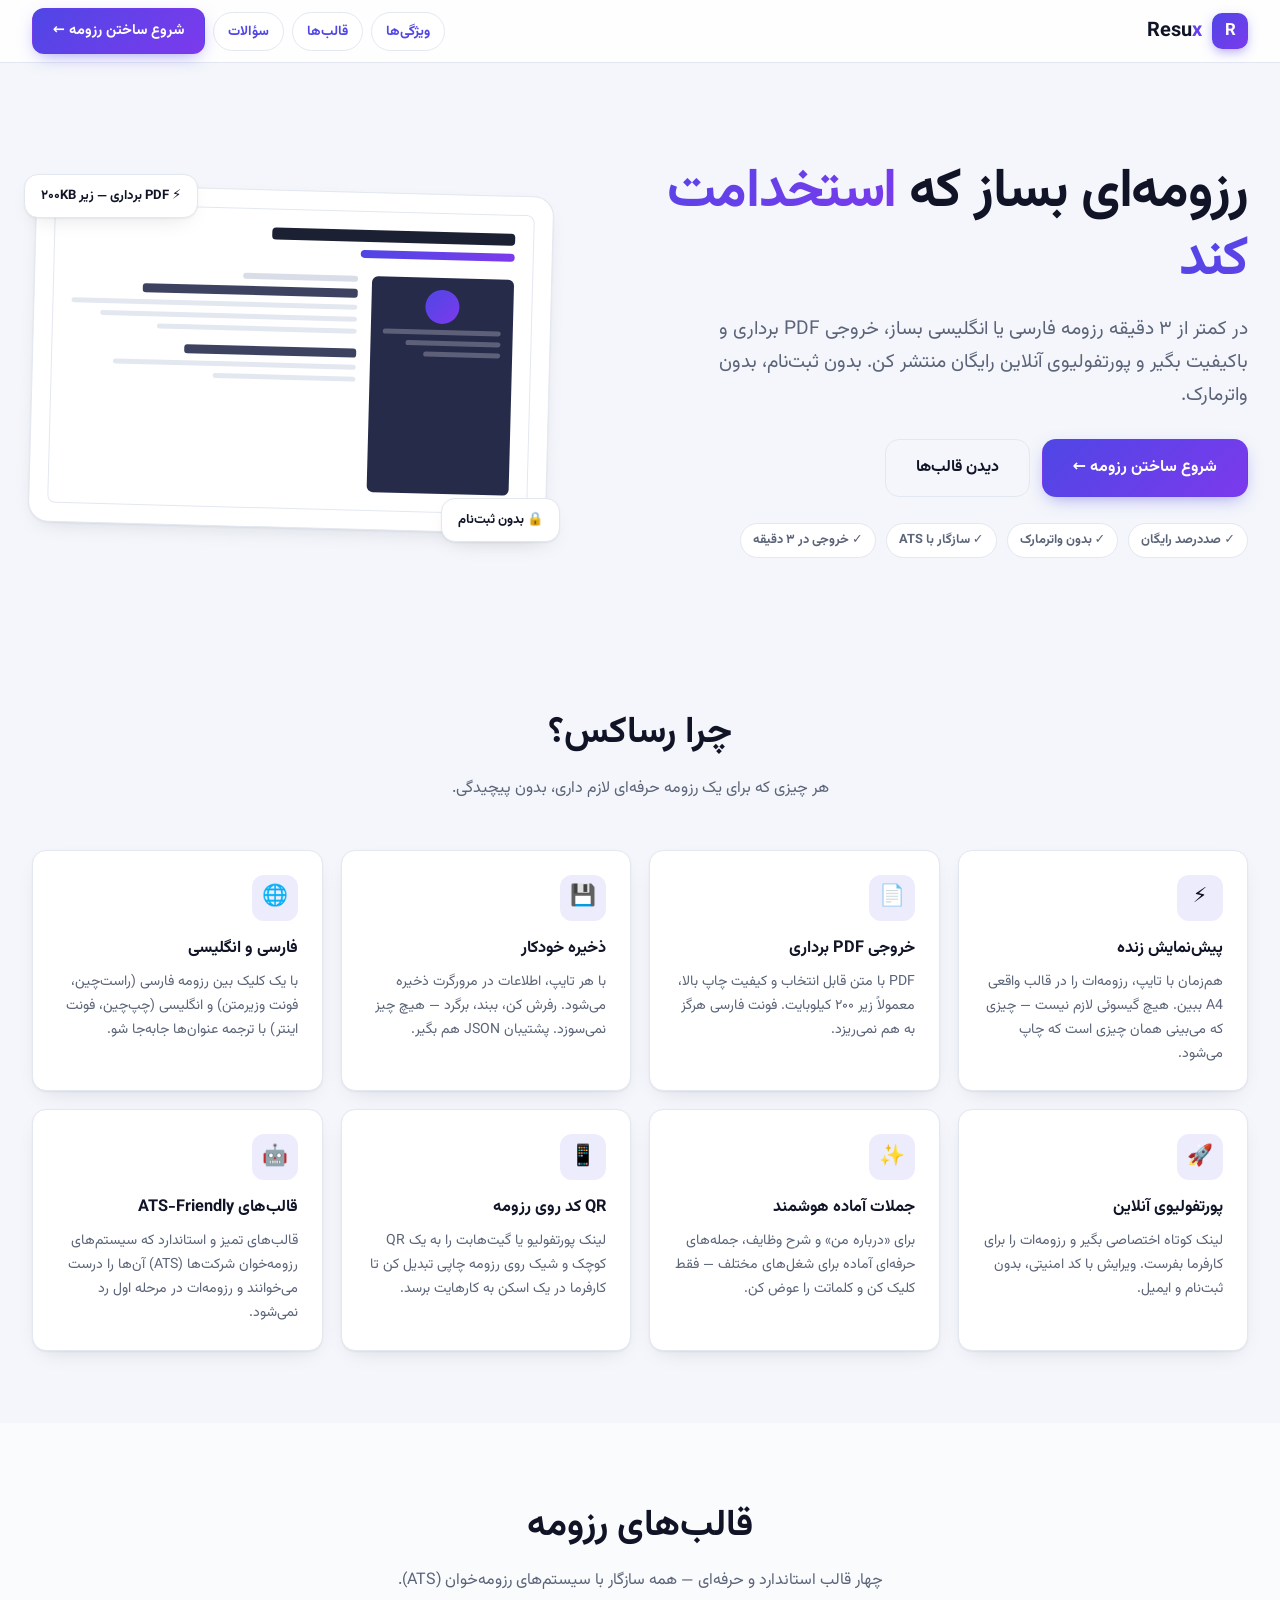
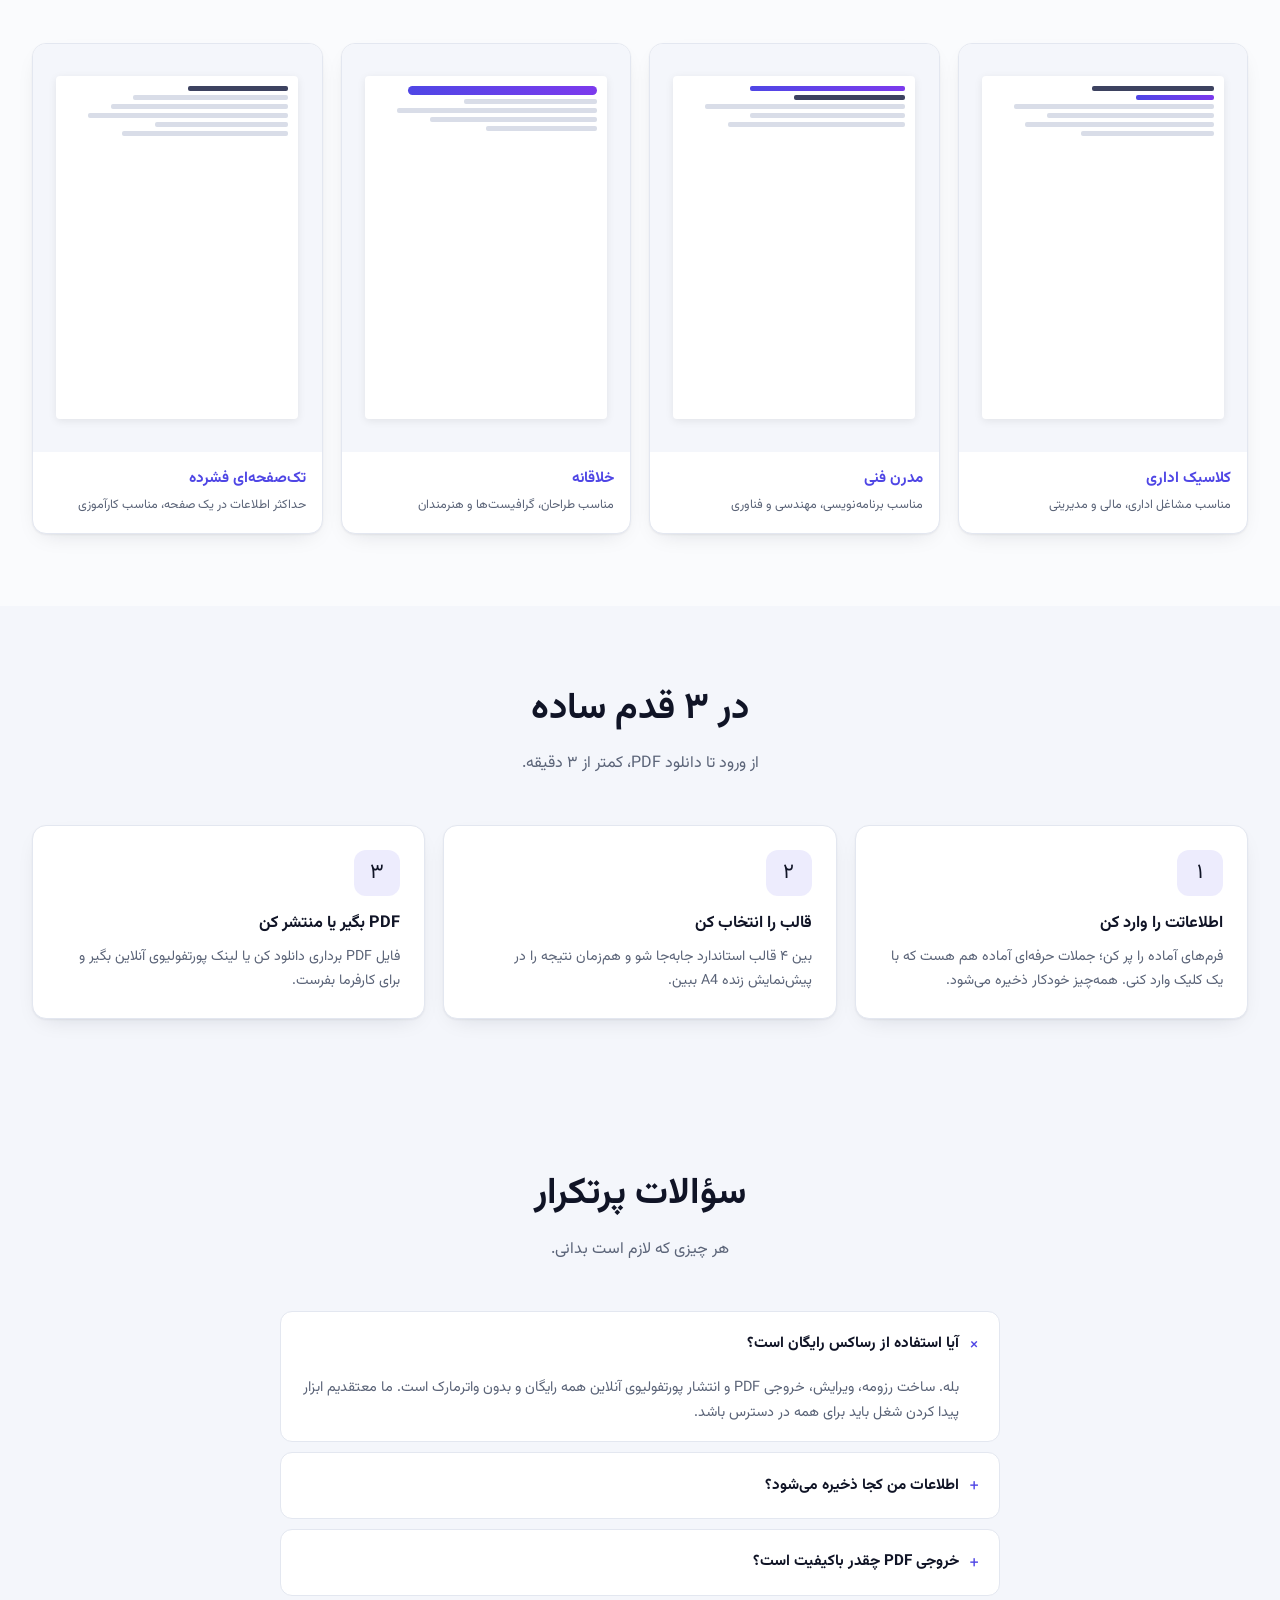
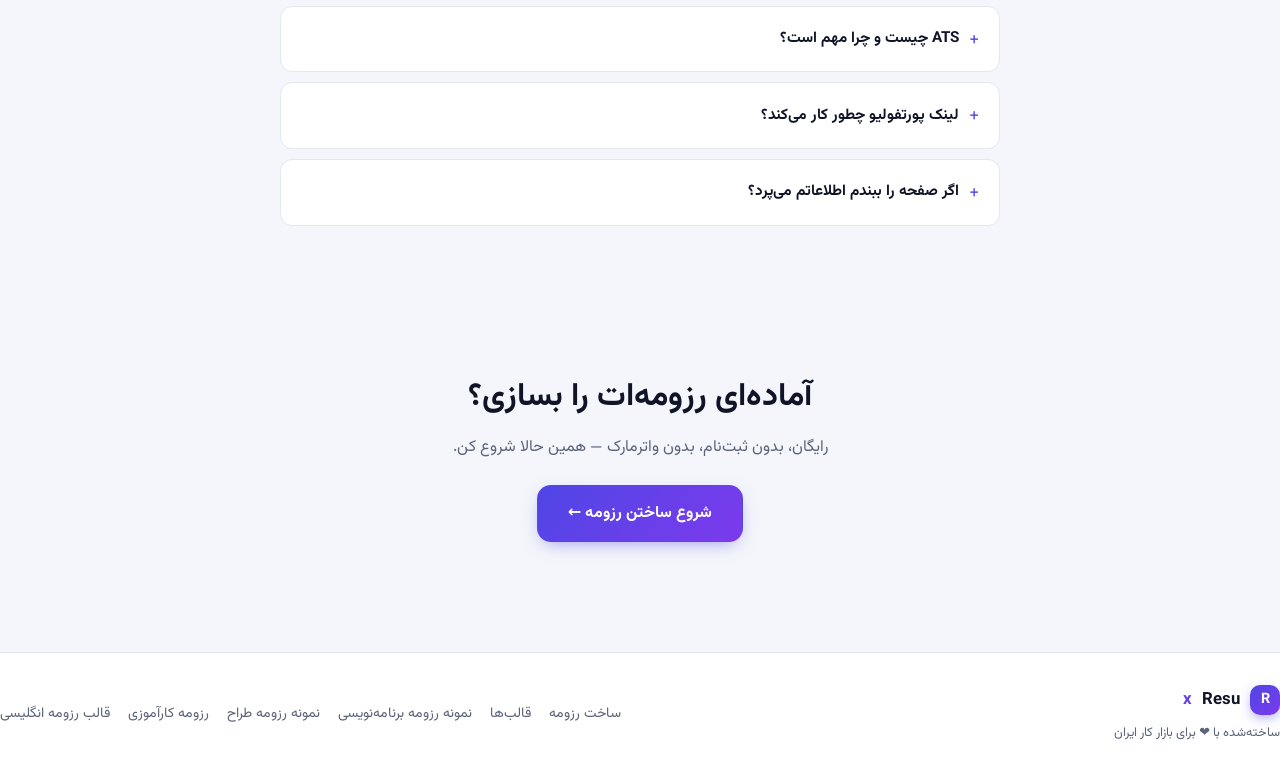
==== index.html @ f0d27daf "🚀 Resux v1.0.0 — initial release - Split-screen live editor with A4 preview - 4 ATS-friendly templat" ====
<!DOCTYPE html>
<html lang="fa" dir="rtl">
<head>
<meta charset="UTF-8">
<meta name="viewport" content="width=device-width, initial-scale=1">
<title>رزومه‌ساز آنلاین رایگان فارسی | ساخت رزومه حرفه‌ای PDF در ۳ دقیقه — رساکس</title>
<meta name="description" content="با رزومه‌ساز رساکس در کمتر از ۳ دقیقه رزومه فارسی یا انگلیسی حرفه‌ای بساز و PDF برداری باکیفیت بگیر. ۴ قالب استاندارد ATS-Friendly، پیش‌نمایش زنده، پورتفولیوی آنلاین رایگان. بدون ثبت‌نام و واترمارک.">
<meta name="keywords" content="رزومه ساز, رزومه ساز آنلاین, رزومه ساز رایگان, ساخت رزومه, رزومه فارسی, قالب رزومه, رزومه PDF, رزومه انگلیسی, نمونه رزومه, CV ساز, رزومه شغلی, رزومه برنامه نویسی">
<meta name="author" content="Resux">
<meta name="robots" content="index, follow, max-image-preview:large, max-snippet:-1">
<link rel="canonical" href="https://resux.jx3.ir/">

<!-- Open Graph -->
<meta property="og:type" content="website">
<meta property="og:site_name" content="رساکس — رزومه‌ساز آنلاین">
<meta property="og:locale" content="fa_IR">
<meta property="og:locale:alternate" content="en_US">
<meta property="og:title" content="رزومه‌ساز آنلاین رایگان رساکس | رزومه حرفه‌ای PDF در ۳ دقیقه">
<meta property="og:description" content="رزومه فارسی یا انگلیسی بساز، PDF برداری بگیر، پورتفولیوی آنلاین رایگان منتشر کن. ۴ قالب ATS-Friendly، بدون ثبت‌نام، بدون واترمارک.">
<meta property="og:url" content="https://resux.jx3.ir/">
<meta property="og:image" content="https://resux.jx3.ir/assets/img/og-cover.png">
<meta property="og:image:width" content="1200">
<meta property="og:image:height" content="630">
<meta property="og:image:alt" content="رساکس — رزومه‌ساز آنلاین رایگان با خروجی PDF برداری">

<!-- Twitter -->
<meta name="twitter:card" content="summary_large_image">
<meta name="twitter:title" content="رزومه‌ساز آنلاین رایگان رساکس | PDF در ۳ دقیقه">
<meta name="twitter:description" content="رزومه فارسی یا انگلیسی بساز، PDF برداری بگیر، پورتفولیوی آنلاین رایگان منتشر کن. بدون ثبت‌نام.">
<meta name="twitter:image" content="https://resux.jx3.ir/assets/img/og-cover.png">

<!-- theme / icons -->
<meta name="theme-color" content="#4f46e5">
<meta name="apple-mobile-web-app-capable" content="yes">
<meta name="format-detection" content="telephone=no">
<link rel="icon" type="image/svg+xml" href="assets/img/favicon.svg">
<link rel="apple-touch-icon" href="assets/img/icon-192.png">

<!-- fonts -->
<link rel="preload" href="assets/fonts/Vazirmatn-Regular.woff2" as="font" type="font/woff2" crossorigin>
<link rel="preload" href="assets/fonts/Vazirmatn-Bold.woff2" as="font" type="font/woff2" crossorigin>
<style>
@font-face { font-family: 'Vazirmatn'; src: url('assets/fonts/Vazirmatn-Regular.woff2') format('woff2'); font-weight: 400; font-display: swap; }
@font-face { font-family: 'Vazirmatn'; src: url('assets/fonts/Vazirmatn-Medium.woff2') format('woff2'); font-weight: 500; font-display: swap; }
@font-face { font-family: 'Vazirmatn'; src: url('assets/fonts/Vazirmatn-Bold.woff2') format('woff2'); font-weight: 700; font-display: swap; }
@font-face { font-family: 'Vazirmatn'; src: url('assets/fonts/Vazirmatn-Light.woff2') format('woff2'); font-weight: 300; font-display: swap; }
@font-face { font-family: 'Inter'; src: url('assets/fonts/Inter-Regular.woff2') format('woff2'); font-weight: 400; font-display: swap; }
@font-face { font-family: 'Inter'; src: url('assets/fonts/Inter-SemiBold.woff2') format('woff2'); font-weight: 600; font-display: swap; }
@font-face { font-family: 'Inter'; src: url('assets/fonts/Inter-Bold.woff2') format('woff2'); font-weight: 700; font-display: swap; }
</style>
<link rel="stylesheet" href="assets/css/main.css">

<!-- JSON-LD -->
<script type="application/ld+json">
{
  "@context": "https://schema.org",
  "@graph": [
    {
      "@type": "WebSite",
      "@id": "https://resux.jx3.ir/#website",
      "url": "https://resux.jx3.ir/",
      "name": "رساکس — رزومه‌ساز آنلاین",
      "alternateName": "Resux Resume Builder",
      "description": "رزومه‌ساز آنلاین رایگان فارسی و انگلیسی با خروجی PDF برداری و پورتفولیوی آنلاین",
      "inLanguage": ["fa-IR", "en-US"],
      "potentialAction": {
        "@type": "SearchAction",
        "target": "https://resux.jx3.ir/templates?q={search_term_string}",
        "query-input": "required name=search_term_string"
      }
    },
    {
      "@type": "SoftwareApplication",
      "name": "رساکس — رزومه‌ساز آنلاین",
      "applicationCategory": "BusinessApplication",
      "operatingSystem": "Web",
      "url": "https://resux.jx3.ir/",
      "offers": { "@type": "Offer", "price": "0", "priceCurrency": "IRR" },
      "featureList": "پیش‌نمایش زنده, خروجی PDF برداری, ۴ قالب ATS-Friendly, پورتفولیوی آنلاین, ذخیره خودکار, فارسی و انگلیسی",
      "inLanguage": "fa-IR"
    },
    {
      "@type": "FAQPage",
      "mainEntity": [
        { "@type": "Question", "name": "آیا استفاده از رساکس رایگان است؟", "acceptedAnswer": { "@type": "Answer", "text": "بله. ساخت رزومه، ویرایش، خروجی PDF و انتشار پورتفولیوی آنلاین همه رایگان و بدون واترمارک است." } },
        { "@type": "Question", "name": "اطلاعات من کجا ذخیره می‌شود؟", "acceptedAnswer": { "@type": "Answer", "text": "رزومه شما فقط در مرورگر خودتان (localStorage) ذخیره می‌شود. اگر پورتفولیو منتشر کنید، فقط برای نمایش آن لینک روی سرور ذخیره می‌شود." } },
        { "@type": "Question", "name": "خروجی PDF چقدر باکیفیت است؟", "acceptedAnswer": { "@type": "Answer", "text": "PDF خروجی کاملاً برداری است؛ متن قابل انتخاب و جستجو است و حجمش معمولاً زیر ۲۰۰ کیلوبایت است." } },
        { "@type": "Question", "name": "ATS چیست و چرا مهم است؟", "acceptedAnswer": { "@type": "Answer", "text": "ATS نرم‌افزار رزومه‌خوان شرکت‌هاست. قالب‌های رساکس ساده و استاندارد هستند تا این سیستم‌ها متن را درست بخوانند." } },
        { "@type": "Question", "name": "لینک پورتفولیو چطور کار می‌کند؟", "acceptedAnswer": { "@type": "Answer", "text": "با کلیک روی انتشار آنلاین یک لینک کوتاه به‌همراه یک کد ویرایش اختصاصی می‌گیرید. لینک‌هایی که ۶ ماه بازدید نشوند خودکار پاک می‌شوند." } }
      ]
    }
  ]
}
</script>
</head>
<body>

<header class="topbar">
  <div class="container topbar-inner">
    <a class="logo" href="/">
      <span class="logo-mark">R</span>
      <span>Resu<em>x</em></span>
    </a>
    <nav class="topbar-actions">
      <a class="chip" href="#features">ویژگی‌ها</a>
      <a class="chip" href="#templates">قالب‌ها</a>
      <a class="chip" href="#faq">سؤالات</a>
      <a class="btn btn-primary" href="editor.html">شروع ساختن رزومه ←</a>
    </nav>
  </div>
</header>

<main>
  <section class="hero">
    <div class="container hero-grid">
      <div>
        <h1>رزومه‌ای بساز که <span class="grad">استخدامت کند</span></h1>
        <p class="lead">در کمتر از ۳ دقیقه رزومه فارسی یا انگلیسی بساز، خروجی PDF برداری و باکیفیت بگیر و پورتفولیوی آنلاین رایگان منتشر کن. بدون ثبت‌نام، بدون واترمارک.</p>
        <div class="hero-cta">
          <a class="btn btn-primary btn-lg" href="editor.html">شروع ساختن رزومه ←</a>
          <a class="btn btn-ghost btn-lg" href="#templates">دیدن قالب‌ها</a>
        </div>
        <div class="hero-badges">
          <span class="badge">✓ صددرصد رایگان</span>
          <span class="badge">✓ بدون واترمارک</span>
          <span class="badge">✓ سازگار با ATS</span>
          <span class="badge">✓ خروجی در ۳ دقیقه</span>
        </div>
      </div>
      <div class="hero-visual" aria-hidden="true">
        <div class="hero-card">
          <div class="mini-resume" style="background:#fff;border:1px solid #e3e7f0;border-radius:8px;padding:18px;min-height:300px;display:flex;flex-direction:column;gap:8px">
            <div style="height:12px;width:55%;background:#1b2032;border-radius:4px"></div>
            <div style="height:8px;width:35%;background:linear-gradient(90deg,#4f46e5,#7c3aed);border-radius:4px"></div>
            <div style="flex:1;display:grid;grid-template-columns:1fr 2fr;gap:14px;margin-top:10px">
              <div style="background:#262b4a;border-radius:6px;display:flex;flex-direction:column;gap:6px;padding:12px">
                <div style="width:34px;height:34px;border-radius:50%;background:linear-gradient(135deg,#4f46e5,#7c3aed);margin:0 auto"></div>
                <div style="height:5px;background:rgba(255,255,255,.25);border-radius:3px"></div>
                <div style="height:5px;background:rgba(255,255,255,.25);border-radius:3px;width:80%"></div>
                <div style="height:5px;background:rgba(255,255,255,.25);border-radius:3px;width:65%"></div>
              </div>
              <div style="display:flex;flex-direction:column;gap:7px">
                <div style="height:6px;background:#d9dde8;border-radius:3px;width:40%"></div>
                <div style="height:9px;background:#3d4260;border-radius:3px;width:75%"></div>
                <div style="height:5px;background:#e3e7f0;border-radius:3px"></div>
                <div style="height:5px;background:#e3e7f0;border-radius:3px;width:90%"></div>
                <div style="height:5px;background:#e3e7f0;border-radius:3px;width:70%"></div>
                <div style="height:9px;background:#3d4260;border-radius:3px;width:60%;margin-top:8px"></div>
                <div style="height:5px;background:#e3e7f0;border-radius:3px;width:85%"></div>
                <div style="height:5px;background:#e3e7f0;border-radius:3px;width:50%"></div>
              </div>
            </div>
          </div>
        </div>
        <div class="hero-float f1">⚡ PDF برداری — زیر ۲۰۰KB</div>
        <div class="hero-float f2">🔒 بدون ثبت‌نام</div>
      </div>
    </div>
  </section>

  <section class="section" id="features">
    <div class="container">
      <div class="section-head">
        <h2>چرا رساکس؟</h2>
        <p>هر چیزی که برای یک رزومه حرفه‌ای لازم داری، بدون پیچیدگی.</p>
      </div>
      <div class="features-grid">
        <div class="feature"><div class="ico">⚡</div><h3>پیش‌نمایش زنده</h3><p>هم‌زمان با تایپ، رزومه‌ات را در قالب واقعی A4 ببین. هیچ گیسوئی لازم نیست — چیزی که می‌بینی همان چیزی است که چاپ می‌شود.</p></div>
        <div class="feature"><div class="ico">📄</div><h3>خروجی PDF برداری</h3><p>PDF با متن قابل انتخاب و کیفیت چاپ بالا، معمولاً زیر ۲۰۰ کیلوبایت. فونت فارسی هرگز به هم نمی‌ریزد.</p></div>
        <div class="feature"><div class="ico">💾</div><h3>ذخیره خودکار</h3><p>با هر تایپ، اطلاعات در مرورگرت ذخیره می‌شود. رفرش کن، ببند، برگرد — هیچ چیز نمی‌سوزد. پشتیبان JSON هم بگیر.</p></div>
        <div class="feature"><div class="ico">🌐</div><h3>فارسی و انگلیسی</h3><p>با یک کلیک بین رزومه فارسی (راست‌چین، فونت وزیرمتن) و انگلیسی (چپ‌چین، فونت اینتر) با ترجمه عنوان‌ها جابه‌جا شو.</p></div>
        <div class="feature"><div class="ico">🚀</div><h3>پورتفولیوی آنلاین</h3><p>لینک کوتاه اختصاصی بگیر و رزومه‌ات را برای کارفرما بفرست. ویرایش با کد امنیتی، بدون ثبت‌نام و ایمیل.</p></div>
        <div class="feature"><div class="ico">✨</div><h3>جملات آماده هوشمند</h3><p>برای «درباره من» و شرح وظایف، جمله‌های حرفه‌ای آماده برای شغل‌های مختلف — فقط کلیک کن و کلماتت را عوض کن.</p></div>
        <div class="feature"><div class="ico">📱</div><h3>QR کد روی رزومه</h3><p>لینک پورتفولیو یا گیت‌هابت را به یک QR کوچک و شیک روی رزومه چاپی تبدیل کن تا کارفرما در یک اسکن به کارهایت برسد.</p></div>
        <div class="feature"><div class="ico">🤖</div><h3>قالب‌های ATS-Friendly</h3><p>قالب‌های تمیز و استاندارد که سیستم‌های رزومه‌خوان شرکت‌ها (ATS) آن‌ها را درست می‌خوانند و رزومه‌ات در مرحله اول رد نمی‌شود.</p></div>
      </div>
    </div>
  </section>

  <section class="section" id="templates" style="background:color-mix(in srgb, var(--surface) 55%, var(--bg))">
    <div class="container">
      <div class="section-head">
        <h2>قالب‌های رزومه</h2>
        <p>چهار قالب استاندارد و حرفه‌ای — همه سازگار با سیستم‌های رزومه‌خوان (ATS).</p>
      </div>
      <div class="templates-grid">
        <a class="tpl-card" href="editor.html?template=classic">
          <div class="tpl-thumb"><div class="mini"><div class="ln dark" style="width:55%"></div><div class="ln brand" style="width:35%"></div><div class="ln" style="width:90%"></div><div class="ln" style="width:75%"></div><div class="ln" style="width:85%"></div><div class="ln" style="width:60%"></div></div></div>
          <div class="tpl-body"><strong>کلاسیک اداری</strong><span>مناسب مشاغل اداری، مالی و مدیریتی</span></div>
        </a>
        <a class="tpl-card" href="editor.html?template=modern">
          <div class="tpl-thumb"><div class="sidebar"></div><div class="mini"><div class="ln brand" style="width:70%"></div><div class="ln dark" style="width:50%"></div><div class="ln" style="width:90%"></div><div class="ln" style="width:70%"></div><div class="ln" style="width:80%"></div></div></div>
          <div class="tpl-body"><strong>مدرن فنی</strong><span>مناسب برنامه‌نویسی، مهندسی و فناوری</span></div>
        </a>
        <a class="tpl-card" href="editor.html?template=creative">
          <div class="tpl-thumb"><div class="mini"><div class="ln brand" style="width:85%;height:9px;border-radius:6px"></div><div class="ln" style="width:60%"></div><div class="ln" style="width:90%"></div><div class="ln" style="width:75%"></div><div class="ln" style="width:50%"></div></div></div>
          <div class="tpl-body"><strong>خلاقانه</strong><span>مناسب طراحان، گرافیست‌ها و هنرمندان</span></div>
        </a>
        <a class="tpl-card" href="editor.html?template=compact">
          <div class="tpl-thumb"><div class="mini"><div class="ln dark" style="width:45%"></div><div class="ln" style="width:70%"></div><div class="ln" style="width:80%"></div><div class="ln" style="width:90%"></div><div class="ln" style="width:60%"></div><div class="ln" style="width:75%"></div></div></div>
          <div class="tpl-body"><strong>تک‌صفحه‌ای فشرده</strong><span>حداکثر اطلاعات در یک صفحه، مناسب کارآموزی</span></div>
        </a>
      </div>
    </div>
  </section>

  <section class="section" id="how">
    <div class="container">
      <div class="section-head">
        <h2>در ۳ قدم ساده</h2>
        <p>از ورود تا دانلود PDF، کمتر از ۳ دقیقه.</p>
      </div>
      <div class="features-grid">
        <div class="feature"><div class="ico">۱</div><h3>اطلاعاتت را وارد کن</h3><p>فرم‌های آماده را پر کن؛ جملات حرفه‌ای آماده هم هست که با یک کلیک وارد کنی. همه‌چیز خودکار ذخیره می‌شود.</p></div>
        <div class="feature"><div class="ico">۲</div><h3>قالب را انتخاب کن</h3><p>بین ۴ قالب استاندارد جابه‌جا شو و هم‌زمان نتیجه را در پیش‌نمایش زنده A4 ببین.</p></div>
        <div class="feature"><div class="ico">۳</div><h3>PDF بگیر یا منتشر کن</h3><p>فایل PDF برداری دانلود کن یا لینک پورتفولیوی آنلاین بگیر و برای کارفرما بفرست.</p></div>
      </div>
    </div>
  </section>

  <section class="section" id="faq">
    <div class="container">
      <div class="section-head">
        <h2>سؤالات پرتکرار</h2>
        <p>هر چیزی که لازم است بدانی.</p>
      </div>
      <div class="faq-list">
        <details class="faq" open><summary>آیا استفاده از رساکس رایگان است؟</summary><div class="faq-body">بله. ساخت رزومه، ویرایش، خروجی PDF و انتشار پورتفولیوی آنلاین همه رایگان و بدون واترمارک است. ما معتقدیم ابزار پیدا کردن شغل باید برای همه در دسترس باشد.</div></details>
        <details class="faq"><summary>اطلاعات من کجا ذخیره می‌شود؟</summary><div class="faq-body">رزومه‌ات فقط در مرورگر خودت (localStorage) ذخیره می‌شود. اگر پورتفولیو منتشر کنی، فقط برای نمایش آن لینک روی سرور ذخیره می‌شود. هیچ ایمیلی نمی‌خواهیم، هیچ ثبت‌نامی نیست.</div></details>
        <details class="faq"><summary>خروجی PDF چقدر باکیفیت است؟</summary><div class="faq-body">PDF خروجی کاملاً برداری است؛ یعنی متن قابل انتخاب و جستجو است، در هر زومی واضح می‌ماند و حجمش معمولاً زیر ۲۰۰ کیلوبایت است. برای چاپ و ارسال ایمیل ایده‌آل است.</div></details>
        <details class="faq"><summary>ATS چیست و چرا مهم است؟</summary><div class="faq-body">ATS (Applicant Tracking System) نرم‌افزاری است که شرکت‌ها رزومه‌ها را اول با آن اسکن می‌کنند. قالب‌های ما ساده، تک‌ستونه و استاندارد هستند تا این سیستم‌ها متن را درست بخوانند و رزومه‌ات رد نشود.</div></details>
        <details class="faq"><summary>لینک پورتفولیو چطور کار می‌کند؟</summary><div class="faq-body">با کلیک روی «انتشار آنلاین» یک لینک کوتاه می‌گیری (مثل resux.jx3.ir/u/abc123) به‌همراه یک کد ویرایش اختصاصی. با همان کد هر وقت بخواهی رزومه‌ات را ویرایش کنی. لینک‌هایی که ۶ ماه بازدید نشوند خودکار پاک می‌شوند.</div></details>
        <details class="faq"><summary>اگر صفحه را ببندم اطلاعاتم می‌پرد؟</summary><div class="faq-body">نه. با هر حرف که تایپ می‌کنی، همه‌چیز خودکار در مرورگر ذخیره می‌شود. به‌علاوه می‌توانی فایل پشتیبان JSON بگیری و هر وقت خواستی دوباره آپلود و ادامه بدهی.</div></details>
      </div>
    </div>
  </section>

  <section class="section" style="padding-bottom:70px">
    <div class="container" style="text-align:center">
      <h2 style="font-size:clamp(1.4rem,3vw,2rem);margin-bottom:10px">آماده‌ای رزومه‌ات را بسازی؟</h2>
      <p style="color:var(--muted);margin-bottom:24px">رایگان، بدون ثبت‌نام، بدون واترمارک — همین حالا شروع کن.</p>
      <a class="btn btn-primary btn-lg" href="editor.html">شروع ساختن رزومه ←</a>
    </div>
  </section>
</main>

<footer class="site-footer">
  <div class="container footer-inner">
    <div>
      <a class="logo" href="/" style="font-size:1.05rem"><span class="logo-mark" style="width:30px;height:30px;font-size:.9rem">R</span> Resu<em>x</em></a>
      <div class="footer-note" style="margin-top:8px">ساخته‌شده با ❤ برای بازار کار ایران</div>
    </div>
    <nav>
      <a href="editor.html">ساخت رزومه</a>
      <a href="#templates">قالب‌ها</a>
      <a href="resume/developer.html">نمونه رزومه برنامه‌نویسی</a>
      <a href="resume/designer.html">نمونه رزومه طراح</a>
      <a href="resume/intern.html">رزومه کارآموزی</a>
      <a href="resume/english.html">قالب رزومه انگلیسی</a>
    </nav>
  </div>
</footer>

</body>
</html>
---- assets/css/main.css ----
/* ============ Resux — Main Stylesheet ============ */
:root {
  --bg: #f4f6fb;
  --surface: #ffffff;
  --ink: #101426;
  --muted: #5b6478;
  --line: #e3e7f0;
  --brand: #4f46e5;
  --brand-2: #7c3aed;
  --brand-grad: linear-gradient(135deg, #4f46e5 0%, #7c3aed 100%);
  --ok: #16a34a;
  --warn: #d97706;
  --err: #dc2626;
  --radius: 14px;
  --shadow: 0 1px 2px rgba(16, 20, 38, .05), 0 8px 24px -12px rgba(16, 20, 38, .18);
  --font-ui: 'Vazirmatn', 'Inter', system-ui, -apple-system, 'Segoe UI', sans-serif;
  --font-preview: 'Vazirmatn', 'Inter', system-ui, sans-serif;
}
html[dir="ltr"] { --font-ui: 'Inter', 'Vazirmatn', system-ui, sans-serif; }

[data-theme="dark"] {
  --bg: #0d1020;
  --surface: #151a2e;
  --ink: #e8eaf3;
  --muted: #9aa3ba;
  --line: #262c45;
  --shadow: 0 1px 2px rgba(0,0,0,.4), 0 8px 24px -12px rgba(0,0,0,.6);
}

* { box-sizing: border-box; margin: 0; padding: 0; }
html { scroll-behavior: smooth; }
body {
  font-family: var(--font-ui);
  background: var(--bg);
  color: var(--ink);
  line-height: 1.7;
  min-height: 100vh;
  transition: background .3s, color .3s;
}
button, input, select, textarea { font-family: inherit; color: inherit; }
a { color: var(--brand); text-decoration: none; }
img { max-width: 100%; }

.container { max-width: 1280px; margin-inline: auto; padding-inline: clamp(14px, 3vw, 32px); }

/* ============ Topbar ============ */
.topbar {
  position: sticky; top: 0; z-index: 100;
  background: color-mix(in srgb, var(--surface) 85%, transparent);
  backdrop-filter: blur(12px);
  border-bottom: 1px solid var(--line);
}
.topbar-inner { display: flex; align-items: center; gap: 12px; min-height: 60px; flex-wrap: wrap; padding-block: 8px; }
.logo { display: flex; align-items: center; gap: 10px; font-weight: 800; font-size: 1.25rem; color: var(--ink); }
.logo-mark {
  width: 36px; height: 36px; border-radius: 10px;
  background: var(--brand-grad); color: #fff;
  display: grid; place-items: center; font-size: 1.05rem; font-weight: 800;
  box-shadow: 0 4px 12px -2px rgba(79, 70, 229, .5);
}
.logo em { font-style: normal; background: var(--brand-grad); -webkit-background-clip: text; background-clip: text; color: transparent; }
.topbar-actions { display: flex; align-items: center; gap: 8px; margin-inline-start: auto; flex-wrap: wrap; }

.chip {
  display: inline-flex; align-items: center; gap: 6px;
  border: 1px solid var(--line); background: var(--surface);
  padding: 7px 14px; border-radius: 999px; cursor: pointer;
  font-size: .85rem; font-weight: 600; transition: .2s;
}
.chip:hover { border-color: var(--brand); color: var(--brand); }
.chip.active { background: var(--brand-grad); color: #fff; border-color: transparent; }

.btn {
  display: inline-flex; align-items: center; justify-content: center; gap: 8px;
  border: 1px solid transparent; border-radius: 12px; cursor: pointer;
  font-weight: 700; font-size: .9rem; padding: 10px 20px;
  transition: transform .15s, box-shadow .2s, background .2s;
  text-decoration: none;
}
.btn:active { transform: translateY(1px); }
.btn-primary { background: var(--brand-grad); color: #fff; box-shadow: 0 6px 18px -6px rgba(79, 70, 229, .55); }
.btn-primary:hover { box-shadow: 0 8px 22px -6px rgba(79, 70, 229, .7); }
.btn-ghost { background: transparent; border-color: var(--line); color: var(--ink); }
.btn-ghost:hover { border-color: var(--brand); color: var(--brand); }
.btn-sm { padding: 7px 14px; font-size: .82rem; border-radius: 10px; }

.save-state { font-size: .78rem; color: var(--muted); display: inline-flex; align-items: center; gap: 6px; min-width: 90px; }
.save-state .dot { width: 8px; height: 8px; border-radius: 50%; background: var(--muted); }
.save-state.saved .dot { background: var(--ok); }
.save-state.saving .dot { background: var(--warn); animation: pulse 1s infinite; }
@keyframes pulse { 50% { opacity: .3; } }

/* ============ Landing Hero ============ */
.hero { padding: clamp(48px, 8vw, 96px) 0 clamp(40px, 6vw, 72px); }
.hero-grid { display: grid; grid-template-columns: 1.1fr .9fr; gap: clamp(24px, 5vw, 64px); align-items: center; }
.hero h1 { font-size: clamp(1.9rem, 4.5vw, 3.4rem); font-weight: 900; line-height: 1.25; letter-spacing: -.02em; }
.hero h1 .grad { background: var(--brand-grad); -webkit-background-clip: text; background-clip: text; color: transparent; }
.hero p.lead { font-size: clamp(1rem, 2vw, 1.2rem); color: var(--muted); margin-top: 18px; max-width: 34rem; }
.hero-cta { display: flex; gap: 12px; margin-top: 28px; flex-wrap: wrap; }
.btn-lg { padding: 14px 30px; font-size: 1rem; border-radius: 14px; }
.hero-badges { display: flex; gap: 10px; flex-wrap: wrap; margin-top: 26px; }
.badge { display: inline-flex; align-items: center; gap: 6px; font-size: .8rem; font-weight: 600; color: var(--muted); background: var(--surface); border: 1px solid var(--line); padding: 6px 12px; border-radius: 999px; }

.hero-visual { position: relative; }
.hero-card {
  background: var(--surface); border: 1px solid var(--line); border-radius: 20px;
  box-shadow: var(--shadow); padding: 18px; transform: rotate(1.5deg);
}
.hero-float {
  position: absolute; background: var(--surface); border: 1px solid var(--line);
  border-radius: 14px; box-shadow: var(--shadow); padding: 10px 16px;
  font-size: .82rem; font-weight: 700; display: flex; align-items: center; gap: 8px;
  animation: float 5s ease-in-out infinite;
}
.hero-float.f1 { top: -16px; inset-inline-end: -8px; }
.hero-float.f2 { bottom: -14px; inset-inline-start: -10px; animation-delay: 2.5s; }
@keyframes float { 50% { transform: translateY(-8px); } }

.trust { padding: 20px 0 60px; text-align: center; color: var(--muted); font-size: .88rem; }

/* ============ Features ============ */
.section { padding: clamp(36px, 6vw, 72px) 0; }
.section-head { text-align: center; max-width: 44rem; margin: 0 auto clamp(28px, 4vw, 48px); }
.section-head h2 { font-size: clamp(1.5rem, 3.5vw, 2.3rem); font-weight: 800; }
.section-head p { color: var(--muted); margin-top: 10px; }
.features-grid { display: grid; grid-template-columns: repeat(auto-fit, minmax(250px, 1fr)); gap: 18px; }
.feature {
  background: var(--surface); border: 1px solid var(--line); border-radius: var(--radius);
  padding: 24px; transition: .25s; box-shadow: var(--shadow);
}
.feature:hover { transform: translateY(-4px); border-color: color-mix(in srgb, var(--brand) 40%, var(--line)); }
.feature .ico {
  width: 46px; height: 46px; border-radius: 12px; display: grid; place-items: center;
  font-size: 1.3rem; background: color-mix(in srgb, var(--brand) 10%, transparent);
  margin-bottom: 14px;
}
.feature h3 { font-size: 1.02rem; font-weight: 700; margin-bottom: 8px; }
.feature p { color: var(--muted); font-size: .88rem; }

/* ============ Templates showcase ============ */
.templates-grid { display: grid; grid-template-columns: repeat(auto-fit, minmax(230px, 1fr)); gap: 18px; }
.tpl-card {
  border: 1px solid var(--line); background: var(--surface); border-radius: var(--radius);
  overflow: hidden; cursor: pointer; transition: .25s; box-shadow: var(--shadow);
}
.tpl-card:hover { transform: translateY(-4px); }
.tpl-card.selected { outline: 2.5px solid var(--brand); outline-offset: -1px; }
.tpl-thumb { aspect-ratio: 210/297; background: var(--bg); position: relative; overflow: hidden; }
.tpl-thumb .mini {
  position: absolute; inset: 8%; background: #fff; border-radius: 4px; box-shadow: 0 2px 8px rgba(0,0,0,.08);
  display: flex; flex-direction: column; gap: 4px; padding: 10px;
}
.tpl-thumb .mini .ln { height: 5px; border-radius: 2px; background: #d9dde8; }
.tpl-thumb .mini .ln.dark { background: #3d4260; }
.tpl-thumb .mini .ln.brand { background: linear-gradient(90deg,#4f46e5,#7c3aed); }
.tpl-thumb .mini .sidebar { position: absolute; top: 8%; bottom: 8%; inset-inline-start: 8%; width: 26%; background: #31365a; border-radius: 4px; }
.tpl-body { padding: 14px 16px; }
.tpl-body strong { display: block; font-size: .95rem; }
.tpl-body span { font-size: .78rem; color: var(--muted); }

/* ============ FAQ ============ */
.faq-list { max-width: 720px; margin-inline: auto; display: grid; gap: 10px; }
details.faq { background: var(--surface); border: 1px solid var(--line); border-radius: 12px; padding: 0; overflow: hidden; }
details.faq summary {
  cursor: pointer; padding: 16px 20px; font-weight: 700; font-size: .95rem; list-style: none;
  display: flex; align-items: center; gap: 10px;
}
details.faq summary::-webkit-details-marker { display: none; }
details.faq summary::before { content: '+'; font-size: 1.2rem; color: var(--brand); font-weight: 400; transition: .2s; }
details.faq[open] summary::before { transform: rotate(45deg); }
details.faq .faq-body { padding: 0 20px 16px 40px; color: var(--muted); font-size: .9rem; }
html[dir="rtl"] details.faq .faq-body { padding: 0 40px 16px 20px; }

/* ============ Footer ============ */
.site-footer { border-top: 1px solid var(--line); background: var(--surface); margin-top: 40px; }
.footer-inner { display: flex; flex-wrap: wrap; gap: 24px; justify-content: space-between; padding: 32px 0; align-items: center; }
.footer-inner nav { display: flex; gap: 18px; flex-wrap: wrap; font-size: .88rem; }
.footer-inner nav a { color: var(--muted); }
.footer-inner nav a:hover { color: var(--brand); }
.footer-note { font-size: .8rem; color: var(--muted); }

/* ============ Editor layout ============ */
.editor-wrap { display: grid; grid-template-columns: minmax(360px, 480px) 1fr; gap: 0; min-height: calc(100vh - 60px); }
.form-pane {
  border-inline-end: 1px solid var(--line); background: var(--surface);
  overflow-y: auto; max-height: calc(100vh - 60px); position: sticky; top: 60px;
}
.preview-pane { background: #cbd0dd; overflow: auto; padding: clamp(16px, 3vw, 40px); }
[data-theme="dark"] .preview-pane { background: #1a1f36; }

.acc { border-bottom: 1px solid var(--line); }
.acc-head {
  display: flex; align-items: center; gap: 10px; padding: 15px 20px; cursor: pointer;
  font-weight: 700; font-size: .92rem; user-select: none; background: transparent; border: none; width: 100%; text-align: start;
}
.acc-head .n {
  width: 24px; height: 24px; border-radius: 8px; background: color-mix(in srgb, var(--brand) 12%, transparent);
  color: var(--brand); display: grid; place-items: center; font-size: .75rem; font-weight: 800; flex-shrink: 0;
}
.acc-head .chev { margin-inline-start: auto; transition: .25s; color: var(--muted); }
.acc.open .acc-head .chev { transform: rotate(180deg); }
.acc-body { display: none; padding: 4px 20px 20px; }
.acc.open .acc-body { display: block; }

.field { margin-bottom: 14px; }
.field label { display: block; font-size: .8rem; font-weight: 600; color: var(--muted); margin-bottom: 6px; }
.field input[type="text"], .field input[type="email"], .field input[type="tel"], .field input[type="url"], .field textarea, .field select {
  width: 100%; padding: 10px 12px; border: 1.5px solid var(--line); border-radius: 10px;
  background: var(--bg); font-size: .9rem; transition: .2s; outline: none;
}
.field input:focus, .field textarea:focus, .field select:focus { border-color: var(--brand); background: var(--surface); box-shadow: 0 0 0 3px color-mix(in srgb, var(--brand) 15%, transparent); }
.field textarea { min-height: 84px; resize: vertical; line-height: 1.8; }
.field-row { display: grid; grid-template-columns: 1fr 1fr; gap: 10px; }
.hint { font-size: .75rem; color: var(--muted); margin-top: 4px; }

/* repeatable items */
.item-card { border: 1.5px dashed var(--line); border-radius: 12px; padding: 14px; margin-bottom: 12px; position: relative; background: color-mix(in srgb, var(--bg) 60%, var(--surface)); }
.item-card .item-head { display: flex; align-items: center; gap: 8px; margin-bottom: 10px; font-size: .82rem; font-weight: 700; color: var(--muted); }
.item-card .item-head .actions { margin-inline-start: auto; display: flex; gap: 4px; }
.icon-btn {
  width: 28px; height: 28px; border-radius: 8px; border: 1px solid var(--line); background: var(--surface);
  cursor: pointer; display: grid; place-items: center; font-size: .85rem; color: var(--muted); transition: .2s;
}
.icon-btn:hover { color: var(--err); border-color: var(--err); }
.icon-btn.up:hover, .icon-btn.down:hover { color: var(--brand); border-color: var(--brand); }
.icon-btn:disabled { opacity: .35; cursor: default; }

.add-btn {
  width: 100%; padding: 10px; border: 1.5px dashed var(--line); background: transparent; color: var(--muted);
  border-radius: 10px; cursor: pointer; font-weight: 600; font-size: .85rem; transition: .2s;
}
.add-btn:hover { border-color: var(--brand); color: var(--brand); background: color-mix(in srgb, var(--brand) 5%, transparent); }

/* snippets */
.snippets { display: flex; flex-wrap: wrap; gap: 6px; margin-top: 8px; }
.snippet {
  font-size: .74rem; padding: 5px 10px; border-radius: 999px; cursor: pointer;
  background: color-mix(in srgb, var(--brand-2) 8%, transparent); color: var(--brand-2);
  border: 1px solid color-mix(in srgb, var(--brand-2) 25%, transparent); transition: .2s; font-weight: 600;
}
.snippet:hover { background: var(--brand-2); color: #fff; }

/* ============ Preview (A4) ============ */
.preview-toolbar { display: flex; align-items: center; gap: 10px; flex-wrap: wrap; margin-bottom: 16px; }
.preview-toolbar .zoom-label { font-size: .8rem; color: var(--muted); font-weight: 600; }
.a4-stage { display: flex; flex-direction: column; align-items: center; gap: 18px; }
.a4-shadow { box-shadow: 0 10px 40px -10px rgba(0,0,0,.35); }
.page-split { display: flex; flex-direction: column; gap: 0; }

/* The actual resume sheet — shared between editor preview and print */
.sheet {
  width: 794px; min-height: 1123px; background: #fff; color: #1b2032;
  font-family: var(--font-preview); font-size: 13.5px; line-height: 1.75;
  position: relative; overflow: hidden;
}
html[dir="ltr"] .sheet { font-family: 'Inter', 'Vazirmatn', sans-serif; }

/* — template: classic (admin) — */
.tpl-classic .sheet-head { border-bottom: 3px solid #2b2f45; padding: 34px 44px 20px; }
.tpl-classic .sheet-body { padding: 20px 44px 40px; }
.tpl-classic .name-xl { font-size: 30px; font-weight: 800; letter-spacing: -.5px; }
.tpl-classic .role-line { font-size: 14px; color: #4f46e5; font-weight: 600; margin-top: 2px; }
.tpl-classic .contact-line { display: flex; flex-wrap: wrap; gap: 6px 14px; margin-top: 10px; font-size: 11.5px; color: #5b6478; }
.tpl-classic h3.sec {
  font-size: 13px; font-weight: 800; letter-spacing: .06em; text-transform: uppercase;
  border-bottom: 1.5px solid #d9dde8; padding-bottom: 5px; margin: 20px 0 10px; color: #2b2f45;
  display: flex; align-items: center; gap: 8px;
}
.tpl-classic h3.sec .sq { width: 9px; height: 9px; background: #4f46e5; border-radius: 2px; flex-shrink: 0; }
.tpl-classic .job { margin-bottom: 12px; }
.tpl-classic .job-top { display: flex; justify-content: space-between; gap: 12px; align-items: baseline; flex-wrap: wrap; }
.tpl-classic .job-title { font-weight: 700; font-size: 13.5px; }
.tpl-classic .job-co { color: #4f46e5; font-weight: 600; font-size: 12.5px; }
.tpl-classic .job-date { font-size: 11px; color: #8a93a8; white-space: nowrap; }
.tpl-classic .job-desc { font-size: 12.5px; color: #3d4260; margin-top: 3px; white-space: pre-line; }
.tpl-classic .edu-line { display: flex; justify-content: space-between; gap: 12px; margin-bottom: 7px; align-items: baseline; flex-wrap: wrap; }
.tpl-classic .skill-row { display: flex; flex-wrap: wrap; gap: 6px; }
.tpl-classic .skill-tag { border: 1px solid #d9dde8; padding: 2px 10px; border-radius: 999px; font-size: 11.5px; color: #3d4260; }
.tpl-classic .about-text { font-size: 12.8px; color: #3d4260; white-space: pre-line; }
.tpl-classic .qr-slot { position: absolute; bottom: 18px; inset-inline-end: 44px; width: 64px; height: 64px; }
.tpl-classic .qr-slot img, .tpl-classic .qr-slot svg { width: 100%; height: 100%; }

/* — template: modern (dev) — sidebar — */
.tpl-modern .sheet-grid { display: grid; grid-template-columns: 258px 1fr; min-height: 1123px; }
.tpl-modern .side {
  background: #262b4a; color: #dfe3f2; padding: 36px 24px;
}
.tpl-modern .side h4 { font-size: 11.5px; letter-spacing: .12em; text-transform: uppercase; color: #9fa8cc; margin: 22px 0 8px; border-bottom: 1px solid rgba(255,255,255,.15); padding-bottom: 4px; }
.tpl-modern .side h4:first-child { margin-top: 0; }
.tpl-modern .side .avatar {
  width: 84px; height: 84px; border-radius: 50%; background: linear-gradient(135deg,#4f46e5,#7c3aed);
  color: #fff; display: grid; place-items: center; font-size: 30px; font-weight: 800; margin: 0 auto 14px;
  overflow: hidden;
}
.tpl-modern .side .avatar img { width: 100%; height: 100%; object-fit: cover; }
.tpl-modern .side .contact-item { font-size: 11.5px; margin-bottom: 6px; word-break: break-all; display: flex; gap: 6px; align-items: baseline; }
.tpl-modern .side .contact-item b { color: #fff; }
.tpl-modern .side .skill-line { font-size: 11.8px; margin-bottom: 5px; display: flex; justify-content: space-between; gap: 8px; }
.tpl-modern .side .skill-line .bar { flex: 1; max-width: 90px; height: 5px; background: rgba(255,255,255,.14); border-radius: 99px; align-self: center; position: relative; }
.tpl-modern .side .skill-line .bar i { position: absolute; inset-inline-start: 0; top: 0; bottom: 0; background: linear-gradient(90deg,#818cf8,#c084fc); border-radius: 99px; }
.tpl-modern .side .lang-line { font-size: 11.8px; display: flex; justify-content: space-between; margin-bottom: 5px; }
.tpl-modern .main { padding: 36px 32px 40px; }
.tpl-modern .name-xl { font-size: 27px; font-weight: 800; color: #1b2032; letter-spacing: -.4px; }
.tpl-modern .role-line { color: #4f46e5; font-weight: 700; font-size: 13.5px; margin-top: 2px; }
.tpl-modern .about-text { font-size: 12.4px; color: #3d4260; margin-top: 12px; white-space: pre-line; }
.tpl-modern h3.sec { font-size: 13px; font-weight: 800; color: #262b4a; margin: 20px 0 10px; display: flex; align-items: center; gap: 10px; }
.tpl-modern h3.sec::after { content: ''; flex: 1; height: 2px; background: linear-gradient(90deg,#4f46e5,transparent); border-radius: 2px; }
html[dir="rtl"] .tpl-modern h3.sec::after { background: linear-gradient(270deg,#4f46e5,transparent); }
.tpl-modern .job { margin-bottom: 13px; }
.tpl-modern .job-top { display: flex; justify-content: space-between; gap: 10px; align-items: baseline; flex-wrap: wrap; }
.tpl-modern .job-title { font-weight: 700; font-size: 13px; }
.tpl-modern .job-co { color: #4f46e5; font-size: 12px; font-weight: 600; }
.tpl-modern .job-date { font-size: 10.8px; color: #8a93a8; white-space: nowrap; }
.tpl-modern .job-desc { font-size: 12.2px; color: #3d4260; margin-top: 2px; white-space: pre-line; }
.tpl-modern .edu-line { display: flex; justify-content: space-between; gap: 10px; margin-bottom: 7px; align-items: baseline; flex-wrap: wrap; }
.tpl-modern .edu-line .deg { font-weight: 700; font-size: 12.6px; }
.tpl-modern .edu-line .sch { color: #4f46e5; font-size: 11.8px; font-weight: 600; }
.tpl-modern .edu-line .yr { font-size: 10.8px; color: #8a93a8; }
.tpl-modern .qr-slot { position: absolute; bottom: 16px; inset-inline-end: 20px; width: 60px; height: 60px; background: #fff; border-radius: 8px; padding: 4px; }
.tpl-modern .qr-slot img, .tpl-modern .qr-slot svg { width: 100%; height: 100%; }

/* — template: creative — */
.tpl-creative .sheet { }
.tpl-creative .cr-head {
  background: linear-gradient(135deg, #4f46e5 0%, #7c3aed 55%, #c026d3 100%);
  color: #fff; padding: 40px 44px 32px; position: relative; overflow: hidden;
}
.tpl-creative .cr-head::after {
  content: ''; position: absolute; inset-inline-end: -60px; top: -60px; width: 220px; height: 220px;
  background: rgba(255,255,255,.09); border-radius: 50%;
}
.tpl-creative .cr-head::before {
  content: ''; position: absolute; inset-inline-start: -30px; bottom: -80px; width: 160px; height: 160px;
  background: rgba(255,255,255,.07); border-radius: 50%;
}
.tpl-creative .cr-name { font-size: 31px; font-weight: 900; letter-spacing: -.5px; }
.tpl-creative .cr-role { font-size: 14px; opacity: .92; font-weight: 500; margin-top: 3px; }
.tpl-creative .cr-contact { display: flex; flex-wrap: wrap; gap: 5px 16px; margin-top: 14px; font-size: 11.5px; opacity: .95; }
.tpl-creative .sheet-body { padding: 24px 44px 44px; }
.tpl-creative h3.sec {
  font-size: 12.5px; font-weight: 800; color: #7c3aed; margin: 18px 0 9px; letter-spacing: .04em;
  display: flex; align-items: center; gap: 8px;
}
.tpl-creative h3.sec::before { content: ''; width: 22px; height: 3.5px; border-radius: 3px; background: linear-gradient(90deg,#4f46e5,#c026d3); }
.tpl-creative .job { margin-bottom: 12px; }
.tpl-creative .job-top { display: flex; justify-content: space-between; gap: 10px; align-items: baseline; flex-wrap: wrap; }
.tpl-creative .job-title { font-weight: 700; font-size: 13.2px; }
.tpl-creative .job-co { color: #7c3aed; font-weight: 600; font-size: 12.2px; }
.tpl-creative .job-date { font-size: 10.8px; color: #8a93a8; white-space: nowrap; }
.tpl-creative .job-desc { font-size: 12.3px; color: #3d4260; margin-top: 2px; white-space: pre-line; }
.tpl-creative .skill-tags { display: flex; flex-wrap: wrap; gap: 6px; }
.tpl-creative .skill-tags span {
  background: linear-gradient(135deg, rgba(79,70,229,.09), rgba(192,38,211,.09));
  border: 1px solid rgba(123,58,237,.25); color: #5b21b6; padding: 3px 12px; border-radius: 999px; font-size: 11.5px; font-weight: 600;
}
.tpl-creative .edu-line { display: flex; justify-content: space-between; gap: 10px; margin-bottom: 7px; flex-wrap: wrap; align-items: baseline; }
.tpl-creative .qr-slot { position: absolute; bottom: 18px; inset-inline-end: 44px; width: 64px; height: 64px; }
.tpl-creative .qr-slot img, .tpl-creative .qr-slot svg { width: 100%; height: 100%; }

/* — template: compact (one-page) — */
.tpl-compact .sheet { font-size: 12px; }
.tpl-compact .cp-head { padding: 26px 40px 14px; border-bottom: 2px solid #1b2032; display: flex; justify-content: space-between; align-items: flex-end; gap: 16px; flex-wrap: wrap; }
.tpl-compact .cp-name { font-size: 24px; font-weight: 800; letter-spacing: -.4px; }
.tpl-compact .cp-role { color: #4f46e5; font-weight: 700; font-size: 12.5px; margin-top: 1px; }
.tpl-compact .cp-contact { font-size: 10.8px; color: #5b6478; text-align: end; line-height: 1.9; }
html[dir="rtl"] .tpl-compact .cp-contact { text-align: start; }
.tpl-compact .sheet-body { padding: 14px 40px 40px; }
.tpl-compact h3.sec { font-size: 11.5px; font-weight: 800; text-transform: uppercase; letter-spacing: .08em; color: #1b2032; margin: 13px 0 7px; display: flex; align-items: center; gap: 8px; }
.tpl-compact h3.sec::after { content: ''; flex: 1; height: 1px; background: #d9dde8; }
.tpl-compact .two-col { display: grid; grid-template-columns: 1.6fr 1fr; gap: 24px; }
.tpl-compact .job { margin-bottom: 8px; }
.tpl-compact .job-top { display: flex; justify-content: space-between; gap: 8px; align-items: baseline; flex-wrap: wrap; }
.tpl-compact .job-title { font-weight: 700; font-size: 12.2px; }
.tpl-compact .job-co { color: #4f46e5; font-size: 11.4px; font-weight: 600; }
.tpl-compact .job-date { font-size: 10.2px; color: #8a93a8; white-space: nowrap; }
.tpl-compact .job-desc { font-size: 11.6px; color: #3d4260; margin-top: 1px; white-space: pre-line; }
.tpl-compact .edu-line { margin-bottom: 5px; display: flex; justify-content: space-between; gap: 8px; flex-wrap: wrap; align-items: baseline; }
.tpl-compact .skill-line-c { font-size: 11.4px; margin-bottom: 3px; display: flex; justify-content: space-between; gap: 8px; }
.tpl-compact .qr-slot { position: absolute; bottom: 14px; inset-inline-end: 40px; width: 58px; height: 58px; }
.tpl-compact .qr-slot img, .tpl-compact .qr-slot svg { width: 100%; height: 100%; }

/* floating preview button (mobile) */
.fab-preview {
  position: fixed; bottom: 20px; inset-inline-start: 20px; z-index: 90;
  background: var(--brand-grad); color: #fff; border: none; border-radius: 999px;
  padding: 13px 22px; font-weight: 700; font-size: .9rem; cursor: pointer;
  box-shadow: 0 10px 30px -8px rgba(79,70,229,.65); display: none;
  align-items: center; gap: 8px;
}

/* mobile preview overlay */
.preview-overlay {
  position: fixed; inset: 0; z-index: 200; background: rgba(10,12,24,.92);
  display: none; flex-direction: column;
}
.preview-overlay.open { display: flex; }
.preview-overlay .po-bar { display: flex; justify-content: space-between; align-items: center; padding: 12px 18px; color: #fff; }
.preview-overlay .po-body { flex: 1; overflow: auto; display: flex; justify-content: center; padding: 10px; }
.preview-overlay .sheet { transform-origin: top center; }

/* ============ Modals & toasts ============ */
.modal-back {
  position: fixed; inset: 0; background: rgba(10,12,24,.55); backdrop-filter: blur(4px);
  z-index: 300; display: none; align-items: center; justify-content: center; padding: 20px;
}
.modal-back.open { display: flex; }
.modal {
  background: var(--surface); border-radius: 18px; max-width: 520px; width: 100%;
  box-shadow: var(--shadow); border: 1px solid var(--line); overflow: hidden;
  max-height: 90vh; display: flex; flex-direction: column;
}
.modal-head { padding: 18px 22px; border-bottom: 1px solid var(--line); display: flex; align-items: center; gap: 10px; }
.modal-head h3 { font-size: 1.05rem; }
.modal-head .x { margin-inline-start: auto; cursor: pointer; background: none; border: none; font-size: 1.4rem; color: var(--muted); line-height: 1; }
.modal-body { padding: 20px 22px; overflow-y: auto; }
.modal-body p { color: var(--muted); font-size: .9rem; margin-bottom: 12px; }
.link-box {
  display: flex; gap: 8px; align-items: center; background: var(--bg); border: 1.5px solid var(--line);
  border-radius: 10px; padding: 10px 14px; font-size: .85rem; word-break: break-all;
}
.link-box code { font-family: ui-monospace, monospace; color: var(--brand); font-weight: 600; }
.copy-btn { border: none; background: var(--brand-grad); color: #fff; border-radius: 8px; padding: 7px 14px; cursor: pointer; font-weight: 700; font-size: .78rem; white-space: nowrap; }
.key-box {
  background: color-mix(in srgb, var(--warn) 9%, transparent); border: 1.5px dashed var(--warn);
  border-radius: 10px; padding: 12px 14px; text-align: center; font-family: ui-monospace, monospace;
  font-size: 1.15rem; font-weight: 700; letter-spacing: .12em; color: var(--warn); margin: 10px 0;
}
.toast-wrap { position: fixed; bottom: 20px; inset-inline-end: 20px; z-index: 400; display: flex; flex-direction: column; gap: 8px; }
.toast {
  background: #1b2032; color: #fff; padding: 12px 18px; border-radius: 12px; font-size: .85rem; font-weight: 600;
  box-shadow: 0 10px 30px -8px rgba(0,0,0,.5); animation: slideIn .3s; display: flex; align-items: center; gap: 8px;
  max-width: 340px;
}
.toast.ok { background: linear-gradient(135deg,#059669,#16a34a); }
.toast.err { background: linear-gradient(135deg,#dc2626,#ef4444); }
@keyframes slideIn { from { transform: translateY(14px); opacity: 0; } }

/* portfolio page (u/) */
.pf-wrap { max-width: 960px; margin-inline: auto; padding: clamp(16px, 3vw, 40px); }
.pf-powered {
  margin-top: 36px; text-align: center; font-size: .82rem; color: var(--muted);
  padding: 18px; border-top: 1px dashed var(--line);
}
.pf-powered a { font-weight: 700; }
.pf-toolbar { display: flex; gap: 8px; justify-content: center; flex-wrap: wrap; margin: 18px 0; }

/* ============ Print — vector PDF via browser ============ */
@media print {
  @page { size: A4; margin: 0; }
  html, body { background: #fff !important; }
  .no-print { display: none !important; }
  .editor-wrap { display: block !important; min-height: 0 !important; }
  .form-pane, .preview-toolbar, .fab-preview, .preview-overlay, .topbar, .toast-wrap, .modal-back { display: none !important; }
  .preview-pane { display: block !important; position: static !important; overflow: visible !important; padding: 0 !important; background: #fff !important; }
  .a4-stage { display: block !important; padding: 0 !important; }
  #printArea { position: static !important; }
  .sheet {
    width: 210mm !important; min-height: 296mm !important;
    transform: none !important; box-shadow: none !important; margin: 0 !important;
    -webkit-print-color-adjust: exact; print-color-adjust: exact;
    page-break-after: always; break-after: page;
  }
  .sheet:last-child { page-break-after: auto; break-after: auto; }
  .sheet .side, .sheet .cr-head { -webkit-print-color-adjust: exact; print-color-adjust: exact; }
}

/* ============ Responsive ============ */
@media (max-width: 1080px) {
  .editor-wrap { grid-template-columns: 1fr; }
  .form-pane { position: static; max-height: none; border-inline-end: none; border-bottom: 1px solid var(--line); }
  .preview-pane { display: none; }
  .fab-preview { display: inline-flex; }
}
@media (max-width: 900px) {
  .hero-grid { grid-template-columns: 1fr; }
  .hero-visual { display: none; }
}
@media (max-width: 640px) {
  .field-row { grid-template-columns: 1fr; }
  .topbar-actions .hide-sm { display: none; }
  .hero-cta .btn { width: 100%; }
  .tpl-compact .two-col { grid-template-columns: 1fr; }
}

/* RTL fine-tuning */
html[dir="rtl"] .sheet { letter-spacing: 0; }
html[dir="rtl"] .tpl-modern .side .skill-line .bar i { left: auto; right: 0; }

/* misc */
.sr-only { position: absolute; width: 1px; height: 1px; overflow: hidden; clip: rect(0 0 0 0); white-space: nowrap; }
.empty-hint { text-align: center; color: var(--muted); font-size: .82rem; padding: 14px; }
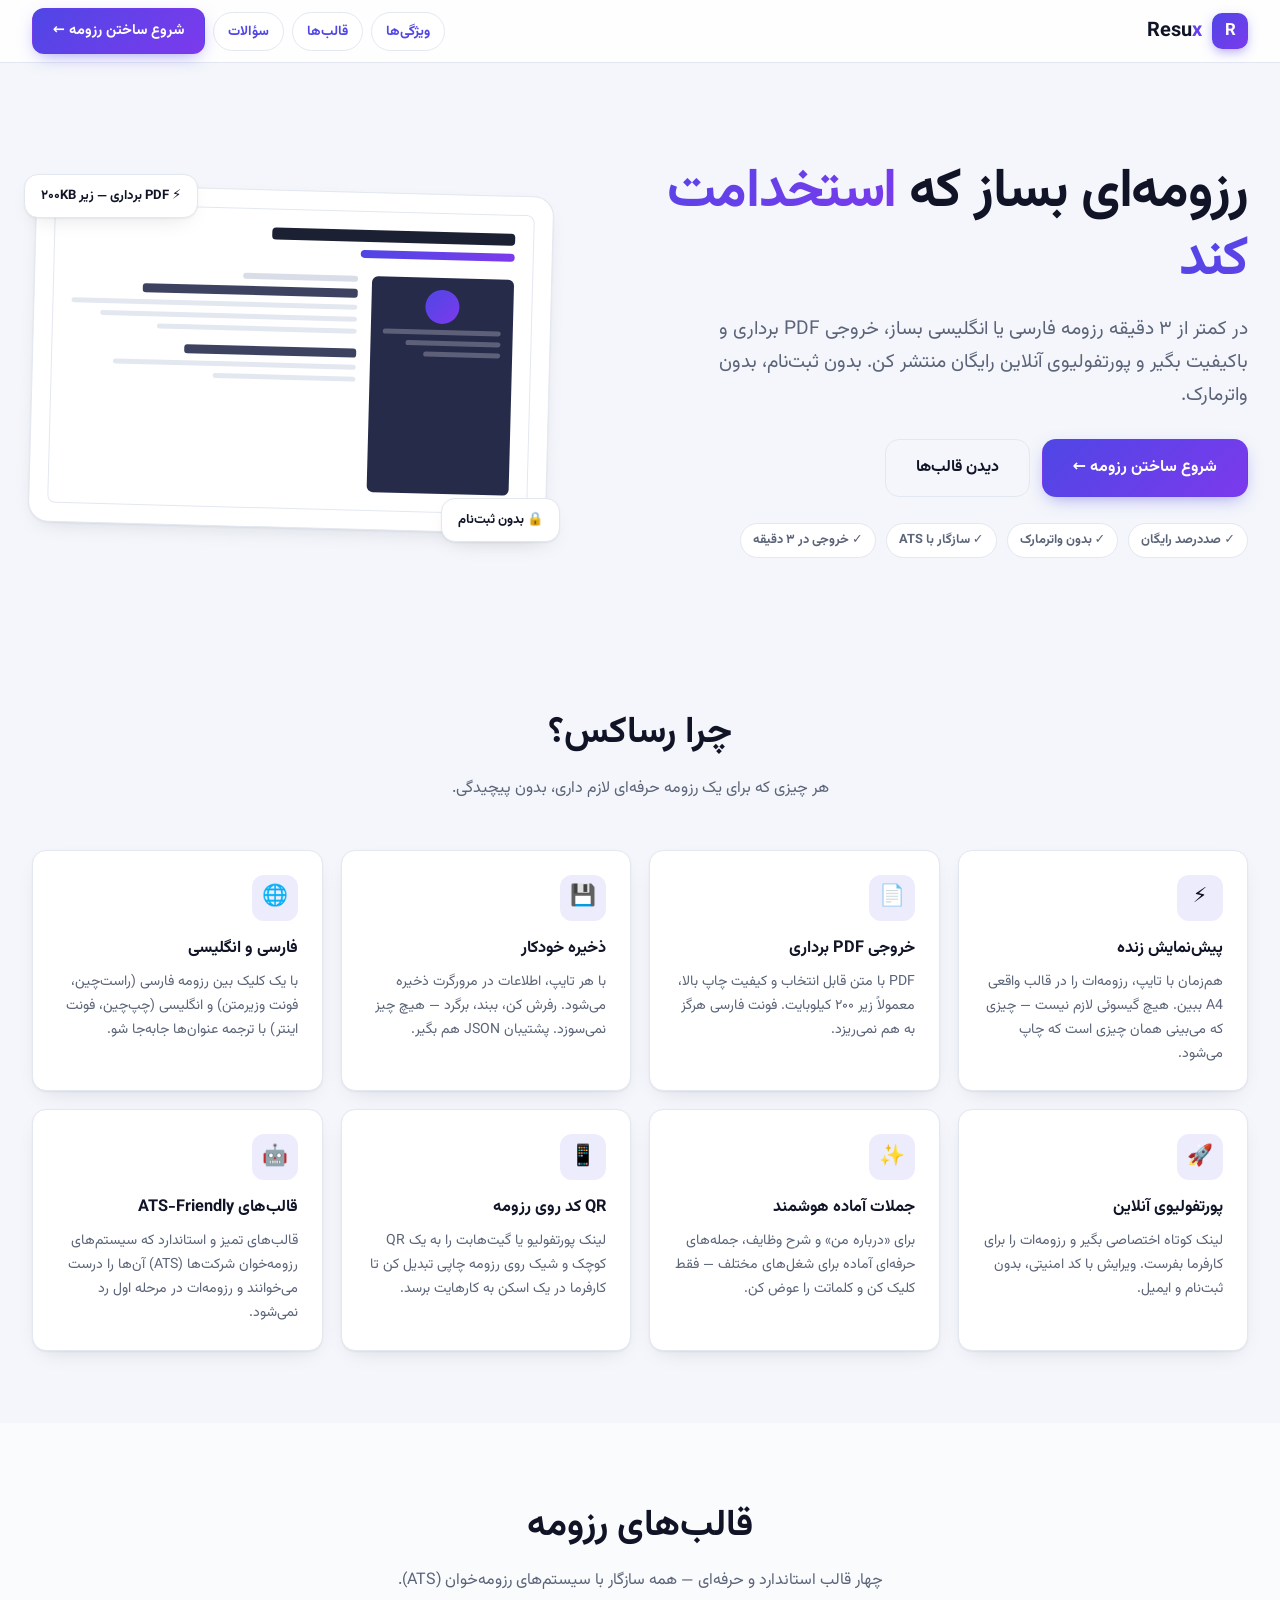
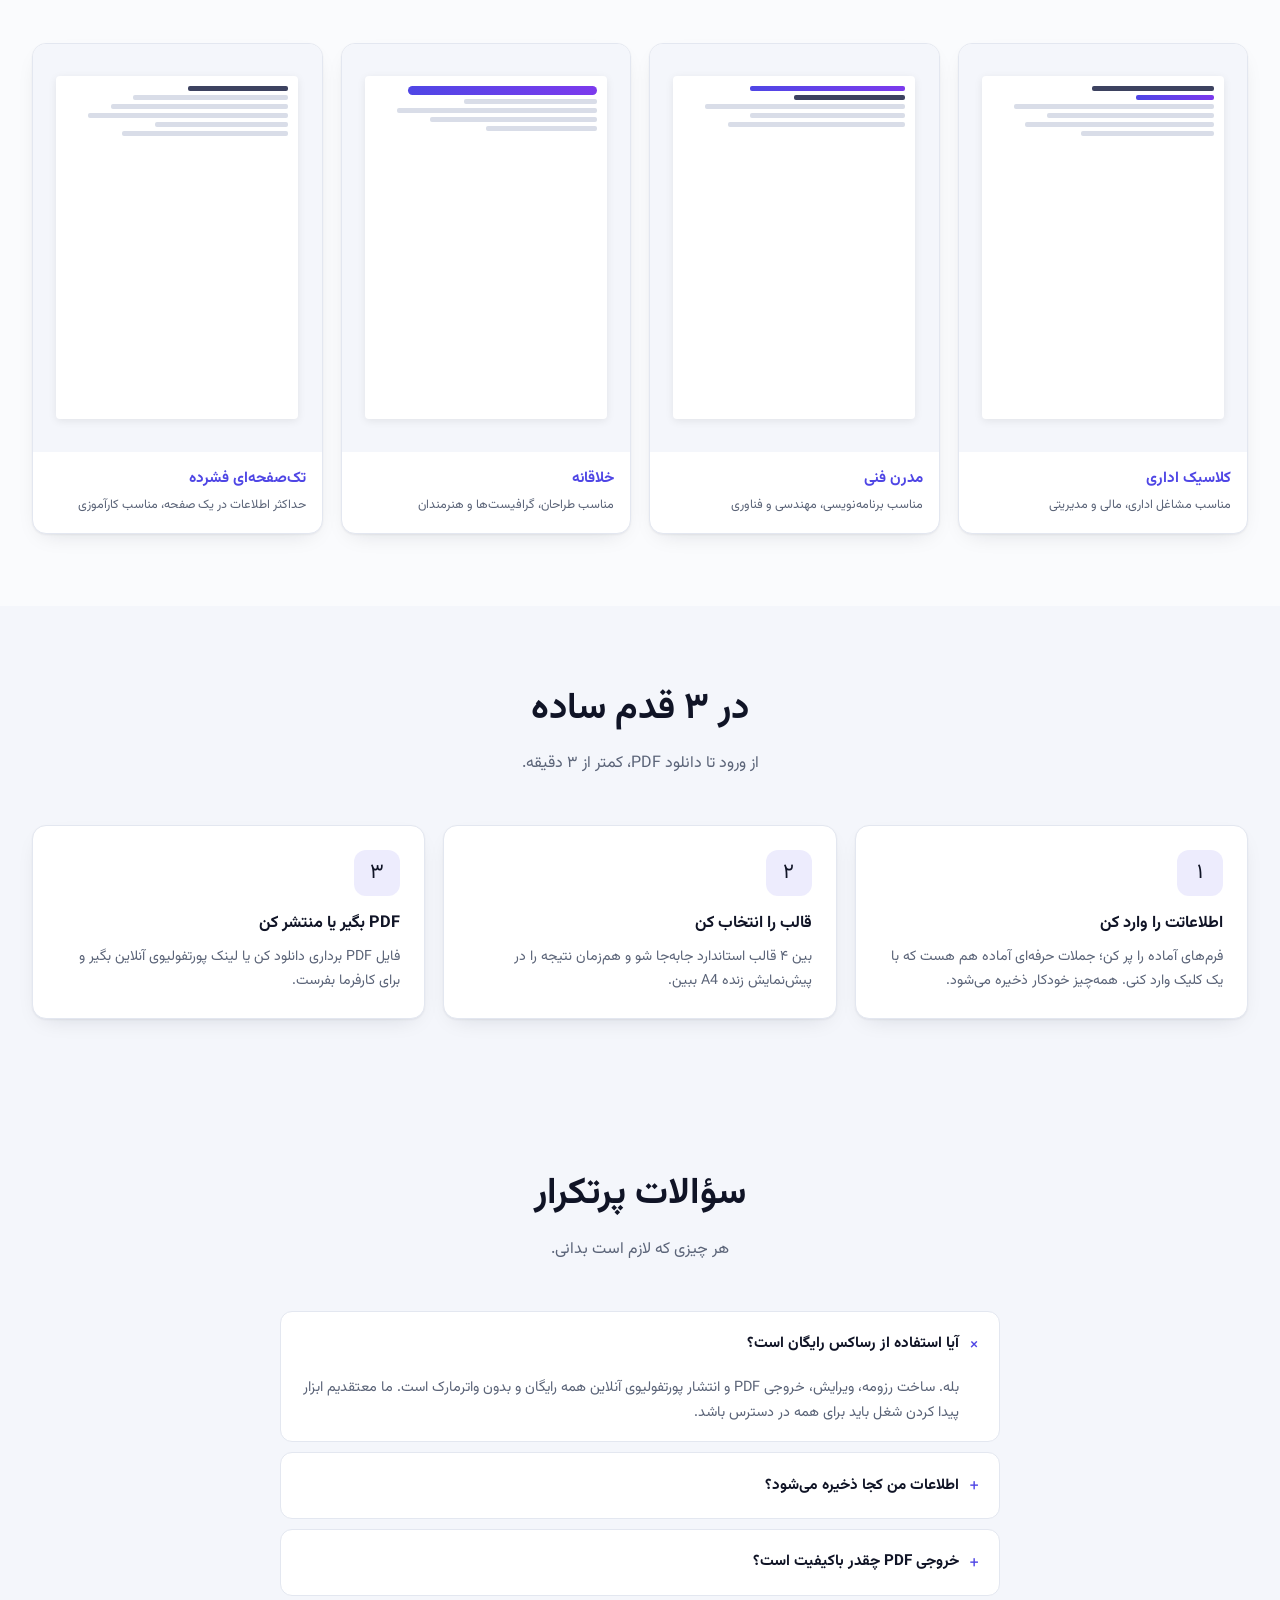
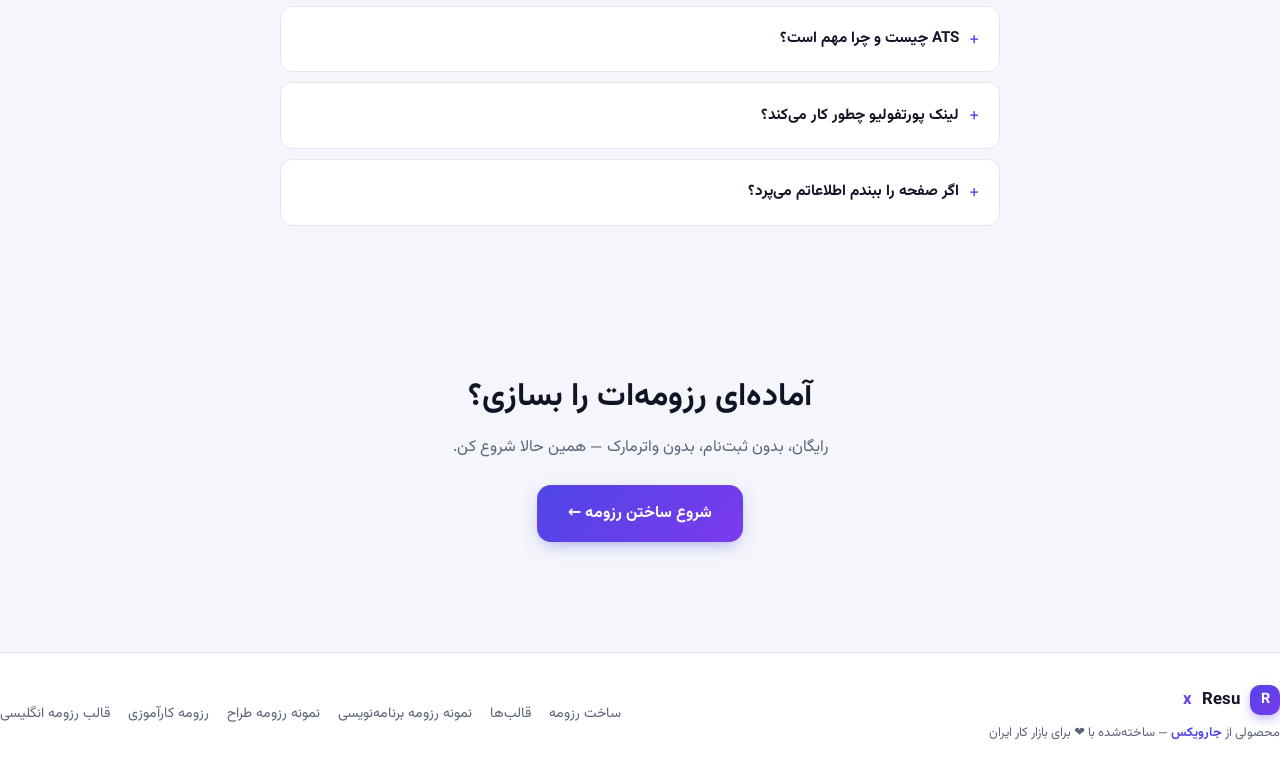
==== commit 5ededccf: "🔗 Link Resux back to Jarvixxx hub (jx3.ir) as its parent product lab" ====
--- a/index.html
+++ b/index.html
@@ -248,7 +248,7 @@
   <div class="container footer-inner">
     <div>
       <a class="logo" href="/" style="font-size:1.05rem"><span class="logo-mark" style="width:30px;height:30px;font-size:.9rem">R</span> Resu<em>x</em></a>
-      <div class="footer-note" style="margin-top:8px">ساخته‌شده با ❤ برای بازار کار ایران</div>
+      <div class="footer-note" style="margin-top:8px">محصولی از <a href="https://jx3.ir/" target="_blank" rel="noopener" style="color:var(--brand);font-weight:700">جارویکس</a> — ساخته‌شده با ❤ برای بازار کار ایران</div>
     </div>
     <nav>
       <a href="editor.html">ساخت رزومه</a>
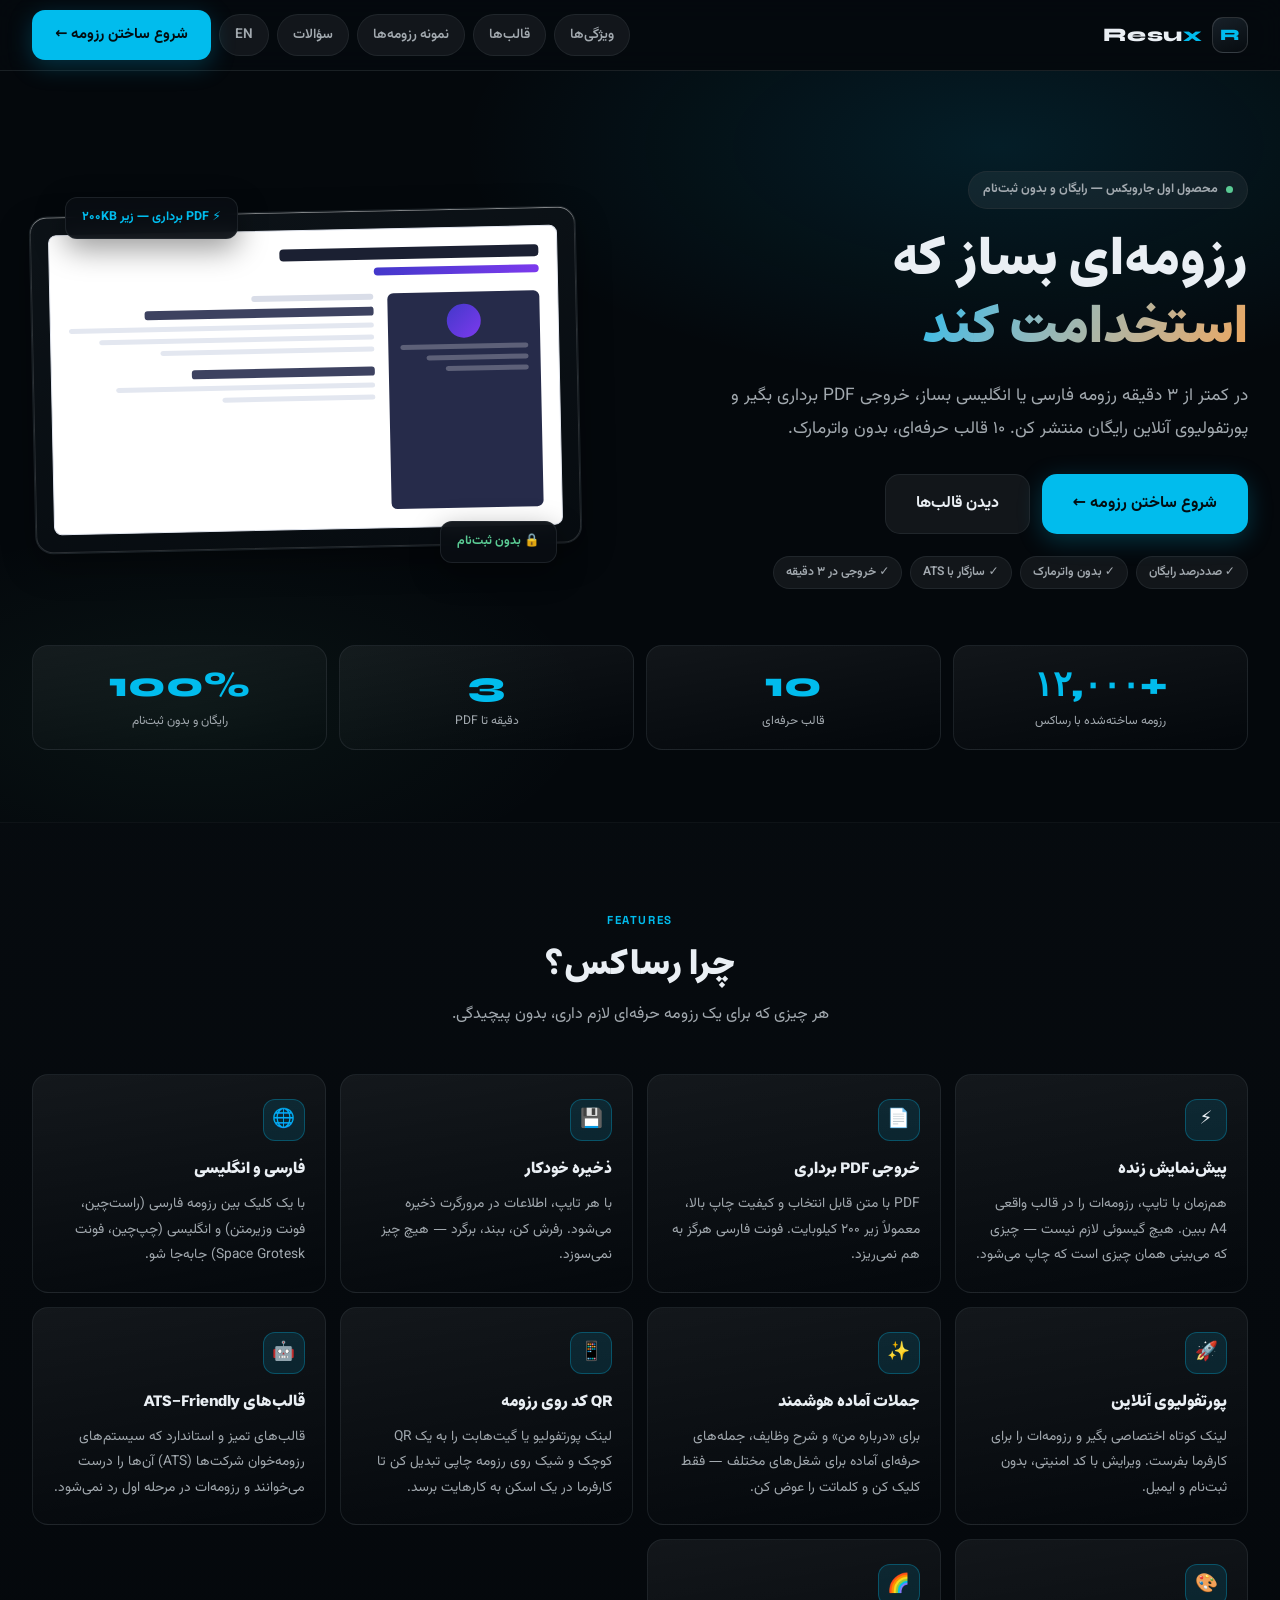
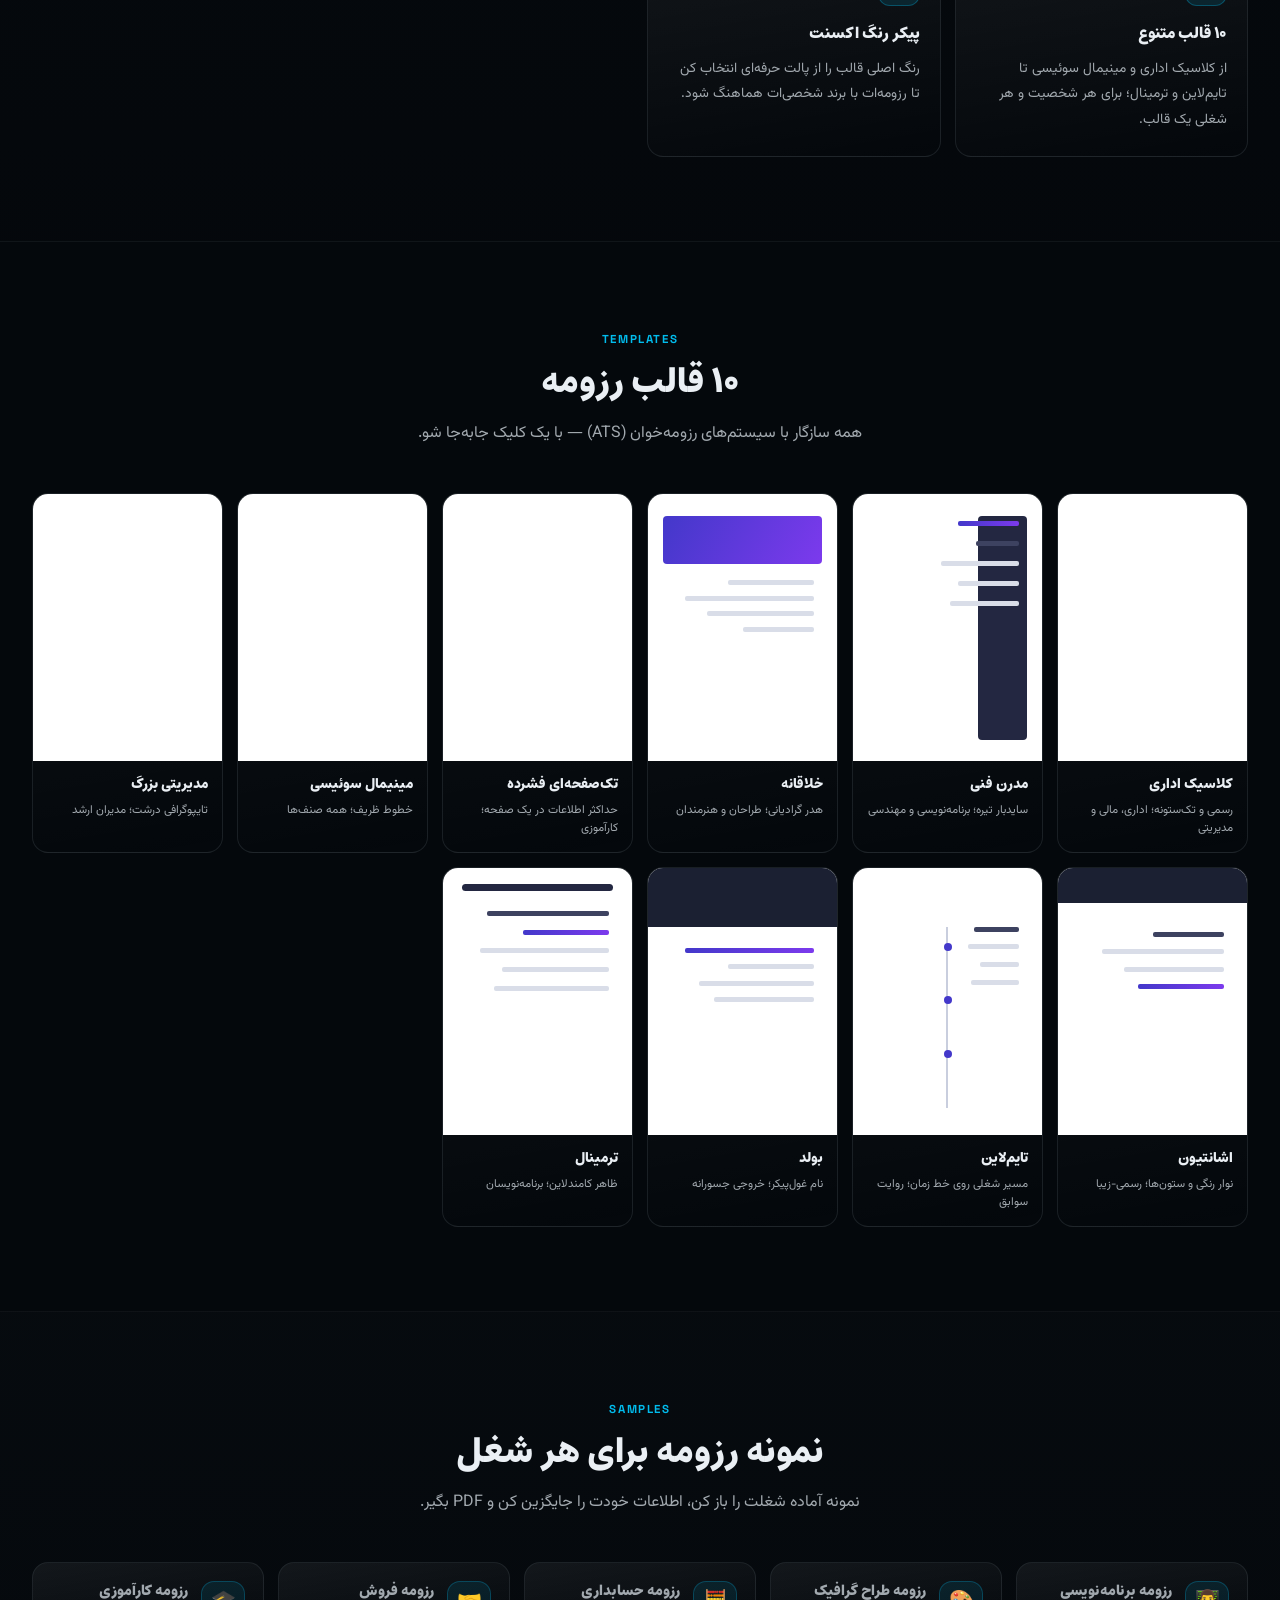
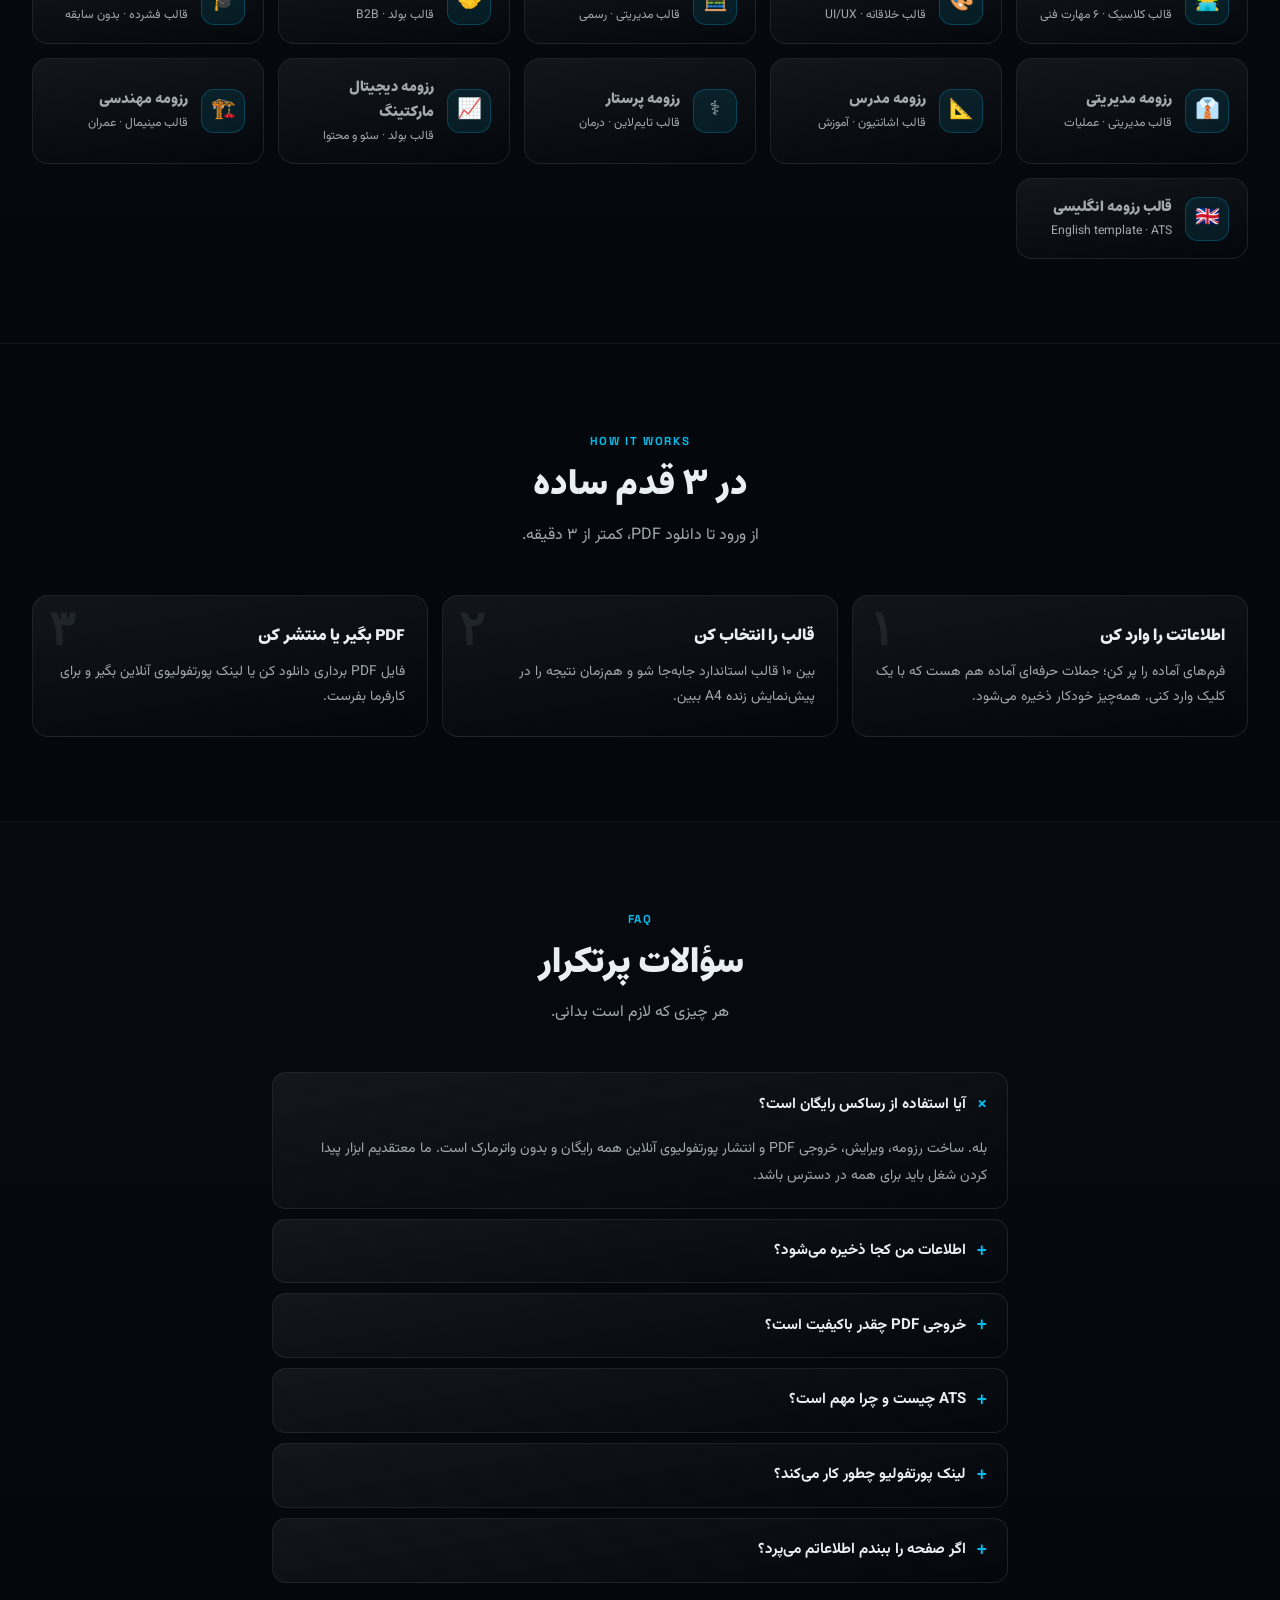
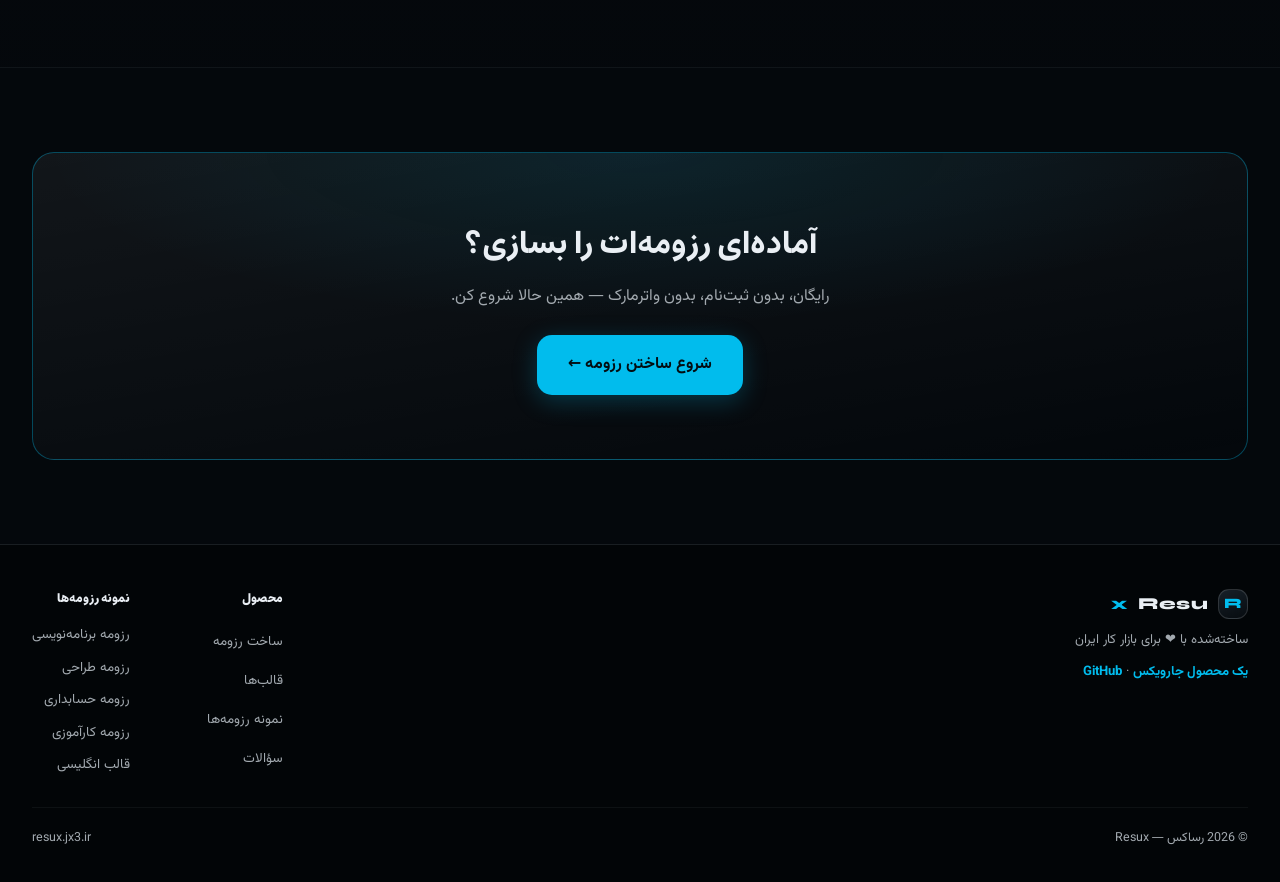
==== commit 74116eb3: "🚀 v2.0.0 — full rebuild: Jarvixxx theme, 10 templates, bilingual - Rebuilt UI with the Jarvixxx obsi" ====
--- a/index.html
+++ b/index.html
@@ -4,53 +4,40 @@
 <meta charset="UTF-8">
 <meta name="viewport" content="width=device-width, initial-scale=1">
 <title>رزومه‌ساز آنلاین رایگان فارسی | ساخت رزومه حرفه‌ای PDF در ۳ دقیقه — رساکس</title>
-<meta name="description" content="با رزومه‌ساز رساکس در کمتر از ۳ دقیقه رزومه فارسی یا انگلیسی حرفه‌ای بساز و PDF برداری باکیفیت بگیر. ۴ قالب استاندارد ATS-Friendly، پیش‌نمایش زنده، پورتفولیوی آنلاین رایگان. بدون ثبت‌نام و واترمارک.">
-<meta name="keywords" content="رزومه ساز, رزومه ساز آنلاین, رزومه ساز رایگان, ساخت رزومه, رزومه فارسی, قالب رزومه, رزومه PDF, رزومه انگلیسی, نمونه رزومه, CV ساز, رزومه شغلی, رزومه برنامه نویسی">
+<meta name="description" content="با رزومه‌ساز رساکس در کمتر از ۳ دقیقه رزومه فارسی یا انگلیسی حرفه‌ای بساز و PDF برداری باکیفیت بگیر. ۱۰ قالب استاندارد ATS-Friendly، پیش‌نمایش زنده، پورتفولیوی آنلاین رایگان. بدون ثبت‌نام و واترمارک.">
+<meta name="keywords" content="رزومه ساز, رزومه ساز آنلاین, رزومه ساز رایگان, ساخت رزومه, رزومه فارسی, قالب رزومه, رزومه PDF, رزومه انگلیسی, نمونه رزومه, CV ساز, رزومه شغلی, رزومه برنامه نویسی, رزومه حسابداری, رزومه فروش">
 <meta name="author" content="Resux">
-<meta name="robots" content="index, follow, max-image-preview:large, max-snippet:-1">
+<meta name="robots" content="index, follow, max-image-preview:large, max-snippet:-1, max-video-preview:-1">
+<meta name="theme-color" content="#0b0d12">
+<meta name="apple-mobile-web-app-capable" content="yes">
+<meta name="format-detection" content="telephone=no">
 <link rel="canonical" href="https://resux.jx3.ir/">
-
-<!-- Open Graph -->
+<link rel="alternate" hreflang="fa" href="https://resux.jx3.ir/">
+<link rel="alternate" hreflang="en" href="https://resux.jx3.ir/en.html">
+<link rel="alternate" hreflang="x-default" href="https://resux.jx3.ir/">
+
 <meta property="og:type" content="website">
 <meta property="og:site_name" content="رساکس — رزومه‌ساز آنلاین">
 <meta property="og:locale" content="fa_IR">
 <meta property="og:locale:alternate" content="en_US">
-<meta property="og:title" content="رزومه‌ساز آنلاین رایگان رساکس | رزومه حرفه‌ای PDF در ۳ دقیقه">
-<meta property="og:description" content="رزومه فارسی یا انگلیسی بساز، PDF برداری بگیر، پورتفولیوی آنلاین رایگان منتشر کن. ۴ قالب ATS-Friendly، بدون ثبت‌نام، بدون واترمارک.">
+<meta property="og:title" content="رزومه‌ساز آنلاین رایگان فارسی | ساخت رزومه حرفه‌ای PDF در ۳ دقیقه — رساکس">
+<meta property="og:description" content="با رزومه‌ساز رساکس در کمتر از ۳ دقیقه رزومه فارسی یا انگلیسی حرفه‌ای بساز و PDF برداری باکیفیت بگیر. ۱۰ قالب استاندارد ATS-Friendly، پیش‌نمایش زنده، پورتفولیوی آنلاین رایگان. بدون ثبت‌نام و واترمارک.">
 <meta property="og:url" content="https://resux.jx3.ir/">
 <meta property="og:image" content="https://resux.jx3.ir/assets/img/og-cover.png">
 <meta property="og:image:width" content="1200">
 <meta property="og:image:height" content="630">
-<meta property="og:image:alt" content="رساکس — رزومه‌ساز آنلاین رایگان با خروجی PDF برداری">
-
-<!-- Twitter -->
+<meta property="og:image:alt" content="رساکس — رزومه‌ساز آنلاین">
 <meta name="twitter:card" content="summary_large_image">
-<meta name="twitter:title" content="رزومه‌ساز آنلاین رایگان رساکس | PDF در ۳ دقیقه">
-<meta name="twitter:description" content="رزومه فارسی یا انگلیسی بساز، PDF برداری بگیر، پورتفولیوی آنلاین رایگان منتشر کن. بدون ثبت‌نام.">
+<meta name="twitter:title" content="رزومه‌ساز آنلاین رایگان فارسی | ساخت رزومه حرفه‌ای PDF در ۳ دقیقه — رساکس">
+<meta name="twitter:description" content="با رزومه‌ساز رساکس در کمتر از ۳ دقیقه رزومه فارسی یا انگلیسی حرفه‌ای بساز و PDF برداری باکیفیت بگیر. ۱۰ قالب استاندارد ATS-Friendly، پیش‌نمایش زنده، پورتفولیوی آنلاین رایگان. بدون ثبت‌نام و واترمارک.">
 <meta name="twitter:image" content="https://resux.jx3.ir/assets/img/og-cover.png">
 
-<!-- theme / icons -->
-<meta name="theme-color" content="#4f46e5">
-<meta name="apple-mobile-web-app-capable" content="yes">
-<meta name="format-detection" content="telephone=no">
 <link rel="icon" type="image/svg+xml" href="assets/img/favicon.svg">
 <link rel="apple-touch-icon" href="assets/img/icon-192.png">
-
-<!-- fonts -->
-<link rel="preload" href="assets/fonts/Vazirmatn-Regular.woff2" as="font" type="font/woff2" crossorigin>
-<link rel="preload" href="assets/fonts/Vazirmatn-Bold.woff2" as="font" type="font/woff2" crossorigin>
-<style>
-@font-face { font-family: 'Vazirmatn'; src: url('assets/fonts/Vazirmatn-Regular.woff2') format('woff2'); font-weight: 400; font-display: swap; }
-@font-face { font-family: 'Vazirmatn'; src: url('assets/fonts/Vazirmatn-Medium.woff2') format('woff2'); font-weight: 500; font-display: swap; }
-@font-face { font-family: 'Vazirmatn'; src: url('assets/fonts/Vazirmatn-Bold.woff2') format('woff2'); font-weight: 700; font-display: swap; }
-@font-face { font-family: 'Vazirmatn'; src: url('assets/fonts/Vazirmatn-Light.woff2') format('woff2'); font-weight: 300; font-display: swap; }
-@font-face { font-family: 'Inter'; src: url('assets/fonts/Inter-Regular.woff2') format('woff2'); font-weight: 400; font-display: swap; }
-@font-face { font-family: 'Inter'; src: url('assets/fonts/Inter-SemiBold.woff2') format('woff2'); font-weight: 600; font-display: swap; }
-@font-face { font-family: 'Inter'; src: url('assets/fonts/Inter-Bold.woff2') format('woff2'); font-weight: 700; font-display: swap; }
-</style>
+<link rel="manifest" href="manifest.webmanifest">
+<link rel="preload" href="assets/fonts/Vazirmatn-VF.woff2" as="font" type="font/woff2" crossorigin>
+<link rel="preload" href="assets/fonts/Estedad-VF.woff2" as="font" type="font/woff2" crossorigin>
 <link rel="stylesheet" href="assets/css/main.css">
-
-<!-- JSON-LD -->
 <script type="application/ld+json">
 {
   "@context": "https://schema.org",
@@ -61,12 +48,22 @@
       "url": "https://resux.jx3.ir/",
       "name": "رساکس — رزومه‌ساز آنلاین",
       "alternateName": "Resux Resume Builder",
-      "description": "رزومه‌ساز آنلاین رایگان فارسی و انگلیسی با خروجی PDF برداری و پورتفولیوی آنلاین",
-      "inLanguage": ["fa-IR", "en-US"],
-      "potentialAction": {
-        "@type": "SearchAction",
-        "target": "https://resux.jx3.ir/templates?q={search_term_string}",
-        "query-input": "required name=search_term_string"
+      "description": "با رزومه‌ساز رساکس در کمتر از ۳ دقیقه رزومه فارسی یا انگلیسی حرفه‌ای بساز و PDF برداری باکیفیت بگیر. ۱۰ قالب استاندارد ATS-Friendly، پیش‌نمایش زنده، پورتفولیوی آنلاین رایگان. بدون ثبت‌نام و واترمارک.",
+      "inLanguage": "fa-IR",
+      "publisher": {
+        "@id": "https://resux.jx3.ir/#org"
+      }
+    },
+    {
+      "@type": "Organization",
+      "@id": "https://resux.jx3.ir/#org",
+      "name": "Resux — رساکس",
+      "url": "https://resux.jx3.ir/",
+      "logo": "https://resux.jx3.ir/assets/img/icon-512.png",
+      "parentOrganization": {
+        "@type": "Organization",
+        "name": "Jarvixxx",
+        "url": "https://jx3.ir/"
       }
     },
     {
@@ -75,18 +72,82 @@
       "applicationCategory": "BusinessApplication",
       "operatingSystem": "Web",
       "url": "https://resux.jx3.ir/",
-      "offers": { "@type": "Offer", "price": "0", "priceCurrency": "IRR" },
-      "featureList": "پیش‌نمایش زنده, خروجی PDF برداری, ۴ قالب ATS-Friendly, پورتفولیوی آنلاین, ذخیره خودکار, فارسی و انگلیسی",
-      "inLanguage": "fa-IR"
+      "description": "با رزومه‌ساز رساکس در کمتر از ۳ دقیقه رزومه فارسی یا انگلیسی حرفه‌ای بساز و PDF برداری باکیفیت بگیر. ۱۰ قالب استاندارد ATS-Friendly، پیش‌نمایش زنده، پورتفولیوی آنلاین رایگان. بدون ثبت‌نام و واترمارک.",
+      "featureList": "پیش‌نمایش زنده, خروجی PDF برداری, ۱۰ قالب ATS-Friendly, پیکر رنگ اکسنت, پورتفولیوی آنلاین, ذخیره خودکار, فارسی و انگلیسی, QR کد, جملات آماده هوشمند",
+      "inLanguage": "fa-IR",
+      "offers": {
+        "@type": "Offer",
+        "price": "0",
+        "priceCurrency": "IRR"
+      },
+      "aggregateRating": {
+        "@type": "AggregateRating",
+        "ratingValue": "4.8",
+        "ratingCount": "127"
+      }
     },
     {
       "@type": "FAQPage",
       "mainEntity": [
-        { "@type": "Question", "name": "آیا استفاده از رساکس رایگان است؟", "acceptedAnswer": { "@type": "Answer", "text": "بله. ساخت رزومه، ویرایش، خروجی PDF و انتشار پورتفولیوی آنلاین همه رایگان و بدون واترمارک است." } },
-        { "@type": "Question", "name": "اطلاعات من کجا ذخیره می‌شود؟", "acceptedAnswer": { "@type": "Answer", "text": "رزومه شما فقط در مرورگر خودتان (localStorage) ذخیره می‌شود. اگر پورتفولیو منتشر کنید، فقط برای نمایش آن لینک روی سرور ذخیره می‌شود." } },
-        { "@type": "Question", "name": "خروجی PDF چقدر باکیفیت است؟", "acceptedAnswer": { "@type": "Answer", "text": "PDF خروجی کاملاً برداری است؛ متن قابل انتخاب و جستجو است و حجمش معمولاً زیر ۲۰۰ کیلوبایت است." } },
-        { "@type": "Question", "name": "ATS چیست و چرا مهم است؟", "acceptedAnswer": { "@type": "Answer", "text": "ATS نرم‌افزار رزومه‌خوان شرکت‌هاست. قالب‌های رساکس ساده و استاندارد هستند تا این سیستم‌ها متن را درست بخوانند." } },
-        { "@type": "Question", "name": "لینک پورتفولیو چطور کار می‌کند؟", "acceptedAnswer": { "@type": "Answer", "text": "با کلیک روی انتشار آنلاین یک لینک کوتاه به‌همراه یک کد ویرایش اختصاصی می‌گیرید. لینک‌هایی که ۶ ماه بازدید نشوند خودکار پاک می‌شوند." } }
+        {
+          "@type": "Question",
+          "name": "آیا استفاده از رساکس رایگان است؟",
+          "acceptedAnswer": {
+            "@type": "Answer",
+            "text": "بله. ساخت رزومه، ویرایش، خروجی PDF و انتشار پورتفولیوی آنلاین همه رایگان و بدون واترمارک است. ما معتقدیم ابزار پیدا کردن شغل باید برای همه در دسترس باشد."
+          }
+        },
+        {
+          "@type": "Question",
+          "name": "اطلاعات من کجا ذخیره می‌شود؟",
+          "acceptedAnswer": {
+            "@type": "Answer",
+            "text": "رزومه‌ات فقط در مرورگر خودت (localStorage) ذخیره می‌شود. اگر پورتفولیو منتشر کنی، فقط برای نمایش آن لینک روی سرور ذخیره می‌شود. هیچ ایمیلی نمی‌خواهیم، هیچ ثبت‌نامی نیست."
+          }
+        },
+        {
+          "@type": "Question",
+          "name": "خروجی PDF چقدر باکیفیت است؟",
+          "acceptedAnswer": {
+            "@type": "Answer",
+            "text": "PDF خروجی کاملاً برداری است؛ یعنی متن قابل انتخاب و جستجو است، در هر زومی واضح می‌ماند و حجمش معمولاً زیر ۲۰۰ کیلوبایت است. برای چاپ و ارسال ایمیل ایده‌آل است."
+          }
+        },
+        {
+          "@type": "Question",
+          "name": "ATS چیست و چرا مهم است؟",
+          "acceptedAnswer": {
+            "@type": "Answer",
+            "text": "ATS (Applicant Tracking System) نرم‌افزاری است که شرکت‌ها رزومه‌ها را اول با آن اسکن می‌کنند. قالب‌های ما ساده و استاندارد هستند تا این سیستم‌ها متن را درست بخوانند و رزومه‌ات رد نشود."
+          }
+        },
+        {
+          "@type": "Question",
+          "name": "لینک پورتفولیو چطور کار می‌کند؟",
+          "acceptedAnswer": {
+            "@type": "Answer",
+            "text": "با کلیک روی «انتشار آنلاین» یک لینک کوتاه می‌گیری (مثل resux.jx3.ir/u/abc123) به‌همراه یک کد ویرایش اختصاصی. با همان کد هر وقت بخواهی رزومه‌ات را ویرایش کنی. لینک‌هایی که ۶ ماه بازدید نشوند خودکار پاک می‌شوند."
+          }
+        },
+        {
+          "@type": "Question",
+          "name": "اگر صفحه را ببندم اطلاعاتم می‌پرد؟",
+          "acceptedAnswer": {
+            "@type": "Answer",
+            "text": "نه. با هر حرف که تایپ می‌کنی، همه‌چیز خودکار در مرورگر ذخیره می‌شود. به‌علاوه می‌توانی فایل پشتیبان JSON بگیری و هر وقت خواستی دوباره آپلود و ادامه بدهی."
+          }
+        }
+      ]
+    },
+    {
+      "@type": "BreadcrumbList",
+      "itemListElement": [
+        {
+          "@type": "ListItem",
+          "position": 1,
+          "name": "صفحه اصلی",
+          "item": "https://resux.jx3.ir/"
+        }
       ]
     }
   ]
@@ -95,171 +156,272 @@
 </head>
 <body>
 
+<a class="skip-link" href="#main">پرش به محتوای اصلی</a>
+
 <header class="topbar">
   <div class="container topbar-inner">
-    <a class="logo" href="/">
+    <a class="logo" href="/" aria-label="Resux">
       <span class="logo-mark">R</span>
       <span>Resu<em>x</em></span>
     </a>
     <nav class="topbar-actions">
       <a class="chip" href="#features">ویژگی‌ها</a>
       <a class="chip" href="#templates">قالب‌ها</a>
+      <a class="chip" href="#samples">نمونه رزومه‌ها</a>
       <a class="chip" href="#faq">سؤالات</a>
+      <a class="chip" href="en.html" hreflang="en" rel="alternate">EN</a>
       <a class="btn btn-primary" href="editor.html">شروع ساختن رزومه ←</a>
     </nav>
   </div>
 </header>
 
-<main>
-  <section class="hero">
-    <div class="container hero-grid">
-      <div>
-        <h1>رزومه‌ای بساز که <span class="grad">استخدامت کند</span></h1>
-        <p class="lead">در کمتر از ۳ دقیقه رزومه فارسی یا انگلیسی بساز، خروجی PDF برداری و باکیفیت بگیر و پورتفولیوی آنلاین رایگان منتشر کن. بدون ثبت‌نام، بدون واترمارک.</p>
-        <div class="hero-cta">
-          <a class="btn btn-primary btn-lg" href="editor.html">شروع ساختن رزومه ←</a>
-          <a class="btn btn-ghost btn-lg" href="#templates">دیدن قالب‌ها</a>
-        </div>
-        <div class="hero-badges">
-          <span class="badge">✓ صددرصد رایگان</span>
-          <span class="badge">✓ بدون واترمارک</span>
-          <span class="badge">✓ سازگار با ATS</span>
-          <span class="badge">✓ خروجی در ۳ دقیقه</span>
-        </div>
+<main id="main">
+
+<section class="hero">
+  <div class="container hero-grid">
+    <div>
+      <span class="hero-kicker">محصول اول جارویکس — رایگان و بدون ثبت‌نام</span>
+      <h1>رزومه‌ای بساز که <span class="grad">استخدامت کند</span></h1>
+      <p class="lead">در کمتر از ۳ دقیقه رزومه فارسی یا انگلیسی بساز، خروجی PDF برداری بگیر و پورتفولیوی آنلاین رایگان منتشر کن. ۱۰ قالب حرفه‌ای، بدون واترمارک.</p>
+      <div class="hero-cta">
+        <a class="btn btn-primary btn-lg" href="editor.html">شروع ساختن رزومه ←</a>
+        <a class="btn btn-ghost btn-lg" href="#templates">دیدن قالب‌ها</a>
       </div>
-      <div class="hero-visual" aria-hidden="true">
-        <div class="hero-card">
-          <div class="mini-resume" style="background:#fff;border:1px solid #e3e7f0;border-radius:8px;padding:18px;min-height:300px;display:flex;flex-direction:column;gap:8px">
-            <div style="height:12px;width:55%;background:#1b2032;border-radius:4px"></div>
-            <div style="height:8px;width:35%;background:linear-gradient(90deg,#4f46e5,#7c3aed);border-radius:4px"></div>
-            <div style="flex:1;display:grid;grid-template-columns:1fr 2fr;gap:14px;margin-top:10px">
-              <div style="background:#262b4a;border-radius:6px;display:flex;flex-direction:column;gap:6px;padding:12px">
-                <div style="width:34px;height:34px;border-radius:50%;background:linear-gradient(135deg,#4f46e5,#7c3aed);margin:0 auto"></div>
-                <div style="height:5px;background:rgba(255,255,255,.25);border-radius:3px"></div>
-                <div style="height:5px;background:rgba(255,255,255,.25);border-radius:3px;width:80%"></div>
-                <div style="height:5px;background:rgba(255,255,255,.25);border-radius:3px;width:65%"></div>
-              </div>
-              <div style="display:flex;flex-direction:column;gap:7px">
-                <div style="height:6px;background:#d9dde8;border-radius:3px;width:40%"></div>
-                <div style="height:9px;background:#3d4260;border-radius:3px;width:75%"></div>
-                <div style="height:5px;background:#e3e7f0;border-radius:3px"></div>
-                <div style="height:5px;background:#e3e7f0;border-radius:3px;width:90%"></div>
-                <div style="height:5px;background:#e3e7f0;border-radius:3px;width:70%"></div>
-                <div style="height:9px;background:#3d4260;border-radius:3px;width:60%;margin-top:8px"></div>
-                <div style="height:5px;background:#e3e7f0;border-radius:3px;width:85%"></div>
-                <div style="height:5px;background:#e3e7f0;border-radius:3px;width:50%"></div>
-              </div>
+      <div class="hero-badges"><span class="badge">✓ صددرصد رایگان</span><span class="badge">✓ بدون واترمارک</span><span class="badge">✓ سازگار با ATS</span><span class="badge">✓ خروجی در ۳ دقیقه</span></div>
+    </div>
+    <div class="hero-visual" aria-hidden="true">
+      <div class="hero-card">
+        <div style="background:#fff;border:1px solid #e3e7f0;border-radius:8px;padding:18px;min-height:300px;display:flex;flex-direction:column;gap:8px">
+          <div style="height:12px;width:55%;background:#1b2032;border-radius:4px"></div>
+          <div style="height:8px;width:35%;background:linear-gradient(90deg,#4338ca,#7c3aed);border-radius:4px"></div>
+          <div style="flex:1;display:grid;grid-template-columns:1fr 2fr;gap:14px;margin-top:10px">
+            <div style="background:#262b4a;border-radius:6px;display:flex;flex-direction:column;gap:6px;padding:12px">
+              <div style="width:34px;height:34px;border-radius:50%;background:linear-gradient(135deg,#4338ca,#7c3aed);margin:0 auto"></div>
+              <div style="height:5px;background:rgba(255,255,255,.25);border-radius:3px"></div>
+              <div style="height:5px;background:rgba(255,255,255,.25);border-radius:3px;width:80%"></div>
+              <div style="height:5px;background:rgba(255,255,255,.25);border-radius:3px;width:65%"></div>
+            </div>
+            <div style="display:flex;flex-direction:column;gap:7px">
+              <div style="height:6px;background:#d9dde8;border-radius:3px;width:40%"></div>
+              <div style="height:9px;background:#3d4260;border-radius:3px;width:75%"></div>
+              <div style="height:5px;background:#e3e7f0;border-radius:3px"></div>
+              <div style="height:5px;background:#e3e7f0;border-radius:3px;width:90%"></div>
+              <div style="height:5px;background:#e3e7f0;border-radius:3px;width:70%"></div>
+              <div style="height:9px;background:#3d4260;border-radius:3px;width:60%;margin-top:8px"></div>
+              <div style="height:5px;background:#e3e7f0;border-radius:3px;width:85%"></div>
+              <div style="height:5px;background:#e3e7f0;border-radius:3px;width:50%"></div>
             </div>
           </div>
         </div>
-        <div class="hero-float f1">⚡ PDF برداری — زیر ۲۰۰KB</div>
-        <div class="hero-float f2">🔒 بدون ثبت‌نام</div>
       </div>
-    </div>
-  </section>
-
-  <section class="section" id="features">
-    <div class="container">
-      <div class="section-head">
-        <h2>چرا رساکس؟</h2>
-        <p>هر چیزی که برای یک رزومه حرفه‌ای لازم داری، بدون پیچیدگی.</p>
-      </div>
-      <div class="features-grid">
-        <div class="feature"><div class="ico">⚡</div><h3>پیش‌نمایش زنده</h3><p>هم‌زمان با تایپ، رزومه‌ات را در قالب واقعی A4 ببین. هیچ گیسوئی لازم نیست — چیزی که می‌بینی همان چیزی است که چاپ می‌شود.</p></div>
-        <div class="feature"><div class="ico">📄</div><h3>خروجی PDF برداری</h3><p>PDF با متن قابل انتخاب و کیفیت چاپ بالا، معمولاً زیر ۲۰۰ کیلوبایت. فونت فارسی هرگز به هم نمی‌ریزد.</p></div>
-        <div class="feature"><div class="ico">💾</div><h3>ذخیره خودکار</h3><p>با هر تایپ، اطلاعات در مرورگرت ذخیره می‌شود. رفرش کن، ببند، برگرد — هیچ چیز نمی‌سوزد. پشتیبان JSON هم بگیر.</p></div>
-        <div class="feature"><div class="ico">🌐</div><h3>فارسی و انگلیسی</h3><p>با یک کلیک بین رزومه فارسی (راست‌چین، فونت وزیرمتن) و انگلیسی (چپ‌چین، فونت اینتر) با ترجمه عنوان‌ها جابه‌جا شو.</p></div>
-        <div class="feature"><div class="ico">🚀</div><h3>پورتفولیوی آنلاین</h3><p>لینک کوتاه اختصاصی بگیر و رزومه‌ات را برای کارفرما بفرست. ویرایش با کد امنیتی، بدون ثبت‌نام و ایمیل.</p></div>
-        <div class="feature"><div class="ico">✨</div><h3>جملات آماده هوشمند</h3><p>برای «درباره من» و شرح وظایف، جمله‌های حرفه‌ای آماده برای شغل‌های مختلف — فقط کلیک کن و کلماتت را عوض کن.</p></div>
-        <div class="feature"><div class="ico">📱</div><h3>QR کد روی رزومه</h3><p>لینک پورتفولیو یا گیت‌هابت را به یک QR کوچک و شیک روی رزومه چاپی تبدیل کن تا کارفرما در یک اسکن به کارهایت برسد.</p></div>
-        <div class="feature"><div class="ico">🤖</div><h3>قالب‌های ATS-Friendly</h3><p>قالب‌های تمیز و استاندارد که سیستم‌های رزومه‌خوان شرکت‌ها (ATS) آن‌ها را درست می‌خوانند و رزومه‌ات در مرحله اول رد نمی‌شود.</p></div>
-      </div>
-    </div>
-  </section>
-
-  <section class="section" id="templates" style="background:color-mix(in srgb, var(--surface) 55%, var(--bg))">
-    <div class="container">
-      <div class="section-head">
-        <h2>قالب‌های رزومه</h2>
-        <p>چهار قالب استاندارد و حرفه‌ای — همه سازگار با سیستم‌های رزومه‌خوان (ATS).</p>
-      </div>
-      <div class="templates-grid">
-        <a class="tpl-card" href="editor.html?template=classic">
-          <div class="tpl-thumb"><div class="mini"><div class="ln dark" style="width:55%"></div><div class="ln brand" style="width:35%"></div><div class="ln" style="width:90%"></div><div class="ln" style="width:75%"></div><div class="ln" style="width:85%"></div><div class="ln" style="width:60%"></div></div></div>
-          <div class="tpl-body"><strong>کلاسیک اداری</strong><span>مناسب مشاغل اداری، مالی و مدیریتی</span></div>
-        </a>
-        <a class="tpl-card" href="editor.html?template=modern">
-          <div class="tpl-thumb"><div class="sidebar"></div><div class="mini"><div class="ln brand" style="width:70%"></div><div class="ln dark" style="width:50%"></div><div class="ln" style="width:90%"></div><div class="ln" style="width:70%"></div><div class="ln" style="width:80%"></div></div></div>
-          <div class="tpl-body"><strong>مدرن فنی</strong><span>مناسب برنامه‌نویسی، مهندسی و فناوری</span></div>
-        </a>
-        <a class="tpl-card" href="editor.html?template=creative">
-          <div class="tpl-thumb"><div class="mini"><div class="ln brand" style="width:85%;height:9px;border-radius:6px"></div><div class="ln" style="width:60%"></div><div class="ln" style="width:90%"></div><div class="ln" style="width:75%"></div><div class="ln" style="width:50%"></div></div></div>
-          <div class="tpl-body"><strong>خلاقانه</strong><span>مناسب طراحان، گرافیست‌ها و هنرمندان</span></div>
-        </a>
-        <a class="tpl-card" href="editor.html?template=compact">
-          <div class="tpl-thumb"><div class="mini"><div class="ln dark" style="width:45%"></div><div class="ln" style="width:70%"></div><div class="ln" style="width:80%"></div><div class="ln" style="width:90%"></div><div class="ln" style="width:60%"></div><div class="ln" style="width:75%"></div></div></div>
-          <div class="tpl-body"><strong>تک‌صفحه‌ای فشرده</strong><span>حداکثر اطلاعات در یک صفحه، مناسب کارآموزی</span></div>
-        </a>
-      </div>
-    </div>
-  </section>
-
-  <section class="section" id="how">
-    <div class="container">
-      <div class="section-head">
-        <h2>در ۳ قدم ساده</h2>
-        <p>از ورود تا دانلود PDF، کمتر از ۳ دقیقه.</p>
-      </div>
-      <div class="features-grid">
-        <div class="feature"><div class="ico">۱</div><h3>اطلاعاتت را وارد کن</h3><p>فرم‌های آماده را پر کن؛ جملات حرفه‌ای آماده هم هست که با یک کلیک وارد کنی. همه‌چیز خودکار ذخیره می‌شود.</p></div>
-        <div class="feature"><div class="ico">۲</div><h3>قالب را انتخاب کن</h3><p>بین ۴ قالب استاندارد جابه‌جا شو و هم‌زمان نتیجه را در پیش‌نمایش زنده A4 ببین.</p></div>
-        <div class="feature"><div class="ico">۳</div><h3>PDF بگیر یا منتشر کن</h3><p>فایل PDF برداری دانلود کن یا لینک پورتفولیوی آنلاین بگیر و برای کارفرما بفرست.</p></div>
-      </div>
-    </div>
-  </section>
-
-  <section class="section" id="faq">
-    <div class="container">
-      <div class="section-head">
-        <h2>سؤالات پرتکرار</h2>
-        <p>هر چیزی که لازم است بدانی.</p>
-      </div>
-      <div class="faq-list">
-        <details class="faq" open><summary>آیا استفاده از رساکس رایگان است؟</summary><div class="faq-body">بله. ساخت رزومه، ویرایش، خروجی PDF و انتشار پورتفولیوی آنلاین همه رایگان و بدون واترمارک است. ما معتقدیم ابزار پیدا کردن شغل باید برای همه در دسترس باشد.</div></details>
-        <details class="faq"><summary>اطلاعات من کجا ذخیره می‌شود؟</summary><div class="faq-body">رزومه‌ات فقط در مرورگر خودت (localStorage) ذخیره می‌شود. اگر پورتفولیو منتشر کنی، فقط برای نمایش آن لینک روی سرور ذخیره می‌شود. هیچ ایمیلی نمی‌خواهیم، هیچ ثبت‌نامی نیست.</div></details>
-        <details class="faq"><summary>خروجی PDF چقدر باکیفیت است؟</summary><div class="faq-body">PDF خروجی کاملاً برداری است؛ یعنی متن قابل انتخاب و جستجو است، در هر زومی واضح می‌ماند و حجمش معمولاً زیر ۲۰۰ کیلوبایت است. برای چاپ و ارسال ایمیل ایده‌آل است.</div></details>
-        <details class="faq"><summary>ATS چیست و چرا مهم است؟</summary><div class="faq-body">ATS (Applicant Tracking System) نرم‌افزاری است که شرکت‌ها رزومه‌ها را اول با آن اسکن می‌کنند. قالب‌های ما ساده، تک‌ستونه و استاندارد هستند تا این سیستم‌ها متن را درست بخوانند و رزومه‌ات رد نشود.</div></details>
-        <details class="faq"><summary>لینک پورتفولیو چطور کار می‌کند؟</summary><div class="faq-body">با کلیک روی «انتشار آنلاین» یک لینک کوتاه می‌گیری (مثل resux.jx3.ir/u/abc123) به‌همراه یک کد ویرایش اختصاصی. با همان کد هر وقت بخواهی رزومه‌ات را ویرایش کنی. لینک‌هایی که ۶ ماه بازدید نشوند خودکار پاک می‌شوند.</div></details>
-        <details class="faq"><summary>اگر صفحه را ببندم اطلاعاتم می‌پرد؟</summary><div class="faq-body">نه. با هر حرف که تایپ می‌کنی، همه‌چیز خودکار در مرورگر ذخیره می‌شود. به‌علاوه می‌توانی فایل پشتیبان JSON بگیری و هر وقت خواستی دوباره آپلود و ادامه بدهی.</div></details>
-      </div>
-    </div>
-  </section>
-
-  <section class="section" style="padding-bottom:70px">
-    <div class="container" style="text-align:center">
-      <h2 style="font-size:clamp(1.4rem,3vw,2rem);margin-bottom:10px">آماده‌ای رزومه‌ات را بسازی؟</h2>
+      <div class="hero-float f1">⚡ PDF برداری — زیر ۲۰۰KB</div>
+      <div class="hero-float f2">🔒 بدون ثبت‌نام</div>
+    </div>
+  </div>
+  <div class="container">
+    <div class="hero-stats">
+      <div class="stat"><div class="num">۱۲,۰۰۰+</div><div class="lbl">رزومه ساخته‌شده با رساکس</div></div>
+      <div class="stat"><div class="num">10</div><div class="lbl">قالب حرفه‌ای</div></div>
+      <div class="stat"><div class="num">3</div><div class="lbl">دقیقه تا PDF</div></div>
+      <div class="stat"><div class="num">100%</div><div class="lbl">رایگان و بدون ثبت‌نام</div></div></div>
+  </div>
+</section>
+
+<section class="section section-alt" id="features">
+  <div class="container">
+    <div class="section-head center">
+      <span class="section-kicker">FEATURES</span>
+      <h2>چرا رساکس؟</h2>
+      <p>هر چیزی که برای یک رزومه حرفه‌ای لازم داری، بدون پیچیدگی.</p>
+    </div>
+    <div class="features-grid">
+      <div class="feature"><div class="ico">⚡</div><h3>پیش‌نمایش زنده</h3><p>هم‌زمان با تایپ، رزومه‌ات را در قالب واقعی A4 ببین. هیچ گیسوئی لازم نیست — چیزی که می‌بینی همان چیزی است که چاپ می‌شود.</p></div>
+      <div class="feature"><div class="ico">📄</div><h3>خروجی PDF برداری</h3><p>PDF با متن قابل انتخاب و کیفیت چاپ بالا، معمولاً زیر ۲۰۰ کیلوبایت. فونت فارسی هرگز به هم نمی‌ریزد.</p></div>
+      <div class="feature"><div class="ico">💾</div><h3>ذخیره خودکار</h3><p>با هر تایپ، اطلاعات در مرورگرت ذخیره می‌شود. رفرش کن، ببند، برگرد — هیچ چیز نمی‌سوزد.</p></div>
+      <div class="feature"><div class="ico">🌐</div><h3>فارسی و انگلیسی</h3><p>با یک کلیک بین رزومه فارسی (راست‌چین، فونت وزیرمتن) و انگلیسی (چپ‌چین، فونت Space Grotesk) جابه‌جا شو.</p></div>
+      <div class="feature"><div class="ico">🚀</div><h3>پورتفولیوی آنلاین</h3><p>لینک کوتاه اختصاصی بگیر و رزومه‌ات را برای کارفرما بفرست. ویرایش با کد امنیتی، بدون ثبت‌نام و ایمیل.</p></div>
+      <div class="feature"><div class="ico">✨</div><h3>جملات آماده هوشمند</h3><p>برای «درباره من» و شرح وظایف، جمله‌های حرفه‌ای آماده برای شغل‌های مختلف — فقط کلیک کن و کلماتت را عوض کن.</p></div>
+      <div class="feature"><div class="ico">📱</div><h3>QR کد روی رزومه</h3><p>لینک پورتفولیو یا گیت‌هابت را به یک QR کوچک و شیک روی رزومه چاپی تبدیل کن تا کارفرما در یک اسکن به کارهایت برسد.</p></div>
+      <div class="feature"><div class="ico">🤖</div><h3>قالب‌های ATS-Friendly</h3><p>قالب‌های تمیز و استاندارد که سیستم‌های رزومه‌خوان شرکت‌ها (ATS) آن‌ها را درست می‌خوانند و رزومه‌ات در مرحله اول رد نمی‌شود.</p></div>
+      <div class="feature"><div class="ico">🎨</div><h3>۱۰ قالب متنوع</h3><p>از کلاسیک اداری و مینیمال سوئیسی تا تایم‌لاین و ترمینال؛ برای هر شخصیت و هر شغلی یک قالب.</p></div>
+      <div class="feature"><div class="ico">🌈</div><h3>پیکر رنگ اکسنت</h3><p>رنگ اصلی قالب را از پالت حرفه‌ای انتخاب کن تا رزومه‌ات با برند شخصی‌ات هماهنگ شود.</p></div></div>
+  </div>
+</section>
+
+<section class="section" id="templates">
+  <div class="container">
+    <div class="section-head center">
+      <span class="section-kicker">TEMPLATES</span>
+      <h2>۱۰ قالب رزومه</h2>
+      <p>همه سازگار با سیستم‌های رزومه‌خوان (ATS) — با یک کلیک جابه‌جا شو.</p>
+    </div>
+    <div class="templates-grid">
+      <a class="tpl-card" href="editor.html?template=classic">
+        <div class="tpl-thumb"><div class="ln dark" style="width:55%"></div><div class="ln brand" style="width:35%"></div><div class="ln " style="width:90%"></div><div class="ln " style="width:75%"></div><div class="ln " style="width:85%"></div><div class="ln " style="width:60%"></div></div>
+        <div class="tpl-body"><strong>کلاسیک اداری</strong><span>رسمی و تک‌ستونه؛ اداری، مالی و مدیریتی</span></div>
+      </a>
+      <a class="tpl-card" href="editor.html?template=modern">
+        <div class="tpl-thumb"><div class="sidebar"></div><div class="mini" style="inset:10% 12% 10% 42%"><div class="ln brand" style="width:70%"></div><div class="ln dark" style="width:50%"></div><div class="ln " style="width:90%"></div><div class="ln " style="width:70%"></div><div class="ln " style="width:80%"></div></div></div>
+        <div class="tpl-body"><strong>مدرن فنی</strong><span>سایدبار تیره؛ برنامه‌نویسی و مهندسی</span></div>
+      </a>
+      <a class="tpl-card" href="editor.html?template=creative">
+        <div class="tpl-thumb"><div class="topband"></div><div class="mini" style="inset:32% 12% 10%"><div class="ln " style="width:60%"></div><div class="ln " style="width:90%"></div><div class="ln " style="width:75%"></div><div class="ln " style="width:50%"></div></div></div>
+        <div class="tpl-body"><strong>خلاقانه</strong><span>هدر گرادیانی؛ طراحان و هنرمندان</span></div>
+      </a>
+      <a class="tpl-card" href="editor.html?template=compact">
+        <div class="tpl-thumb"><div class="ln dark" style="width:45%"></div><div class="ln " style="width:70%"></div><div class="ln " style="width:80%"></div><div class="ln " style="width:90%"></div><div class="ln " style="width:60%"></div><div class="ln " style="width:75%"></div></div>
+        <div class="tpl-body"><strong>تک‌صفحه‌ای فشرده</strong><span>حداکثر اطلاعات در یک صفحه؛ کارآموزی</span></div>
+      </a>
+      <a class="tpl-card" href="editor.html?template=minimal">
+        <div class="tpl-thumb"><div class="ln serif" style="width:85%"></div><div class="ln " style="width:60%"></div><div class="ln " style="width:90%"></div><div class="ln " style="width:75%"></div><div class="ln " style="width:40%"></div></div>
+        <div class="tpl-body"><strong>مینیمال سوئیسی</strong><span>خطوط ظریف؛ همه صنف‌ها</span></div>
+      </a>
+      <a class="tpl-card" href="editor.html?template=executive">
+        <div class="tpl-thumb"><div class="ln serif" style="width:75%"></div><div class="ln dark" style="width:45%"></div><div class="ln " style="width:90%"></div><div class="ln " style="width:85%"></div><div class="ln " style="width:65%"></div></div>
+        <div class="tpl-body"><strong>مدیریتی بزرگ</strong><span>تایپوگرافی درشت؛ مدیران ارشد</span></div>
+      </a>
+      <a class="tpl-card" href="editor.html?template=elegant">
+        <div class="tpl-thumb"><div class="band"></div><div class="mini" style="inset:24% 12% 10%"><div class="ln dark" style="width:50%"></div><div class="ln " style="width:85%"></div><div class="ln " style="width:70%"></div><div class="ln brand" style="width:60%"></div></div></div>
+        <div class="tpl-body"><strong>اشانتیون</strong><span>نوار رنگی و ستون‌ها؛ رسمی-زیبا</span></div>
+      </a>
+      <a class="tpl-card" href="editor.html?template=timeline">
+        <div class="tpl-thumb"><div class="tl-line"></div><div class="tl-dot" style="top:28%"></div><div class="tl-dot" style="top:48%"></div><div class="tl-dot" style="top:68%"></div><div class="mini" style="inset:22% 12% 10% 58%"><div class="ln dark" style="width:80%"></div><div class="ln " style="width:90%"></div><div class="ln " style="width:70%"></div><div class="ln " style="width:85%"></div></div></div>
+        <div class="tpl-body"><strong>تایم‌لاین</strong><span>مسیر شغلی روی خط زمان؛ روایت سوابق</span></div>
+      </a>
+      <a class="tpl-card" href="editor.html?template=bold">
+        <div class="tpl-thumb"><div class="band" style="height:22%"></div><div class="mini" style="inset:30% 12% 10%"><div class="ln brand" style="width:90%"></div><div class="ln " style="width:60%"></div><div class="ln " style="width:80%"></div><div class="ln " style="width:70%"></div></div></div>
+        <div class="tpl-body"><strong>بولد</strong><span>نام غول‌پیکر؛ خروجی جسورانه</span></div>
+      </a>
+      <a class="tpl-card" href="editor.html?template=terminal">
+        <div class="tpl-thumb"><div class="tm-bar"></div><div class="mini" style="inset:16% 12% 10%"><div class="ln dark" style="width:85%"></div><div class="ln brand" style="width:60%"></div><div class="ln " style="width:90%"></div><div class="ln " style="width:75%"></div><div class="ln " style="width:80%"></div></div></div>
+        <div class="tpl-body"><strong>ترمینال</strong><span>ظاهر کامندلاین؛ برنامه‌نویسان</span></div>
+      </a></div>
+  </div>
+</section>
+
+<section class="section section-alt" id="samples">
+  <div class="container">
+    <div class="section-head center">
+      <span class="section-kicker">SAMPLES</span>
+      <h2>نمونه رزومه برای هر شغل</h2>
+      <p>نمونه آماده شغلت را باز کن، اطلاعات خودت را جایگزین کن و PDF بگیر.</p>
+    </div>
+    <div class="samples-grid">
+      <a class="sample-card" href="resume/developer.html">
+        <span class="sc-ico" aria-hidden="true">👨‍💻</span>
+        <span><strong>رزومه برنامه‌نویسی</strong><span>قالب کلاسیک · ۶ مهارت فنی</span></span>
+      </a>
+      <a class="sample-card" href="resume/designer.html">
+        <span class="sc-ico" aria-hidden="true">🎨</span>
+        <span><strong>رزومه طراح گرافیک</strong><span>قالب خلاقانه · UI/UX</span></span>
+      </a>
+      <a class="sample-card" href="resume/accountant.html">
+        <span class="sc-ico" aria-hidden="true">🧮</span>
+        <span><strong>رزومه حسابداری</strong><span>قالب مدیریتی · رسمی</span></span>
+      </a>
+      <a class="sample-card" href="resume/sales.html">
+        <span class="sc-ico" aria-hidden="true">🤝</span>
+        <span><strong>رزومه فروش</strong><span>قالب بولد · B2B</span></span>
+      </a>
+      <a class="sample-card" href="resume/intern.html">
+        <span class="sc-ico" aria-hidden="true">🎓</span>
+        <span><strong>رزومه کارآموزی</strong><span>قالب فشرده · بدون سابقه</span></span>
+      </a>
+      <a class="sample-card" href="resume/manager.html">
+        <span class="sc-ico" aria-hidden="true">👔</span>
+        <span><strong>رزومه مدیریتی</strong><span>قالب مدیریتی · عملیات</span></span>
+      </a>
+      <a class="sample-card" href="resume/teacher.html">
+        <span class="sc-ico" aria-hidden="true">📐</span>
+        <span><strong>رزومه مدرس</strong><span>قالب اشانتیون · آموزش</span></span>
+      </a>
+      <a class="sample-card" href="resume/nurse.html">
+        <span class="sc-ico" aria-hidden="true">⚕️</span>
+        <span><strong>رزومه پرستار</strong><span>قالب تایم‌لاین · درمان</span></span>
+      </a>
+      <a class="sample-card" href="resume/marketer.html">
+        <span class="sc-ico" aria-hidden="true">📈</span>
+        <span><strong>رزومه دیجیتال مارکتینگ</strong><span>قالب بولد · سئو و محتوا</span></span>
+      </a>
+      <a class="sample-card" href="resume/engineer.html">
+        <span class="sc-ico" aria-hidden="true">🏗️</span>
+        <span><strong>رزومه مهندسی</strong><span>قالب مینیمال · عمران</span></span>
+      </a>
+      <a class="sample-card" href="resume/english.html">
+        <span class="sc-ico" aria-hidden="true">🇬🇧</span>
+        <span><strong>قالب رزومه انگلیسی</strong><span>English template · ATS</span></span>
+      </a></div>
+  </div>
+</section>
+
+<section class="section" id="how">
+  <div class="container">
+    <div class="section-head center">
+      <span class="section-kicker">HOW IT WORKS</span>
+      <h2>در ۳ قدم ساده</h2>
+      <p>از ورود تا دانلود PDF، کمتر از ۳ دقیقه.</p>
+    </div>
+    <div class="steps-grid">
+      <div class="step-card"><span class="n" aria-hidden="true">۱</span><h3>اطلاعاتت را وارد کن</h3><p>فرم‌های آماده را پر کن؛ جملات حرفه‌ای آماده هم هست که با یک کلیک وارد کنی. همه‌چیز خودکار ذخیره می‌شود.</p></div>
+      <div class="step-card"><span class="n" aria-hidden="true">۲</span><h3>قالب را انتخاب کن</h3><p>بین ۱۰ قالب استاندارد جابه‌جا شو و هم‌زمان نتیجه را در پیش‌نمایش زنده A4 ببین.</p></div>
+      <div class="step-card"><span class="n" aria-hidden="true">۳</span><h3>PDF بگیر یا منتشر کن</h3><p>فایل PDF برداری دانلود کن یا لینک پورتفولیوی آنلاین بگیر و برای کارفرما بفرست.</p></div></div>
+  </div>
+</section>
+
+<section class="section section-alt" id="faq">
+  <div class="container">
+    <div class="section-head center">
+      <span class="section-kicker">FAQ</span>
+      <h2>سؤالات پرتکرار</h2>
+      <p>هر چیزی که لازم است بدانی.</p>
+    </div>
+    <div class="faq-list" style="margin-inline:auto"><details class="faq" open><summary>آیا استفاده از رساکس رایگان است؟</summary><div class="faq-body">بله. ساخت رزومه، ویرایش، خروجی PDF و انتشار پورتفولیوی آنلاین همه رایگان و بدون واترمارک است. ما معتقدیم ابزار پیدا کردن شغل باید برای همه در دسترس باشد.</div></details><details class="faq"><summary>اطلاعات من کجا ذخیره می‌شود؟</summary><div class="faq-body">رزومه‌ات فقط در مرورگر خودت (localStorage) ذخیره می‌شود. اگر پورتفولیو منتشر کنی، فقط برای نمایش آن لینک روی سرور ذخیره می‌شود. هیچ ایمیلی نمی‌خواهیم، هیچ ثبت‌نامی نیست.</div></details><details class="faq"><summary>خروجی PDF چقدر باکیفیت است؟</summary><div class="faq-body">PDF خروجی کاملاً برداری است؛ یعنی متن قابل انتخاب و جستجو است، در هر زومی واضح می‌ماند و حجمش معمولاً زیر ۲۰۰ کیلوبایت است. برای چاپ و ارسال ایمیل ایده‌آل است.</div></details><details class="faq"><summary>ATS چیست و چرا مهم است؟</summary><div class="faq-body">ATS (Applicant Tracking System) نرم‌افزاری است که شرکت‌ها رزومه‌ها را اول با آن اسکن می‌کنند. قالب‌های ما ساده و استاندارد هستند تا این سیستم‌ها متن را درست بخوانند و رزومه‌ات رد نشود.</div></details><details class="faq"><summary>لینک پورتفولیو چطور کار می‌کند؟</summary><div class="faq-body">با کلیک روی «انتشار آنلاین» یک لینک کوتاه می‌گیری (مثل resux.jx3.ir/u/abc123) به‌همراه یک کد ویرایش اختصاصی. با همان کد هر وقت بخواهی رزومه‌ات را ویرایش کنی. لینک‌هایی که ۶ ماه بازدید نشوند خودکار پاک می‌شوند.</div></details><details class="faq"><summary>اگر صفحه را ببندم اطلاعاتم می‌پرد؟</summary><div class="faq-body">نه. با هر حرف که تایپ می‌کنی، همه‌چیز خودکار در مرورگر ذخیره می‌شود. به‌علاوه می‌توانی فایل پشتیبان JSON بگیری و هر وقت خواستی دوباره آپلود و ادامه بدهی.</div></details></div>
+  </div>
+</section>
+
+<section class="section">
+  <div class="container">
+    <div class="cta-box">
+      <h2 style="font-family:var(--font-display);font-size:clamp(1.4rem,3vw,2rem);margin-bottom:10px">آماده‌ای رزومه‌ات را بسازی؟</h2>
       <p style="color:var(--muted);margin-bottom:24px">رایگان، بدون ثبت‌نام، بدون واترمارک — همین حالا شروع کن.</p>
       <a class="btn btn-primary btn-lg" href="editor.html">شروع ساختن رزومه ←</a>
     </div>
-  </section>
+  </div>
+</section>
+
 </main>
 
 <footer class="site-footer">
-  <div class="container footer-inner">
-    <div>
-      <a class="logo" href="/" style="font-size:1.05rem"><span class="logo-mark" style="width:30px;height:30px;font-size:.9rem">R</span> Resu<em>x</em></a>
-      <div class="footer-note" style="margin-top:8px">محصولی از <a href="https://jx3.ir/" target="_blank" rel="noopener" style="color:var(--brand);font-weight:700">جارویکس</a> — ساخته‌شده با ❤ برای بازار کار ایران</div>
-    </div>
-    <nav>
-      <a href="editor.html">ساخت رزومه</a>
-      <a href="#templates">قالب‌ها</a>
-      <a href="resume/developer.html">نمونه رزومه برنامه‌نویسی</a>
-      <a href="resume/designer.html">نمونه رزومه طراح</a>
-      <a href="resume/intern.html">رزومه کارآموزی</a>
-      <a href="resume/english.html">قالب رزومه انگلیسی</a>
-    </nav>
+  <div class="container">
+    <div class="footer-inner">
+      <div>
+        <a class="logo" href="/" style="font-size:1.05rem">
+          <span class="logo-mark" style="width:30px;height:30px;font-size:.9rem">R</span> Resu<em>x</em>
+        </a>
+        <div class="footer-note">ساخته‌شده با ❤ برای بازار کار ایران</div>
+        <div class="footer-note"><a href="https://jx3.ir/" target="_blank" rel="noopener">یک محصول جارویکس</a> · <a href="https://github.com/Daronely/resux" target="_blank" rel="noopener" dir="ltr">GitHub</a></div>
+      </div>
+      <div class="footer-cols">
+        <nav>
+          <h4>محصول</h4>
+          <a href="editor.html">ساخت رزومه</a><a href="#templates">قالب‌ها</a><a href="#samples">نمونه رزومه‌ها</a><a href="#faq">سؤالات</a>
+        </nav>
+        <nav>
+          <h4>نمونه رزومه‌ها</h4>
+          <a href="resume/developer.html">رزومه برنامه‌نویسی</a>
+          <a href="resume/designer.html">رزومه طراحی</a>
+          <a href="resume/accountant.html">رزومه حسابداری</a>
+          <a href="resume/intern.html">رزومه کارآموزی</a>
+          <a href="resume/english.html">قالب انگلیسی</a>
+        </nav>
+      </div>
+    </div>
+    <div class="footer-bottom">
+      <span>© 2026 رساکس — Resux</span>
+      <span dir="ltr">resux.jx3.ir</span>
+    </div>
   </div>
 </footer>
 
 </body>
-</html>
+</html>
--- a/assets/css/main.css
+++ b/assets/css/main.css
@@ -1,31 +1,40 @@
-/* ============ Resux — Main Stylesheet ============ */
+/* ════════════════════════════════════════════════════════════════
+   Resux v2 — Jarvixxx obsidian liquid-glass theme
+   Dark OKLCH · variable fonts · 10 resume templates · print-perfect
+   ════════════════════════════════════════════════════════════════ */
+
+/* ---------- font faces (per-script subsets, one family per script) ---------- */
+@font-face { font-family: 'Vazirmatn'; src: url('../fonts/Vazirmatn-VF.woff2') format('woff2'); font-weight: 100 900; font-display: swap; unicode-range: U+0600-06FF, U+0750-077F, U+08A0-08FF, U+FB50-FDFF, U+FE70-FEFF, U+200C-200F; }
+@font-face { font-family: 'Vazirmatn'; src: url('../fonts/Vazirmatn-Latin-VF.woff2') format('woff2'); font-weight: 100 900; font-display: swap; unicode-range: U+0000-00FF, U+0131, U+0152-0153, U+2010-2011, U+2026; }
+@font-face { font-family: 'Estedad'; src: url('../fonts/Estedad-VF.woff2') format('woff2'); font-weight: 100 900; font-display: swap; unicode-range: U+0600-06FF, U+0750-077F, U+08A0-08FF, U+FB50-FDFF, U+FE70-FEFF, U+200C-200F; }
+@font-face { font-family: 'Estedad'; src: url('../fonts/Estedad-Latin-VF.woff2') format('woff2'); font-weight: 100 900; font-display: swap; unicode-range: U+0000-00FF, U+0131, U+0152-0153, U+2010-2011, U+2026; }
+@font-face { font-family: 'Space Grotesk'; src: url('../fonts/SpaceGrotesk-VF.woff2') format('woff2'); font-weight: 300 700; font-display: swap; unicode-range: U+0000-00FF, U+0131, U+0152-0153, U+2010-2011, U+2026; }
+@font-face { font-family: 'Syne'; src: url('../fonts/Syne-VF.woff2') format('woff2'); font-weight: 400 800; font-display: swap; unicode-range: U+0000-00FF, U+0131, U+0152-0153; }
+
+/* ---------- tokens ---------- */
 :root {
-  --bg: #f4f6fb;
-  --surface: #ffffff;
-  --ink: #101426;
-  --muted: #5b6478;
-  --line: #e3e7f0;
-  --brand: #4f46e5;
-  --brand-2: #7c3aed;
-  --brand-grad: linear-gradient(135deg, #4f46e5 0%, #7c3aed 100%);
-  --ok: #16a34a;
-  --warn: #d97706;
-  --err: #dc2626;
-  --radius: 14px;
-  --shadow: 0 1px 2px rgba(16, 20, 38, .05), 0 8px 24px -12px rgba(16, 20, 38, .18);
-  --font-ui: 'Vazirmatn', 'Inter', system-ui, -apple-system, 'Segoe UI', sans-serif;
-  --font-preview: 'Vazirmatn', 'Inter', system-ui, sans-serif;
-}
-html[dir="ltr"] { --font-ui: 'Inter', 'Vazirmatn', system-ui, sans-serif; }
-
-[data-theme="dark"] {
-  --bg: #0d1020;
-  --surface: #151a2e;
-  --ink: #e8eaf3;
-  --muted: #9aa3ba;
-  --line: #262c45;
-  --shadow: 0 1px 2px rgba(0,0,0,.4), 0 8px 24px -12px rgba(0,0,0,.6);
-}
+  --bg:      oklch(0.13 0.012 245);
+  --bg-deep: oklch(0.11 0.011 245);
+  --surface: oklch(0.18 0.014 245);
+  --surface-2: oklch(0.22 0.016 245);
+  --ink:     oklch(0.95 0.008 245);
+  --muted:   oklch(0.73 0.012 245);
+  --line:    oklch(0.32 0.015 245 / 0.55);
+  --brand:   oklch(0.74 0.14 225);
+  --brand-ink: oklch(0.15 0.02 225);
+  --ok:      oklch(0.76 0.13 160);
+  --warn:    oklch(0.78 0.13 65);
+  --err:     oklch(0.7 0.19 25);
+  --radius: 16px;
+  --glass: rgb(255 255 255 / 0.06);
+  --glass-rim: inset 0 1px 0 rgb(255 255 255 / 0.4), inset 0 0 0 1px rgb(255 255 255 / 0.14), 0 12px 32px rgb(0 0 0 / 0.35);
+  --font-ui: 'Vazirmatn', system-ui, sans-serif;
+  --font-display: 'Estedad', 'Vazirmatn', sans-serif;
+  --font-brand: 'Syne', 'Space Grotesk', sans-serif;
+  --font-en: 'Space Grotesk', system-ui, sans-serif;
+  --ease: cubic-bezier(0.16, 1, 0.3, 1);
+}
+html[dir="ltr"] { --font-ui: 'Space Grotesk', 'Vazirmatn', system-ui, sans-serif; --font-display: 'Space Grotesk', sans-serif; }
 
 * { box-sizing: border-box; margin: 0; padding: 0; }
 html { scroll-behavior: smooth; }
@@ -33,459 +42,660 @@
   font-family: var(--font-ui);
   background: var(--bg);
   color: var(--ink);
-  line-height: 1.7;
+  line-height: 1.75;
   min-height: 100vh;
-  transition: background .3s, color .3s;
-}
+  overflow-x: clip;
+  -webkit-font-smoothing: antialiased;
+}
+::selection { background: oklch(0.74 0.14 225 / 0.3); }
 button, input, select, textarea { font-family: inherit; color: inherit; }
-a { color: var(--brand); text-decoration: none; }
-img { max-width: 100%; }
+a { color: inherit; text-decoration: none; }
+img, svg { max-width: 100%; display: inline-block; vertical-align: middle; }
+:focus-visible { outline: 2px solid var(--brand); outline-offset: 3px; border-radius: 4px; }
 
 .container { max-width: 1280px; margin-inline: auto; padding-inline: clamp(14px, 3vw, 32px); }
-
-/* ============ Topbar ============ */
+.skip-link { position: absolute; inset-inline-start: -9999px; top: 8px; z-index: 999; background: var(--brand); color: var(--brand-ink); padding: 10px 18px; border-radius: 10px; font-weight: 700; }
+.skip-link:focus { inset-inline-start: 8px; }
+
+/* ---------- glass topbar ---------- */
 .topbar {
   position: sticky; top: 0; z-index: 100;
-  background: color-mix(in srgb, var(--surface) 85%, transparent);
-  backdrop-filter: blur(12px);
+  background: oklch(0.14 0.013 245 / 0.88);
+  backdrop-filter: blur(14px);
+  -webkit-backdrop-filter: blur(14px);
   border-bottom: 1px solid var(--line);
 }
-.topbar-inner { display: flex; align-items: center; gap: 12px; min-height: 60px; flex-wrap: wrap; padding-block: 8px; }
-.logo { display: flex; align-items: center; gap: 10px; font-weight: 800; font-size: 1.25rem; color: var(--ink); }
+.topbar-inner { display: flex; align-items: center; gap: 12px; min-height: 64px; flex-wrap: wrap; padding-block: 10px; }
+.logo { display: flex; align-items: center; gap: 10px; font-family: var(--font-brand); font-weight: 800; font-size: 1.2rem; letter-spacing: 0.02em; }
 .logo-mark {
-  width: 36px; height: 36px; border-radius: 10px;
-  background: var(--brand-grad); color: #fff;
-  display: grid; place-items: center; font-size: 1.05rem; font-weight: 800;
-  box-shadow: 0 4px 12px -2px rgba(79, 70, 229, .5);
-}
-.logo em { font-style: normal; background: var(--brand-grad); -webkit-background-clip: text; background-clip: text; color: transparent; }
+  width: 36px; height: 36px; border-radius: 11px;
+  background: linear-gradient(160deg, oklch(0.24 0.02 245), oklch(0.15 0.012 245));
+  border: 1px solid rgb(255 255 255 / 0.14);
+  display: grid; place-items: center; font-size: 1rem; font-weight: 800;
+  color: var(--brand);
+}
+.logo em { font-style: normal; color: var(--brand); }
 .topbar-actions { display: flex; align-items: center; gap: 8px; margin-inline-start: auto; flex-wrap: wrap; }
 
 .chip {
   display: inline-flex; align-items: center; gap: 6px;
-  border: 1px solid var(--line); background: var(--surface);
-  padding: 7px 14px; border-radius: 999px; cursor: pointer;
-  font-size: .85rem; font-weight: 600; transition: .2s;
-}
-.chip:hover { border-color: var(--brand); color: var(--brand); }
-.chip.active { background: var(--brand-grad); color: #fff; border-color: transparent; }
-
+  border: 1px solid var(--line); background: var(--glass);
+  padding: 8px 15px; border-radius: 999px; cursor: pointer;
+  font-size: .85rem; font-weight: 600; color: var(--muted);
+  transition: color .2s, border-color .2s, background .2s;
+  min-height: 38px;
+}
+.chip:hover { border-color: var(--brand); color: var(--ink); }
+
+/* ---------- buttons ---------- */
 .btn {
   display: inline-flex; align-items: center; justify-content: center; gap: 8px;
-  border: 1px solid transparent; border-radius: 12px; cursor: pointer;
-  font-weight: 700; font-size: .9rem; padding: 10px 20px;
-  transition: transform .15s, box-shadow .2s, background .2s;
-  text-decoration: none;
-}
-.btn:active { transform: translateY(1px); }
-.btn-primary { background: var(--brand-grad); color: #fff; box-shadow: 0 6px 18px -6px rgba(79, 70, 229, .55); }
-.btn-primary:hover { box-shadow: 0 8px 22px -6px rgba(79, 70, 229, .7); }
-.btn-ghost { background: transparent; border-color: var(--line); color: var(--ink); }
-.btn-ghost:hover { border-color: var(--brand); color: var(--brand); }
-.btn-sm { padding: 7px 14px; font-size: .82rem; border-radius: 10px; }
-
-.save-state { font-size: .78rem; color: var(--muted); display: inline-flex; align-items: center; gap: 6px; min-width: 90px; }
-.save-state .dot { width: 8px; height: 8px; border-radius: 50%; background: var(--muted); }
+  padding: 11px 22px; border-radius: 13px; font-weight: 700; font-size: .92rem;
+  border: 1px solid transparent; cursor: pointer; min-height: 44px;
+  transition: transform .15s var(--ease), box-shadow .25s, background .2s, border-color .2s;
+}
+.btn:active { transform: scale(0.97); }
+.btn-primary { background: var(--brand); color: var(--brand-ink); box-shadow: 0 6px 24px oklch(0.74 0.14 225 / 0.25); }
+.btn-primary:hover { background: oklch(0.78 0.14 225); }
+.btn-ghost { background: var(--glass); border-color: var(--line); color: var(--ink); }
+.btn-ghost:hover { border-color: var(--brand); }
+.btn-sm { padding: 8px 15px; font-size: .82rem; min-height: 38px; border-radius: 11px; }
+.btn-lg { padding: 15px 30px; font-size: 1rem; border-radius: 15px; }
+
+/* ---------- hero ---------- */
+.hero { position: relative; overflow: clip; padding: clamp(48px, 8vw, 100px) 0 clamp(40px, 6vw, 72px); }
+.hero::before {
+  content: ''; position: absolute; inset: 0; z-index: -1;
+  background:
+    radial-gradient(60% 45% at 78% 10%, oklch(0.74 0.14 225 / 0.12), transparent 70%),
+    radial-gradient(45% 35% at 15% 85%, oklch(0.76 0.13 160 / 0.06), transparent 70%);
+}
+.hero-grid { display: grid; grid-template-columns: 1.05fr .95fr; gap: clamp(28px, 5vw, 64px); align-items: center; }
+.hero-kicker {
+  display: inline-flex; align-items: center; gap: 8px;
+  font-size: .78rem; font-weight: 700; color: var(--muted);
+  border: 1px solid var(--line); background: var(--glass);
+  padding: 7px 14px; border-radius: 999px; margin-bottom: 18px;
+}
+.hero-kicker::before { content: ''; width: 7px; height: 7px; border-radius: 50%; background: var(--ok); }
+.hero h1 {
+  font-family: var(--font-display);
+  font-size: clamp(1.9rem, 4.6vw, 3.3rem); font-weight: 800; line-height: 1.3;
+  text-wrap: balance;
+}
+.hero h1 .grad {
+  background: linear-gradient(120deg, oklch(0.74 0.14 225), oklch(0.78 0.13 65));
+  -webkit-background-clip: text; background-clip: text; color: transparent;
+}
+.lead { color: var(--muted); font-size: clamp(.95rem, 1.6vw, 1.08rem); line-height: 1.9; margin-top: 16px; max-width: 34rem; }
+.hero-cta { display: flex; gap: 12px; margin-top: 28px; flex-wrap: wrap; }
+.hero-badges { display: flex; gap: 8px; margin-top: 22px; flex-wrap: wrap; }
+.badge {
+  font-size: .76rem; font-weight: 600; color: var(--muted);
+  border: 1px solid var(--line); padding: 5px 12px; border-radius: 999px;
+  background: var(--glass);
+}
+
+/* hero visual — floating resume card */
+.hero-visual { position: relative; }
+.hero-card {
+  border-radius: 18px; padding: 18px;
+  background: linear-gradient(170deg, var(--surface), oklch(0.15 0.013 245));
+  border: 1px solid var(--line);
+  box-shadow: var(--glass-rim);
+  transform: rotate(-1.2deg);
+  transition: transform .5s var(--ease);
+}
+.hero-card:hover { transform: rotate(0deg) translateY(-4px); }
+.hero-float {
+  position: absolute; font-size: .78rem; font-weight: 700;
+  background: oklch(0.16 0.013 245 / 0.92); border: 1px solid var(--line);
+  backdrop-filter: blur(8px);
+  padding: 9px 16px; border-radius: 12px; white-space: nowrap;
+  box-shadow: 0 10px 30px rgb(0 0 0 / 0.4);
+  animation: floaty 5s ease-in-out infinite;
+}
+.hero-float.f1 { top: -14px; inset-inline-end: 6%; color: var(--brand); }
+.hero-float.f2 { bottom: -14px; inset-inline-start: 4%; color: var(--ok); animation-delay: 2.5s; }
+@keyframes floaty { 0%,100% { transform: translateY(0); } 50% { transform: translateY(-9px); } }
+@media (prefers-reduced-motion: reduce) { .hero-float { animation: none; } }
+
+/* stats strip */
+.hero-stats {
+  display: grid; grid-template-columns: repeat(4, 1fr); gap: 12px;
+  margin-top: clamp(36px, 6vw, 56px);
+}
+.stat {
+  border: 1px solid var(--line); border-radius: var(--radius);
+  background: linear-gradient(170deg, var(--glass), transparent);
+  padding: 18px 16px; text-align: center;
+}
+.stat .num { font-family: var(--font-brand); font-size: clamp(1.5rem, 3.4vw, 2.2rem); font-weight: 800; color: var(--brand); line-height: 1.2; direction: ltr; }
+.stat .lbl { font-size: .76rem; color: var(--muted); margin-top: 6px; line-height: 1.6; }
+
+/* ---------- sections ---------- */
+.section { padding: clamp(44px, 7vw, 84px) 0; }
+.section-alt { background: linear-gradient(180deg, oklch(0.145 0.012 245), var(--bg)); border-block: 1px solid oklch(0.32 0.015 245 / 0.25); }
+.section-head { max-width: 40rem; margin-bottom: clamp(26px, 4vw, 44px); }
+.section-head.center { margin-inline: auto; text-align: center; }
+.section-kicker {
+  font-family: 'Space Grotesk', var(--font-ui); font-size: .72rem; font-weight: 700;
+  letter-spacing: 0.14em; color: var(--brand); text-transform: uppercase; direction: ltr;
+  display: inline-block; margin-bottom: 10px;
+}
+.section-head h2 { font-family: var(--font-display); font-size: clamp(1.5rem, 3.2vw, 2.2rem); font-weight: 800; line-height: 1.4; }
+.section-head p { color: var(--muted); margin-top: 10px; line-height: 1.9; }
+
+/* ---------- features ---------- */
+.features-grid { display: grid; grid-template-columns: repeat(auto-fill, minmax(255px, 1fr)); gap: 14px; }
+.feature {
+  border: 1px solid var(--line); border-radius: var(--radius);
+  background: linear-gradient(170deg, var(--glass), transparent);
+  padding: 24px 20px; transition: transform .35s var(--ease), border-color .3s;
+}
+.feature:hover { transform: translateY(-4px); border-color: oklch(0.74 0.14 225 / 0.5); }
+.feature .ico {
+  width: 42px; height: 42px; border-radius: 12px;
+  display: grid; place-items: center; font-size: 1.15rem; margin-bottom: 14px;
+  background: oklch(0.74 0.14 225 / 0.12); border: 1px solid oklch(0.74 0.14 225 / 0.3);
+}
+.feature h3 { font-family: var(--font-display); font-size: 1rem; font-weight: 800; margin-bottom: 8px; }
+.feature p { font-size: .86rem; color: var(--muted); line-height: 1.85; }
+
+/* ---------- template gallery ---------- */
+.templates-grid { display: grid; grid-template-columns: repeat(auto-fill, minmax(168px, 1fr)); gap: 14px; }
+.tpl-card {
+  border: 1px solid var(--line); border-radius: var(--radius); overflow: hidden;
+  background: linear-gradient(170deg, var(--glass), transparent);
+  cursor: pointer; transition: transform .3s var(--ease), border-color .25s, box-shadow .3s;
+  display: block;
+}
+.tpl-card:hover { transform: translateY(-5px); border-color: oklch(0.74 0.14 225 / 0.55); box-shadow: 0 16px 36px rgb(0 0 0 / 0.35); }
+.tpl-card.selected { outline: 2.5px solid var(--brand); outline-offset: -1px; }
+.tpl-thumb { aspect-ratio: 210/297; background: #fff; position: relative; overflow: hidden; }
+.tpl-thumb .mini { position: absolute; inset: 10% 12%; display: flex; flex-direction: column; gap: 7%; }
+.tpl-thumb .mini .ln { height: 5px; border-radius: 2px; background: #d9dde8; }
+.tpl-thumb .mini .ln.dark { background: #3d4260; }
+.tpl-thumb .mini .ln.brand { background: linear-gradient(90deg, #4338ca, #7c3aed); }
+.tpl-thumb .mini .ln.serif { height: 10px; background: #1b2032; border-radius: 3px; }
+.tpl-thumb .sidebar { position: absolute; top: 8%; bottom: 8%; inset-inline-start: 8%; width: 26%; background: #232741; border-radius: 4px; }
+.tpl-thumb .topband { position: absolute; top: 8%; inset-inline: 8%; height: 18%; background: linear-gradient(120deg, #4338ca, #7c3aed); border-radius: 4px; }
+.tpl-thumb .tl-line { position: absolute; top: 22%; bottom: 10%; inset-inline-start: 50%; width: 2px; background: #c9cede; }
+.tpl-thumb .tl-dot { position: absolute; inset-inline-start: calc(50% - 4px); width: 8px; height: 8px; border-radius: 50%; background: #4338ca; }
+.tpl-thumb .band { position: absolute; top: 0; inset-inline: 0; height: 13%; background: #1b2032; }
+.tpl-thumb .tm-bar { position: absolute; top: 6%; inset-inline: 10%; height: 7px; border-radius: 4px; background: #232741; }
+.tpl-thumb .bold-name { height: 16px; width: 85%; background: #1b2032; border-radius: 4px; margin-bottom: 4%; }
+.tpl-body { padding: 12px 14px 14px; }
+.tpl-body strong { display: block; font-family: var(--font-display); font-size: .88rem; font-weight: 800; }
+.tpl-body span { font-size: .72rem; color: var(--muted); line-height: 1.6; display: block; margin-top: 3px; }
+
+/* accent swatches */
+.accent-row { display: flex; gap: 10px; flex-wrap: wrap; margin-top: 10px; }
+.accent-dot {
+  width: 34px; height: 34px; border-radius: 50%; cursor: pointer; border: 2px solid transparent;
+  transition: transform .2s var(--ease), border-color .2s; display: inline-block;
+}
+.accent-dot:hover { transform: scale(1.12); }
+.accent-dot.selected { border-color: var(--ink); transform: scale(1.12); }
+
+/* ---------- sample cards (job landing links) ---------- */
+.samples-grid { display: grid; grid-template-columns: repeat(auto-fill, minmax(230px, 1fr)); gap: 14px; }
+.sample-card {
+  display: flex; align-items: center; gap: 13px;
+  border: 1px solid var(--line); border-radius: var(--radius);
+  background: linear-gradient(170deg, var(--glass), transparent);
+  padding: 16px 18px; transition: transform .3s var(--ease), border-color .25s;
+}
+.sample-card:hover { transform: translateY(-3px); border-color: oklch(0.74 0.14 225 / 0.55); }
+.sample-card .sc-ico {
+  width: 44px; height: 44px; border-radius: 13px; flex-shrink: 0;
+  display: grid; place-items: center; font-size: 1.25rem;
+  background: oklch(0.74 0.14 225 / 0.1); border: 1px solid oklch(0.74 0.14 225 / 0.25);
+}
+.sample-card strong { display: block; font-size: .92rem; font-weight: 800; font-family: var(--font-display); }
+.sample-card span { font-size: .76rem; color: var(--muted); }
+
+/* ---------- steps ---------- */
+.steps-grid { display: grid; grid-template-columns: repeat(3, 1fr); gap: 14px; counter-reset: step; }
+.step-card { position: relative; border: 1px solid var(--line); border-radius: var(--radius); padding: 26px 22px; background: linear-gradient(170deg, var(--glass), transparent); overflow: hidden; }
+.step-card .n {
+  font-family: var(--font-brand); font-weight: 800; font-size: 3rem; line-height: 1;
+  color: oklch(0.95 0.008 245 / 0.08); position: absolute; top: 10px; inset-inline-end: 16px;
+}
+.step-card h3 { font-family: var(--font-display); font-size: 1.02rem; font-weight: 800; margin-bottom: 8px; }
+.step-card p { font-size: .86rem; color: var(--muted); line-height: 1.85; }
+
+/* ---------- FAQ ---------- */
+.faq-list { display: grid; gap: 10px; max-width: 46rem; }
+.faq {
+  border: 1px solid var(--line); border-radius: 14px;
+  background: linear-gradient(170deg, var(--glass), transparent);
+  overflow: hidden;
+}
+.faq summary {
+  cursor: pointer; padding: 16px 20px; font-weight: 700; font-size: .94rem;
+  list-style: none; display: flex; align-items: center; gap: 10px;
+}
+.faq summary::-webkit-details-marker { display: none; }
+.faq summary::before { content: '+'; font-family: monospace; color: var(--brand); font-weight: 800; font-size: 1.1rem; transition: transform .25s; }
+.faq[open] summary::before { transform: rotate(45deg); }
+.faq-body { padding: 0 20px 18px; color: var(--muted); font-size: .88rem; line-height: 1.9; }
+
+/* ---------- CTA ---------- */
+.cta-box {
+  text-align: center; border: 1px solid oklch(0.74 0.14 225 / 0.35);
+  border-radius: 22px; padding: clamp(36px, 6vw, 64px) 24px;
+  background:
+    radial-gradient(70% 80% at 50% 0%, oklch(0.74 0.14 225 / 0.1), transparent 70%),
+    linear-gradient(170deg, var(--glass), transparent);
+}
+
+/* ---------- footer ---------- */
+.site-footer { border-top: 1px solid var(--line); background: var(--bg-deep); padding: 44px 0 32px; }
+.footer-inner { display: flex; justify-content: space-between; gap: 28px; flex-wrap: wrap; }
+.footer-note { font-size: .82rem; color: var(--muted); margin-top: 10px; }
+.footer-note a { color: var(--brand); font-weight: 700; }
+.site-footer nav { display: grid; gap: 9px; font-size: .84rem; }
+.site-footer nav a { color: var(--muted); transition: color .2s; }
+.site-footer nav a:hover { color: var(--brand); }
+.site-footer nav h4 { font-size: .78rem; color: var(--ink); font-weight: 800; font-family: var(--font-display); margin-bottom: 4px; }
+.footer-cols { display: flex; gap: clamp(28px, 6vw, 80px); flex-wrap: wrap; }
+.footer-bottom { margin-top: 30px; padding-top: 20px; border-top: 1px solid oklch(0.32 0.015 245 / 0.25); font-size: .78rem; color: var(--muted); display: flex; justify-content: space-between; gap: 12px; flex-wrap: wrap; }
+
+/* ══════════════════ Editor layout ══════════════════ */
+.editor-wrap {
+  display: grid; grid-template-columns: minmax(380px, 480px) 1fr;
+  min-height: calc(100vh - 64px);
+}
+.form-pane {
+  border-inline-end: 1px solid var(--line);
+  background: oklch(0.145 0.012 245);
+  padding: 18px clamp(14px, 2vw, 24px) 90px;
+  overflow-y: auto;
+  max-height: calc(100vh - 64px);
+}
+.preview-pane { background: var(--bg-deep); display: flex; flex-direction: column; }
+.preview-toolbar {
+  display: flex; align-items: center; gap: 10px;
+  padding: 10px 18px; border-bottom: 1px solid var(--line);
+  font-size: .78rem; color: var(--muted); font-family: 'Space Grotesk', monospace; direction: ltr;
+}
+.a4-stage { flex: 1; display: flex; justify-content: center; padding: 24px 16px 60px; overflow: auto; }
+
+/* accordion */
+.acc { border: 1px solid var(--line); border-radius: 14px; margin-bottom: 12px; background: linear-gradient(170deg, var(--glass), transparent); overflow: hidden; }
+.acc-head {
+  width: 100%; display: flex; align-items: center; gap: 10px;
+  padding: 14px 16px; font-weight: 800; font-family: var(--font-display); font-size: .92rem;
+  cursor: pointer; text-align: start; transition: background .2s;
+}
+.acc-head:hover { background: rgb(255 255 255 / 0.04); }
+.acc-head .n {
+  width: 26px; height: 26px; border-radius: 8px; flex-shrink: 0;
+  display: grid; place-items: center; font-size: .74rem; font-weight: 800;
+  background: oklch(0.74 0.14 225 / 0.14); color: var(--brand);
+  font-family: 'Space Grotesk', monospace;
+}
+.acc-head .chev { margin-inline-start: auto; color: var(--muted); transition: transform .3s; }
+.acc.open .acc-head .chev { transform: rotate(180deg); }
+.acc-body { display: none; padding: 4px 16px 16px; }
+.acc.open .acc-body { display: block; }
+
+/* form fields */
+.field { margin-bottom: 12px; }
+.field label { display: block; font-size: .78rem; font-weight: 700; color: var(--muted); margin-bottom: 6px; }
+.field input, .field select, .field textarea {
+  width: 100%; padding: 11px 13px;
+  background: rgb(255 255 255 / 0.05);
+  border: 1.5px solid var(--line); border-radius: 11px;
+  color: var(--ink); font-size: 15px; /* iOS zoom guard */
+  transition: border-color .2s, box-shadow .2s;
+}
+.field input:focus, .field select:focus, .field textarea:focus {
+  outline: none; border-color: var(--brand);
+  box-shadow: 0 0 0 4px oklch(0.74 0.14 225 / 0.12);
+}
+.field textarea { resize: vertical; line-height: 1.8; }
+.field-row { display: grid; grid-template-columns: 1fr 1fr; gap: 12px; }
+.hint { font-size: .74rem; color: var(--muted); margin-top: 5px; line-height: 1.7; }
+
+/* item cards inside accordions */
+.item-card {
+  border: 1px solid var(--line); border-radius: 12px;
+  padding: 14px; margin-bottom: 12px;
+  background: rgb(255 255 255 / 0.03);
+}
+.item-head { display: flex; align-items: center; gap: 8px; margin-bottom: 10px; color: var(--muted); font-size: .8rem; font-weight: 700; }
+.item-head .actions { margin-inline-start: auto; display: flex; gap: 4px; }
+.icon-btn {
+  width: 30px; height: 30px; border-radius: 9px; display: grid; place-items: center;
+  border: 1px solid var(--line); color: var(--muted); font-size: .8rem;
+  transition: color .2s, border-color .2s; background: var(--glass);
+}
+.icon-btn:hover { color: var(--ink); border-color: var(--brand); }
+.icon-btn:disabled { opacity: .35; cursor: default; }
+.add-btn {
+  width: 100%; padding: 11px; border: 1.5px dashed var(--line); border-radius: 12px;
+  color: var(--muted); font-weight: 700; font-size: .84rem; cursor: pointer;
+  transition: border-color .2s, color .2s; background: transparent;
+}
+.add-btn:hover { border-color: var(--brand); color: var(--ink); }
+
+/* snippets */
+.snippets { display: flex; flex-wrap: wrap; gap: 6px; margin: 4px 0 10px; }
+.snippets button {
+  font-size: .72rem; padding: 5px 11px; border-radius: 999px;
+  border: 1px solid var(--line); color: var(--muted); background: var(--glass);
+  cursor: pointer; transition: color .2s, border-color .2s;
+}
+.snippets button:hover { color: var(--brand); border-color: var(--brand); }
+
+/* save state */
+.save-state { display: inline-flex; align-items: center; gap: 7px; font-size: .76rem; color: var(--muted); }
+.save-state .dot { width: 7px; height: 7px; border-radius: 50%; background: var(--muted); }
 .save-state.saved .dot { background: var(--ok); }
 .save-state.saving .dot { background: var(--warn); animation: pulse 1s infinite; }
 @keyframes pulse { 50% { opacity: .3; } }
 
-/* ============ Landing Hero ============ */
-.hero { padding: clamp(48px, 8vw, 96px) 0 clamp(40px, 6vw, 72px); }
-.hero-grid { display: grid; grid-template-columns: 1.1fr .9fr; gap: clamp(24px, 5vw, 64px); align-items: center; }
-.hero h1 { font-size: clamp(1.9rem, 4.5vw, 3.4rem); font-weight: 900; line-height: 1.25; letter-spacing: -.02em; }
-.hero h1 .grad { background: var(--brand-grad); -webkit-background-clip: text; background-clip: text; color: transparent; }
-.hero p.lead { font-size: clamp(1rem, 2vw, 1.2rem); color: var(--muted); margin-top: 18px; max-width: 34rem; }
-.hero-cta { display: flex; gap: 12px; margin-top: 28px; flex-wrap: wrap; }
-.btn-lg { padding: 14px 30px; font-size: 1rem; border-radius: 14px; }
-.hero-badges { display: flex; gap: 10px; flex-wrap: wrap; margin-top: 26px; }
-.badge { display: inline-flex; align-items: center; gap: 6px; font-size: .8rem; font-weight: 600; color: var(--muted); background: var(--surface); border: 1px solid var(--line); padding: 6px 12px; border-radius: 999px; }
-
-.hero-visual { position: relative; }
-.hero-card {
-  background: var(--surface); border: 1px solid var(--line); border-radius: 20px;
-  box-shadow: var(--shadow); padding: 18px; transform: rotate(1.5deg);
-}
-.hero-float {
-  position: absolute; background: var(--surface); border: 1px solid var(--line);
-  border-radius: 14px; box-shadow: var(--shadow); padding: 10px 16px;
-  font-size: .82rem; font-weight: 700; display: flex; align-items: center; gap: 8px;
-  animation: float 5s ease-in-out infinite;
-}
-.hero-float.f1 { top: -16px; inset-inline-end: -8px; }
-.hero-float.f2 { bottom: -14px; inset-inline-start: -10px; animation-delay: 2.5s; }
-@keyframes float { 50% { transform: translateY(-8px); } }
-
-.trust { padding: 20px 0 60px; text-align: center; color: var(--muted); font-size: .88rem; }
-
-/* ============ Features ============ */
-.section { padding: clamp(36px, 6vw, 72px) 0; }
-.section-head { text-align: center; max-width: 44rem; margin: 0 auto clamp(28px, 4vw, 48px); }
-.section-head h2 { font-size: clamp(1.5rem, 3.5vw, 2.3rem); font-weight: 800; }
-.section-head p { color: var(--muted); margin-top: 10px; }
-.features-grid { display: grid; grid-template-columns: repeat(auto-fit, minmax(250px, 1fr)); gap: 18px; }
-.feature {
-  background: var(--surface); border: 1px solid var(--line); border-radius: var(--radius);
-  padding: 24px; transition: .25s; box-shadow: var(--shadow);
-}
-.feature:hover { transform: translateY(-4px); border-color: color-mix(in srgb, var(--brand) 40%, var(--line)); }
-.feature .ico {
-  width: 46px; height: 46px; border-radius: 12px; display: grid; place-items: center;
-  font-size: 1.3rem; background: color-mix(in srgb, var(--brand) 10%, transparent);
-  margin-bottom: 14px;
-}
-.feature h3 { font-size: 1.02rem; font-weight: 700; margin-bottom: 8px; }
-.feature p { color: var(--muted); font-size: .88rem; }
-
-/* ============ Templates showcase ============ */
-.templates-grid { display: grid; grid-template-columns: repeat(auto-fit, minmax(230px, 1fr)); gap: 18px; }
-.tpl-card {
-  border: 1px solid var(--line); background: var(--surface); border-radius: var(--radius);
-  overflow: hidden; cursor: pointer; transition: .25s; box-shadow: var(--shadow);
-}
-.tpl-card:hover { transform: translateY(-4px); }
-.tpl-card.selected { outline: 2.5px solid var(--brand); outline-offset: -1px; }
-.tpl-thumb { aspect-ratio: 210/297; background: var(--bg); position: relative; overflow: hidden; }
-.tpl-thumb .mini {
-  position: absolute; inset: 8%; background: #fff; border-radius: 4px; box-shadow: 0 2px 8px rgba(0,0,0,.08);
-  display: flex; flex-direction: column; gap: 4px; padding: 10px;
-}
-.tpl-thumb .mini .ln { height: 5px; border-radius: 2px; background: #d9dde8; }
-.tpl-thumb .mini .ln.dark { background: #3d4260; }
-.tpl-thumb .mini .ln.brand { background: linear-gradient(90deg,#4f46e5,#7c3aed); }
-.tpl-thumb .mini .sidebar { position: absolute; top: 8%; bottom: 8%; inset-inline-start: 8%; width: 26%; background: #31365a; border-radius: 4px; }
-.tpl-body { padding: 14px 16px; }
-.tpl-body strong { display: block; font-size: .95rem; }
-.tpl-body span { font-size: .78rem; color: var(--muted); }
-
-/* ============ FAQ ============ */
-.faq-list { max-width: 720px; margin-inline: auto; display: grid; gap: 10px; }
-details.faq { background: var(--surface); border: 1px solid var(--line); border-radius: 12px; padding: 0; overflow: hidden; }
-details.faq summary {
-  cursor: pointer; padding: 16px 20px; font-weight: 700; font-size: .95rem; list-style: none;
-  display: flex; align-items: center; gap: 10px;
-}
-details.faq summary::-webkit-details-marker { display: none; }
-details.faq summary::before { content: '+'; font-size: 1.2rem; color: var(--brand); font-weight: 400; transition: .2s; }
-details.faq[open] summary::before { transform: rotate(45deg); }
-details.faq .faq-body { padding: 0 20px 16px 40px; color: var(--muted); font-size: .9rem; }
-html[dir="rtl"] details.faq .faq-body { padding: 0 40px 16px 20px; }
-
-/* ============ Footer ============ */
-.site-footer { border-top: 1px solid var(--line); background: var(--surface); margin-top: 40px; }
-.footer-inner { display: flex; flex-wrap: wrap; gap: 24px; justify-content: space-between; padding: 32px 0; align-items: center; }
-.footer-inner nav { display: flex; gap: 18px; flex-wrap: wrap; font-size: .88rem; }
-.footer-inner nav a { color: var(--muted); }
-.footer-inner nav a:hover { color: var(--brand); }
-.footer-note { font-size: .8rem; color: var(--muted); }
-
-/* ============ Editor layout ============ */
-.editor-wrap { display: grid; grid-template-columns: minmax(360px, 480px) 1fr; gap: 0; min-height: calc(100vh - 60px); }
-.form-pane {
-  border-inline-end: 1px solid var(--line); background: var(--surface);
-  overflow-y: auto; max-height: calc(100vh - 60px); position: sticky; top: 60px;
-}
-.preview-pane { background: #cbd0dd; overflow: auto; padding: clamp(16px, 3vw, 40px); }
-[data-theme="dark"] .preview-pane { background: #1a1f36; }
-
-.acc { border-bottom: 1px solid var(--line); }
-.acc-head {
-  display: flex; align-items: center; gap: 10px; padding: 15px 20px; cursor: pointer;
-  font-weight: 700; font-size: .92rem; user-select: none; background: transparent; border: none; width: 100%; text-align: start;
-}
-.acc-head .n {
-  width: 24px; height: 24px; border-radius: 8px; background: color-mix(in srgb, var(--brand) 12%, transparent);
-  color: var(--brand); display: grid; place-items: center; font-size: .75rem; font-weight: 800; flex-shrink: 0;
-}
-.acc-head .chev { margin-inline-start: auto; transition: .25s; color: var(--muted); }
-.acc.open .acc-head .chev { transform: rotate(180deg); }
-.acc-body { display: none; padding: 4px 20px 20px; }
-.acc.open .acc-body { display: block; }
-
-.field { margin-bottom: 14px; }
-.field label { display: block; font-size: .8rem; font-weight: 600; color: var(--muted); margin-bottom: 6px; }
-.field input[type="text"], .field input[type="email"], .field input[type="tel"], .field input[type="url"], .field textarea, .field select {
-  width: 100%; padding: 10px 12px; border: 1.5px solid var(--line); border-radius: 10px;
-  background: var(--bg); font-size: .9rem; transition: .2s; outline: none;
-}
-.field input:focus, .field textarea:focus, .field select:focus { border-color: var(--brand); background: var(--surface); box-shadow: 0 0 0 3px color-mix(in srgb, var(--brand) 15%, transparent); }
-.field textarea { min-height: 84px; resize: vertical; line-height: 1.8; }
-.field-row { display: grid; grid-template-columns: 1fr 1fr; gap: 10px; }
-.hint { font-size: .75rem; color: var(--muted); margin-top: 4px; }
-
-/* repeatable items */
-.item-card { border: 1.5px dashed var(--line); border-radius: 12px; padding: 14px; margin-bottom: 12px; position: relative; background: color-mix(in srgb, var(--bg) 60%, var(--surface)); }
-.item-card .item-head { display: flex; align-items: center; gap: 8px; margin-bottom: 10px; font-size: .82rem; font-weight: 700; color: var(--muted); }
-.item-card .item-head .actions { margin-inline-start: auto; display: flex; gap: 4px; }
-.icon-btn {
-  width: 28px; height: 28px; border-radius: 8px; border: 1px solid var(--line); background: var(--surface);
-  cursor: pointer; display: grid; place-items: center; font-size: .85rem; color: var(--muted); transition: .2s;
-}
-.icon-btn:hover { color: var(--err); border-color: var(--err); }
-.icon-btn.up:hover, .icon-btn.down:hover { color: var(--brand); border-color: var(--brand); }
-.icon-btn:disabled { opacity: .35; cursor: default; }
-
-.add-btn {
-  width: 100%; padding: 10px; border: 1.5px dashed var(--line); background: transparent; color: var(--muted);
-  border-radius: 10px; cursor: pointer; font-weight: 600; font-size: .85rem; transition: .2s;
-}
-.add-btn:hover { border-color: var(--brand); color: var(--brand); background: color-mix(in srgb, var(--brand) 5%, transparent); }
-
-/* snippets */
-.snippets { display: flex; flex-wrap: wrap; gap: 6px; margin-top: 8px; }
-.snippet {
-  font-size: .74rem; padding: 5px 10px; border-radius: 999px; cursor: pointer;
-  background: color-mix(in srgb, var(--brand-2) 8%, transparent); color: var(--brand-2);
-  border: 1px solid color-mix(in srgb, var(--brand-2) 25%, transparent); transition: .2s; font-weight: 600;
-}
-.snippet:hover { background: var(--brand-2); color: #fff; }
-
-/* ============ Preview (A4) ============ */
-.preview-toolbar { display: flex; align-items: center; gap: 10px; flex-wrap: wrap; margin-bottom: 16px; }
-.preview-toolbar .zoom-label { font-size: .8rem; color: var(--muted); font-weight: 600; }
-.a4-stage { display: flex; flex-direction: column; align-items: center; gap: 18px; }
-.a4-shadow { box-shadow: 0 10px 40px -10px rgba(0,0,0,.35); }
-.page-split { display: flex; flex-direction: column; gap: 0; }
-
-/* The actual resume sheet — shared between editor preview and print */
+/* FAB + overlay */
+.fab-preview {
+  display: none; position: fixed; bottom: 20px; inset-inline-start: 50%; transform: translateX(-50%);
+  z-index: 90; padding: 13px 26px; border-radius: 999px;
+  background: var(--brand); color: var(--brand-ink); font-weight: 800; font-size: .9rem;
+  border: none; cursor: pointer; box-shadow: 0 10px 30px rgb(0 0 0 / 0.5);
+}
+.preview-overlay {
+  position: fixed; inset: 0; z-index: 200; display: none;
+  background: oklch(0.11 0.011 245 / 0.96); backdrop-filter: blur(10px);
+}
+.preview-overlay.open { display: flex; flex-direction: column; }
+.po-bar {
+  display: flex; align-items: center; justify-content: space-between;
+  padding: 14px 18px; border-bottom: 1px solid var(--line);
+}
+.po-body { flex: 1; overflow: auto; display: flex; justify-content: center; padding: 20px 12px 40px; }
+
+/* modal */
+.modal-back {
+  position: fixed; inset: 0; z-index: 300; display: none;
+  background: rgb(0 0 0 / 0.65); backdrop-filter: blur(6px);
+}
+.modal-back.open { display: grid; place-items: center; padding: 16px; }
+.modal {
+  width: min(520px, 100%); max-height: 86vh; overflow: auto;
+  background: linear-gradient(170deg, var(--surface), oklch(0.15 0.013 245));
+  border: 1px solid var(--line); border-radius: 20px;
+  box-shadow: var(--glass-rim);
+}
+.modal-head { display: flex; align-items: center; justify-content: space-between; padding: 18px 20px 0; }
+.modal-head h3 { font-family: var(--font-display); font-size: 1.05rem; }
+.modal-head .x { font-size: 1.3rem; color: var(--muted); cursor: pointer; }
+.modal-body { padding: 14px 20px 22px; font-size: .9rem; line-height: 1.9; }
+.link-box, .key-box {
+  display: flex; align-items: center; gap: 10px; justify-content: space-between;
+  background: rgb(255 255 255 / 0.05); border: 1px solid var(--line);
+  border-radius: 12px; padding: 11px 14px; margin-top: 8px; direction: ltr;
+}
+.link-box code { font-family: 'Space Grotesk', monospace; font-size: .82rem; word-break: break-all; }
+.key-box { font-family: 'Space Grotesk', monospace; font-weight: 700; letter-spacing: .06em; color: var(--warn); justify-content: center; font-size: 1.05rem; }
+.copy-btn { border: 1px solid var(--line); background: var(--glass); color: var(--ink); border-radius: 9px; padding: 6px 12px; font-size: .76rem; cursor: pointer; white-space: nowrap; }
+.copy-btn:hover { border-color: var(--brand); }
+
+/* toast */
+.toast-wrap { position: fixed; bottom: 20px; inset-inline-end: 20px; z-index: 400; display: grid; gap: 8px; }
+.toast {
+  background: oklch(0.2 0.02 245); border: 1px solid var(--line);
+  border-radius: 12px; padding: 12px 18px; font-size: .85rem; font-weight: 600;
+  box-shadow: 0 10px 30px rgb(0 0 0 / 0.5);
+  animation: toast-in .35s var(--ease);
+}
+.toast.ok { border-color: oklch(0.76 0.13 160 / 0.5); }
+.toast.err { border-color: oklch(0.7 0.19 25 / 0.5); }
+@keyframes toast-in { from { opacity: 0; transform: translateY(12px); } }
+
+/* ══════════════════ RESUME SHEET (print canvas, white A4) ══════════════════ */
 .sheet {
   width: 794px; min-height: 1123px; background: #fff; color: #1b2032;
-  font-family: var(--font-preview); font-size: 13.5px; line-height: 1.75;
-  position: relative; overflow: hidden;
-}
-html[dir="ltr"] .sheet { font-family: 'Inter', 'Vazirmatn', sans-serif; }
-
-/* — template: classic (admin) — */
+  font-family: 'Vazirmatn', 'Estedad', sans-serif;
+  font-size: 13px; line-height: 1.75; position: relative;
+  box-shadow: 0 24px 70px -20px rgb(0 0 0 / 0.55);
+  border-radius: 4px; overflow: hidden;
+  font-variant-numeric: tabular-nums;
+}
+html[dir="ltr"] .sheet { font-family: 'Space Grotesk', 'Vazirmatn', sans-serif; }
+.sheet a { color: inherit; }
+.sheet .sheet-body { padding: 20px 44px 40px; }
+.sheet h3.sec {
+  display: flex; align-items: center; gap: 8px;
+  font-size: 13.5px; font-weight: 800; margin: 18px 0 10px; letter-spacing: .02em;
+}
+.sheet .job { margin-bottom: 12px; }
+.sheet .job-top { display: flex; justify-content: space-between; gap: 12px; align-items: baseline; flex-wrap: wrap; }
+.sheet .job-title { font-weight: 700; font-size: 13.5px; }
+.sheet .job-co { color: #4338ca; font-weight: 600; font-size: 12.5px; }
+.sheet .job-date { font-size: 11px; color: #8a93a8; white-space: nowrap; }
+.sheet .job-desc { font-size: 12.5px; color: #3d4260; margin-top: 3px; white-space: pre-line; }
+.sheet .edu-line { display: flex; justify-content: space-between; gap: 12px; margin-bottom: 7px; align-items: baseline; flex-wrap: wrap; }
+.sheet .deg { font-weight: 700; font-size: 12.8px; }
+.sheet .sch { color: #5b6478; font-size: 12px; }
+.sheet .yr { font-size: 11px; color: #8a93a8; }
+.sheet .skill-row { display: flex; flex-wrap: wrap; gap: 6px; }
+.sheet .skill-tag { border: 1px solid #d9dde8; padding: 2px 10px; border-radius: 999px; font-size: 11.5px; color: #3d4260; }
+.sheet .about-text { font-size: 12.8px; color: #3d4260; white-space: pre-line; }
+.sheet .two-col { display: grid; grid-template-columns: 1fr 1fr; gap: 24px; }
+.sheet .skill-line-c { display: flex; justify-content: space-between; gap: 10px; font-size: 12.3px; margin-bottom: 5px; align-items: baseline; }
+.sheet .dots { color: #8a93a8; letter-spacing: 2px; font-size: 10px; }
+.sheet .qr-slot { position: absolute; bottom: 18px; inset-inline-end: 44px; width: 64px; height: 64px; background: #fff; }
+.sheet .qr-slot svg, .sheet .qr-slot img { width: 100%; height: 100%; }
+
+/* --- 1 CLASSIC --- */
 .tpl-classic .sheet-head { border-bottom: 3px solid #2b2f45; padding: 34px 44px 20px; }
-.tpl-classic .sheet-body { padding: 20px 44px 40px; }
-.tpl-classic .name-xl { font-size: 30px; font-weight: 800; letter-spacing: -.5px; }
-.tpl-classic .role-line { font-size: 14px; color: #4f46e5; font-weight: 600; margin-top: 2px; }
+.tpl-classic .name-xl { font-size: 30px; font-weight: 800; letter-spacing: -.5px; font-family: 'Estedad', sans-serif; }
+.tpl-classic .role-line { font-size: 14px; color: #4338ca; font-weight: 600; margin-top: 2px; }
 .tpl-classic .contact-line { display: flex; flex-wrap: wrap; gap: 6px 14px; margin-top: 10px; font-size: 11.5px; color: #5b6478; }
-.tpl-classic h3.sec {
-  font-size: 13px; font-weight: 800; letter-spacing: .06em; text-transform: uppercase;
-  border-bottom: 1.5px solid #d9dde8; padding-bottom: 5px; margin: 20px 0 10px; color: #2b2f45;
-  display: flex; align-items: center; gap: 8px;
-}
-.tpl-classic h3.sec .sq { width: 9px; height: 9px; background: #4f46e5; border-radius: 2px; flex-shrink: 0; }
-.tpl-classic .job { margin-bottom: 12px; }
-.tpl-classic .job-top { display: flex; justify-content: space-between; gap: 12px; align-items: baseline; flex-wrap: wrap; }
-.tpl-classic .job-title { font-weight: 700; font-size: 13.5px; }
-.tpl-classic .job-co { color: #4f46e5; font-weight: 600; font-size: 12.5px; }
-.tpl-classic .job-date { font-size: 11px; color: #8a93a8; white-space: nowrap; }
-.tpl-classic .job-desc { font-size: 12.5px; color: #3d4260; margin-top: 3px; white-space: pre-line; }
-.tpl-classic .edu-line { display: flex; justify-content: space-between; gap: 12px; margin-bottom: 7px; align-items: baseline; flex-wrap: wrap; }
-.tpl-classic .skill-row { display: flex; flex-wrap: wrap; gap: 6px; }
-.tpl-classic .skill-tag { border: 1px solid #d9dde8; padding: 2px 10px; border-radius: 999px; font-size: 11.5px; color: #3d4260; }
-.tpl-classic .about-text { font-size: 12.8px; color: #3d4260; white-space: pre-line; }
-.tpl-classic .qr-slot { position: absolute; bottom: 18px; inset-inline-end: 44px; width: 64px; height: 64px; }
-.tpl-classic .qr-slot img, .tpl-classic .qr-slot svg { width: 100%; height: 100%; }
-
-/* — template: modern (dev) — sidebar — */
+.tpl-classic h3.sec { border-bottom: 1px solid #e3e7f0; padding-bottom: 5px; }
+.tpl-classic h3.sec .sq { width: 9px; height: 9px; background: #4338ca; border-radius: 2px; flex-shrink: 0; }
+
+/* --- 2 MODERN --- */
 .tpl-modern .sheet-grid { display: grid; grid-template-columns: 258px 1fr; min-height: 1123px; }
-.tpl-modern .side {
-  background: #262b4a; color: #dfe3f2; padding: 36px 24px;
-}
-.tpl-modern .side h4 { font-size: 11.5px; letter-spacing: .12em; text-transform: uppercase; color: #9fa8cc; margin: 22px 0 8px; border-bottom: 1px solid rgba(255,255,255,.15); padding-bottom: 4px; }
+.tpl-modern .side { background: #232741; color: #e8eaf3; padding: 34px 22px; }
+.tpl-modern .side h4 { font-size: 11.5px; letter-spacing: .12em; text-transform: uppercase; color: #9fa8cc; margin: 22px 0 8px; border-bottom: 1px solid rgb(255 255 255 / 0.15); padding-bottom: 4px; font-family: 'Space Grotesk', sans-serif; }
 .tpl-modern .side h4:first-child { margin-top: 0; }
 .tpl-modern .side .avatar {
-  width: 84px; height: 84px; border-radius: 50%; background: linear-gradient(135deg,#4f46e5,#7c3aed);
-  color: #fff; display: grid; place-items: center; font-size: 30px; font-weight: 800; margin: 0 auto 14px;
-  overflow: hidden;
-}
-.tpl-modern .side .avatar img { width: 100%; height: 100%; object-fit: cover; }
+  width: 84px; height: 84px; border-radius: 50%; margin: 0 auto 6px;
+  background: linear-gradient(135deg, #4338ca, #7c3aed); color: #fff;
+  display: grid; place-items: center; font-size: 28px; font-weight: 800;
+  font-family: 'Space Grotesk', sans-serif;
+}
 .tpl-modern .side .contact-item { font-size: 11.5px; margin-bottom: 6px; word-break: break-all; display: flex; gap: 6px; align-items: baseline; }
-.tpl-modern .side .contact-item b { color: #fff; }
-.tpl-modern .side .skill-line { font-size: 11.8px; margin-bottom: 5px; display: flex; justify-content: space-between; gap: 8px; }
-.tpl-modern .side .skill-line .bar { flex: 1; max-width: 90px; height: 5px; background: rgba(255,255,255,.14); border-radius: 99px; align-self: center; position: relative; }
-.tpl-modern .side .skill-line .bar i { position: absolute; inset-inline-start: 0; top: 0; bottom: 0; background: linear-gradient(90deg,#818cf8,#c084fc); border-radius: 99px; }
-.tpl-modern .side .lang-line { font-size: 11.8px; display: flex; justify-content: space-between; margin-bottom: 5px; }
-.tpl-modern .main { padding: 36px 32px 40px; }
-.tpl-modern .name-xl { font-size: 27px; font-weight: 800; color: #1b2032; letter-spacing: -.4px; }
-.tpl-modern .role-line { color: #4f46e5; font-weight: 700; font-size: 13.5px; margin-top: 2px; }
-.tpl-modern .about-text { font-size: 12.4px; color: #3d4260; margin-top: 12px; white-space: pre-line; }
-.tpl-modern h3.sec { font-size: 13px; font-weight: 800; color: #262b4a; margin: 20px 0 10px; display: flex; align-items: center; gap: 10px; }
-.tpl-modern h3.sec::after { content: ''; flex: 1; height: 2px; background: linear-gradient(90deg,#4f46e5,transparent); border-radius: 2px; }
-html[dir="rtl"] .tpl-modern h3.sec::after { background: linear-gradient(270deg,#4f46e5,transparent); }
-.tpl-modern .job { margin-bottom: 13px; }
-.tpl-modern .job-top { display: flex; justify-content: space-between; gap: 10px; align-items: baseline; flex-wrap: wrap; }
-.tpl-modern .job-title { font-weight: 700; font-size: 13px; }
-.tpl-modern .job-co { color: #4f46e5; font-size: 12px; font-weight: 600; }
-.tpl-modern .job-date { font-size: 10.8px; color: #8a93a8; white-space: nowrap; }
-.tpl-modern .job-desc { font-size: 12.2px; color: #3d4260; margin-top: 2px; white-space: pre-line; }
-.tpl-modern .edu-line { display: flex; justify-content: space-between; gap: 10px; margin-bottom: 7px; align-items: baseline; flex-wrap: wrap; }
-.tpl-modern .edu-line .deg { font-weight: 700; font-size: 12.6px; }
-.tpl-modern .edu-line .sch { color: #4f46e5; font-size: 11.8px; font-weight: 600; }
-.tpl-modern .edu-line .yr { font-size: 10.8px; color: #8a93a8; }
-.tpl-modern .qr-slot { position: absolute; bottom: 16px; inset-inline-end: 20px; width: 60px; height: 60px; background: #fff; border-radius: 8px; padding: 4px; }
-.tpl-modern .qr-slot img, .tpl-modern .qr-slot svg { width: 100%; height: 100%; }
-
-/* — template: creative — */
-.tpl-creative .sheet { }
-.tpl-creative .cr-head {
-  background: linear-gradient(135deg, #4f46e5 0%, #7c3aed 55%, #c026d3 100%);
-  color: #fff; padding: 40px 44px 32px; position: relative; overflow: hidden;
-}
-.tpl-creative .cr-head::after {
-  content: ''; position: absolute; inset-inline-end: -60px; top: -60px; width: 220px; height: 220px;
-  background: rgba(255,255,255,.09); border-radius: 50%;
-}
-.tpl-creative .cr-head::before {
-  content: ''; position: absolute; inset-inline-start: -30px; bottom: -80px; width: 160px; height: 160px;
-  background: rgba(255,255,255,.07); border-radius: 50%;
-}
-.tpl-creative .cr-name { font-size: 31px; font-weight: 900; letter-spacing: -.5px; }
-.tpl-creative .cr-role { font-size: 14px; opacity: .92; font-weight: 500; margin-top: 3px; }
-.tpl-creative .cr-contact { display: flex; flex-wrap: wrap; gap: 5px 16px; margin-top: 14px; font-size: 11.5px; opacity: .95; }
-.tpl-creative .sheet-body { padding: 24px 44px 44px; }
-.tpl-creative h3.sec {
-  font-size: 12.5px; font-weight: 800; color: #7c3aed; margin: 18px 0 9px; letter-spacing: .04em;
-  display: flex; align-items: center; gap: 8px;
-}
-.tpl-creative h3.sec::before { content: ''; width: 22px; height: 3.5px; border-radius: 3px; background: linear-gradient(90deg,#4f46e5,#c026d3); }
-.tpl-creative .job { margin-bottom: 12px; }
-.tpl-creative .job-top { display: flex; justify-content: space-between; gap: 10px; align-items: baseline; flex-wrap: wrap; }
-.tpl-creative .job-title { font-weight: 700; font-size: 13.2px; }
-.tpl-creative .job-co { color: #7c3aed; font-weight: 600; font-size: 12.2px; }
-.tpl-creative .job-date { font-size: 10.8px; color: #8a93a8; white-space: nowrap; }
-.tpl-creative .job-desc { font-size: 12.3px; color: #3d4260; margin-top: 2px; white-space: pre-line; }
-.tpl-creative .skill-tags { display: flex; flex-wrap: wrap; gap: 6px; }
-.tpl-creative .skill-tags span {
-  background: linear-gradient(135deg, rgba(79,70,229,.09), rgba(192,38,211,.09));
-  border: 1px solid rgba(123,58,237,.25); color: #5b21b6; padding: 3px 12px; border-radius: 999px; font-size: 11.5px; font-weight: 600;
-}
-.tpl-creative .edu-line { display: flex; justify-content: space-between; gap: 10px; margin-bottom: 7px; flex-wrap: wrap; align-items: baseline; }
-.tpl-creative .qr-slot { position: absolute; bottom: 18px; inset-inline-end: 44px; width: 64px; height: 64px; }
-.tpl-creative .qr-slot img, .tpl-creative .qr-slot svg { width: 100%; height: 100%; }
-
-/* — template: compact (one-page) — */
-.tpl-compact .sheet { font-size: 12px; }
-.tpl-compact .cp-head { padding: 26px 40px 14px; border-bottom: 2px solid #1b2032; display: flex; justify-content: space-between; align-items: flex-end; gap: 16px; flex-wrap: wrap; }
-.tpl-compact .cp-name { font-size: 24px; font-weight: 800; letter-spacing: -.4px; }
-.tpl-compact .cp-role { color: #4f46e5; font-weight: 700; font-size: 12.5px; margin-top: 1px; }
-.tpl-compact .cp-contact { font-size: 10.8px; color: #5b6478; text-align: end; line-height: 1.9; }
-html[dir="rtl"] .tpl-compact .cp-contact { text-align: start; }
-.tpl-compact .sheet-body { padding: 14px 40px 40px; }
-.tpl-compact h3.sec { font-size: 11.5px; font-weight: 800; text-transform: uppercase; letter-spacing: .08em; color: #1b2032; margin: 13px 0 7px; display: flex; align-items: center; gap: 8px; }
-.tpl-compact h3.sec::after { content: ''; flex: 1; height: 1px; background: #d9dde8; }
-.tpl-compact .two-col { display: grid; grid-template-columns: 1.6fr 1fr; gap: 24px; }
-.tpl-compact .job { margin-bottom: 8px; }
-.tpl-compact .job-top { display: flex; justify-content: space-between; gap: 8px; align-items: baseline; flex-wrap: wrap; }
-.tpl-compact .job-title { font-weight: 700; font-size: 12.2px; }
-.tpl-compact .job-co { color: #4f46e5; font-size: 11.4px; font-weight: 600; }
-.tpl-compact .job-date { font-size: 10.2px; color: #8a93a8; white-space: nowrap; }
-.tpl-compact .job-desc { font-size: 11.6px; color: #3d4260; margin-top: 1px; white-space: pre-line; }
-.tpl-compact .edu-line { margin-bottom: 5px; display: flex; justify-content: space-between; gap: 8px; flex-wrap: wrap; align-items: baseline; }
-.tpl-compact .skill-line-c { font-size: 11.4px; margin-bottom: 3px; display: flex; justify-content: space-between; gap: 8px; }
-.tpl-compact .qr-slot { position: absolute; bottom: 14px; inset-inline-end: 40px; width: 58px; height: 58px; }
-.tpl-compact .qr-slot img, .tpl-compact .qr-slot svg { width: 100%; height: 100%; }
-
-/* floating preview button (mobile) */
-.fab-preview {
-  position: fixed; bottom: 20px; inset-inline-start: 20px; z-index: 90;
-  background: var(--brand-grad); color: #fff; border: none; border-radius: 999px;
-  padding: 13px 22px; font-weight: 700; font-size: .9rem; cursor: pointer;
-  box-shadow: 0 10px 30px -8px rgba(79,70,229,.65); display: none;
-  align-items: center; gap: 8px;
-}
-
-/* mobile preview overlay */
-.preview-overlay {
-  position: fixed; inset: 0; z-index: 200; background: rgba(10,12,24,.92);
-  display: none; flex-direction: column;
-}
-.preview-overlay.open { display: flex; }
-.preview-overlay .po-bar { display: flex; justify-content: space-between; align-items: center; padding: 12px 18px; color: #fff; }
-.preview-overlay .po-body { flex: 1; overflow: auto; display: flex; justify-content: center; padding: 10px; }
-.preview-overlay .sheet { transform-origin: top center; }
-
-/* ============ Modals & toasts ============ */
-.modal-back {
-  position: fixed; inset: 0; background: rgba(10,12,24,.55); backdrop-filter: blur(4px);
-  z-index: 300; display: none; align-items: center; justify-content: center; padding: 20px;
-}
-.modal-back.open { display: flex; }
-.modal {
-  background: var(--surface); border-radius: 18px; max-width: 520px; width: 100%;
-  box-shadow: var(--shadow); border: 1px solid var(--line); overflow: hidden;
-  max-height: 90vh; display: flex; flex-direction: column;
-}
-.modal-head { padding: 18px 22px; border-bottom: 1px solid var(--line); display: flex; align-items: center; gap: 10px; }
-.modal-head h3 { font-size: 1.05rem; }
-.modal-head .x { margin-inline-start: auto; cursor: pointer; background: none; border: none; font-size: 1.4rem; color: var(--muted); line-height: 1; }
-.modal-body { padding: 20px 22px; overflow-y: auto; }
-.modal-body p { color: var(--muted); font-size: .9rem; margin-bottom: 12px; }
-.link-box {
-  display: flex; gap: 8px; align-items: center; background: var(--bg); border: 1.5px solid var(--line);
-  border-radius: 10px; padding: 10px 14px; font-size: .85rem; word-break: break-all;
-}
-.link-box code { font-family: ui-monospace, monospace; color: var(--brand); font-weight: 600; }
-.copy-btn { border: none; background: var(--brand-grad); color: #fff; border-radius: 8px; padding: 7px 14px; cursor: pointer; font-weight: 700; font-size: .78rem; white-space: nowrap; }
-.key-box {
-  background: color-mix(in srgb, var(--warn) 9%, transparent); border: 1.5px dashed var(--warn);
-  border-radius: 10px; padding: 12px 14px; text-align: center; font-family: ui-monospace, monospace;
-  font-size: 1.15rem; font-weight: 700; letter-spacing: .12em; color: var(--warn); margin: 10px 0;
-}
-.toast-wrap { position: fixed; bottom: 20px; inset-inline-end: 20px; z-index: 400; display: flex; flex-direction: column; gap: 8px; }
-.toast {
-  background: #1b2032; color: #fff; padding: 12px 18px; border-radius: 12px; font-size: .85rem; font-weight: 600;
-  box-shadow: 0 10px 30px -8px rgba(0,0,0,.5); animation: slideIn .3s; display: flex; align-items: center; gap: 8px;
-  max-width: 340px;
-}
-.toast.ok { background: linear-gradient(135deg,#059669,#16a34a); }
-.toast.err { background: linear-gradient(135deg,#dc2626,#ef4444); }
-@keyframes slideIn { from { transform: translateY(14px); opacity: 0; } }
-
-/* portfolio page (u/) */
-.pf-wrap { max-width: 960px; margin-inline: auto; padding: clamp(16px, 3vw, 40px); }
-.pf-powered {
-  margin-top: 36px; text-align: center; font-size: .82rem; color: var(--muted);
-  padding: 18px; border-top: 1px dashed var(--line);
-}
-.pf-powered a { font-weight: 700; }
-.pf-toolbar { display: flex; gap: 8px; justify-content: center; flex-wrap: wrap; margin: 18px 0; }
-
-/* ============ Print — vector PDF via browser ============ */
+.tpl-modern .side .contact-item a { color: #c7cdf0; }
+.tpl-modern .side .contact-item b { color: #9fa8cc; font-weight: 600; }
+.tpl-modern .side .skill-line { display: flex; flex-direction: column; gap: 3px; margin-bottom: 8px; font-size: 11.8px; }
+.tpl-modern .side .skill-line .bar { height: 4px; background: rgb(255 255 255 / 0.16); border-radius: 99px; overflow: hidden; }
+.tpl-modern .side .skill-line .bar i { display: block; height: 100%; background: linear-gradient(90deg, #818cf8, #a78bfa); border-radius: 99px; }
+.tpl-modern .side .lang-line { display: flex; justify-content: space-between; font-size: 11.5px; margin-bottom: 5px; color: #c7cdf0; }
+.tpl-modern .main { padding: 34px 30px 40px 34px; }
+.tpl-modern .main .name-xl { font-size: 27px; font-weight: 800; font-family: 'Estedad', sans-serif; }
+.tpl-modern .main .role-line { font-size: 13.5px; color: #4338ca; font-weight: 600; margin: 2px 0 14px; }
+.tpl-modern .main h3.sec { color: #232741; font-size: 13px; letter-spacing: .1em; border-bottom: 2px solid #4338ca; display: inline-block; padding-bottom: 2px; margin: 18px 0 10px; }
+.tpl-modern .qr-slot { inset-inline-end: auto; inset-inline-start: 22px; }
+
+/* --- 3 CREATIVE --- */
+.tpl-creative .cr-head { background: linear-gradient(120deg, #4338ca, #7c3aed); color: #fff; padding: 38px 44px 26px; }
+.tpl-creative .cr-name { font-size: 31px; font-weight: 800; font-family: 'Estedad', sans-serif; }
+.tpl-creative .cr-role { font-size: 14.5px; opacity: .92; margin-top: 3px; }
+.tpl-creative .cr-contact { display: flex; flex-wrap: wrap; gap: 6px 16px; margin-top: 12px; font-size: 11.8px; opacity: .95; }
+.tpl-creative h3.sec { color: #4338ca; font-size: 14px; }
+.tpl-creative .skill-tags { display: flex; flex-wrap: wrap; gap: 7px; }
+.tpl-creative .skill-tags span { background: #eef0fa; color: #4338ca; border: 1px solid #d8dcf5; padding: 3px 13px; border-radius: 999px; font-size: 11.8px; font-weight: 600; }
+
+/* --- 4 COMPACT --- */
+.tpl-compact .cp-head { display: flex; justify-content: space-between; gap: 20px; align-items: flex-start; padding: 30px 44px 14px; border-bottom: 2px solid #2b2f45; }
+.tpl-compact .cp-name { font-size: 24px; font-weight: 800; font-family: 'Estedad', sans-serif; }
+.tpl-compact .cp-role { font-size: 13px; color: #4338ca; font-weight: 600; margin-top: 2px; }
+.tpl-compact .cp-contact { font-size: 11.3px; color: #5b6478; text-align: end; line-height: 1.9; }
+.tpl-compact .sheet-body { padding-top: 14px; }
+.tpl-compact h3.sec { font-size: 12.5px; color: #232741; margin: 12px 0 8px; }
+
+/* --- 5 MINIMAL --- */
+.tpl-minimal { font-size: 12.6px; }
+.tpl-minimal .mn-head { padding: 44px 48px 18px; text-align: center; border-bottom: 1px solid #1b2032; }
+.tpl-minimal .mn-name { font-size: 26px; font-weight: 800; letter-spacing: .06em; font-family: 'Estedad', sans-serif; }
+.tpl-minimal .mn-role { font-size: 12.5px; color: #5b6478; letter-spacing: .18em; margin-top: 4px; text-transform: uppercase; }
+.tpl-minimal .mn-line { font-size: 11px; color: #8a93a8; margin-top: 10px; direction: ltr; }
+.tpl-minimal .sheet-body { padding: 18px 48px 40px; }
+.tpl-minimal .mn-about { font-size: 12.6px; color: #3d4260; margin-bottom: 6px; }
+.tpl-minimal .mn-sec { font-size: 11px; letter-spacing: .2em; text-transform: uppercase; color: #1b2032; margin: 18px 0 8px; padding-bottom: 4px; border-bottom: 1px solid #e3e7f0; }
+.tpl-minimal .mn-job { display: flex; justify-content: space-between; gap: 12px; align-items: baseline; margin-bottom: 6px; }
+.tpl-minimal .mn-job-l { display: flex; gap: 8px; align-items: baseline; flex-wrap: wrap; }
+.tpl-minimal .mn-job .sch, .tpl-minimal .mn-job .job-co { color: #5b6478; font-size: 11.8px; }
+.tpl-minimal .mn-cols { display: grid; grid-template-columns: 1.2fr 1fr; gap: 26px; }
+.tpl-minimal .mn-skills { font-size: 12.2px; color: #3d4260; line-height: 2; }
+
+/* --- 6 EXECUTIVE --- */
+.tpl-executive .ex-head { display: grid; grid-template-columns: 1fr auto; gap: 20px; align-items: end; padding: 46px 48px 22px; border-bottom: 3px double #2b2f45; }
+.tpl-executive .ex-name { font-size: 34px; font-weight: 800; font-family: 'Estedad', sans-serif; letter-spacing: -.5px; }
+.tpl-executive .ex-role { font-size: 15px; color: #4338ca; font-weight: 700; margin-top: 4px; }
+.tpl-executive .ex-contact { font-size: 11.5px; color: #5b6478; text-align: end; line-height: 2; }
+.tpl-executive .ex-about { font-size: 13.5px; color: #3d4260; line-height: 2; padding: 18px 0 4px; font-style: italic; }
+.tpl-executive .ex-sec { font-size: 15px; font-weight: 800; color: #1b2032; margin: 22px 0 10px; padding-bottom: 6px; border-bottom: 1px solid #2b2f45; }
+.tpl-executive .ex-job { margin-bottom: 14px; }
+.tpl-executive .ex-job-head { display: flex; justify-content: space-between; align-items: baseline; gap: 12px; }
+.tpl-executive .ex-role-t { font-size: 15px; font-weight: 800; }
+.tpl-executive .ex-job .job-co { font-size: 13.5px; }
+.tpl-executive .ex-job .job-desc { font-size: 13px; }
+
+/* --- 7 ELEGANT --- */
+.tpl-elegant .el-band { display: flex; align-items: center; gap: 18px; background: var(--ta, #4338ca); color: #fff; padding: 30px 44px; }
+.tpl-elegant .el-ava {
+  width: 74px; height: 74px; border-radius: 50%; flex-shrink: 0;
+  background: rgb(255 255 255 / 0.18); border: 2px solid rgb(255 255 255 / 0.55);
+  display: grid; place-items: center; font-size: 25px; font-weight: 800;
+  font-family: 'Space Grotesk', sans-serif;
+}
+.tpl-elegant .el-name { font-size: 27px; font-weight: 800; font-family: 'Estedad', sans-serif; }
+.tpl-elegant .el-role { font-size: 13.5px; opacity: .92; margin-top: 2px; }
+.tpl-elegant .el-contact { margin-inline-start: auto; font-size: 11.3px; text-align: end; line-height: 2; opacity: .95; }
+.tpl-elegant .el-contact a { text-decoration: underline; text-underline-offset: 2px; }
+.tpl-elegant h3.sec { color: var(--ta, #4338ca); }
+.tpl-elegant h3.sec .sq { background: var(--ta, #4338ca); width: 8px; height: 8px; border-radius: 2px; }
+.tpl-elegant .bar-thin { height: 4px; background: #e9ebf3; border-radius: 99px; overflow: hidden; width: 90px; }
+.tpl-elegant .bar-thin i { display: block; height: 100%; background: var(--ta, #4338ca); border-radius: 99px; }
+
+/* --- 8 TIMELINE --- */
+.tpl-timeline .tl-head { padding: 36px 44px 18px; text-align: center; border-bottom: 1px solid #e3e7f0; }
+.tpl-timeline .tl-name { font-size: 26px; font-weight: 800; font-family: 'Estedad', sans-serif; }
+.tpl-timeline .tl-role { font-size: 13.5px; color: #4338ca; font-weight: 600; margin-top: 2px; }
+.tpl-timeline .tl-head .contact-line { justify-content: center; margin-top: 10px; }
+.tpl-timeline .tl-sec { font-size: 13px; font-weight: 800; color: #1b2032; margin: 18px 0 12px; display: flex; align-items: center; gap: 8px; }
+.tpl-timeline .tl-sec::after { content: ''; flex: 1; height: 1px; background: #e3e7f0; }
+.tpl-timeline .tl-track { position: relative; padding-inline-start: 24px; }
+.tpl-timeline .tl-track::before { content: ''; position: absolute; inset-inline-start: 6px; top: 4px; bottom: 4px; width: 2px; background: #d9dde8; border-radius: 2px; }
+.tpl-timeline .tl-item { position: relative; margin-bottom: 14px; }
+.tpl-timeline .tl-dot {
+  position: absolute; inset-inline-start: -24px; top: 5px;
+  width: 14px; height: 14px; border-radius: 50%;
+  background: #fff; border: 3.5px solid #4338ca;
+}
+
+/* --- 9 BOLD --- */
+.tpl-bold .bd-head { padding: 38px 44px 24px; background: #1b2032; color: #fff; }
+.tpl-bold .bd-name { font-size: 44px; font-weight: 800; line-height: 1.15; letter-spacing: -1px; font-family: 'Estedad', sans-serif; }
+.tpl-bold .bd-role { display: inline-block; font-size: 14px; font-weight: 700; margin-top: 8px; background: var(--ta, #4338ca); padding: 5px 16px; border-radius: 7px; }
+.tpl-bold .bd-contact { display: flex; flex-wrap: wrap; gap: 6px 18px; margin-top: 16px; font-size: 11.8px; opacity: .9; }
+.tpl-bold .bd-contact b { opacity: .75; }
+.tpl-bold .bd-about { font-size: 13px; color: #3d4260; padding: 16px 0 4px; }
+.tpl-bold .bd-strip { display: flex; flex-wrap: wrap; gap: 6px; margin: 12px 0 4px; }
+.tpl-bold .bd-strip span { background: var(--ta, #4338ca); color: #fff; font-size: 10.8px; font-weight: 700; padding: 3px 12px; border-radius: 6px; }
+.tpl-bold .bd-sec { font-size: 14px; font-weight: 800; margin: 18px 0 10px; color: var(--ta, #4338ca); }
+.tpl-bold .bd-job { display: flex; gap: 14px; margin-bottom: 13px; }
+.tpl-bold .bd-yr { font-family: 'Space Grotesk', sans-serif; font-weight: 700; font-size: 13px; color: #8a93a8; min-width: 52px; text-align: end; padding-top: 1px; direction: ltr; }
+.tpl-bold .bd-job .job-title { font-size: 14px; }
+.tpl-bold .bd-job .job-co { font-size: 12.5px; }
+
+/* --- 10 TERMINAL --- */
+.tpl-terminal { font-family: 'Space Grotesk', ui-monospace, 'Courier New', monospace; }
+html[dir="rtl"] .tpl-terminal { font-family: 'Estedad', ui-monospace, 'Courier New', monospace; }
+.tpl-terminal .tm-bar {
+  display: flex; align-items: center; gap: 7px;
+  background: #1b2032; padding: 10px 16px;
+}
+.tpl-terminal .tm-dot { width: 11px; height: 11px; border-radius: 50%; }
+.tpl-terminal .tm-dot.r { background: #ff5f57; } .tpl-terminal .tm-dot.y { background: #febc2e; } .tpl-terminal .tm-dot.g { background: #28c840; }
+.tpl-terminal .tm-title { color: #9fa8cc; font-size: 11px; margin-inline-start: 8px; }
+.tpl-terminal .tm-body { background: #101426; color: #d7dcea; padding: 24px 34px 40px; font-size: 12.2px; min-height: 1064px; }
+.tpl-terminal .tm-cmd { margin-bottom: 6px; color: #9fa8cc; }
+.tpl-terminal .tm-ps1 { color: #28c840; font-weight: 700; }
+.tpl-terminal .tm-cm { color: #5b6478; }
+.tpl-terminal .tm-name { font-size: 26px; font-weight: 800; color: #fff; margin-top: 4px; }
+.tpl-terminal .tm-role { color: #8ab4ff; font-weight: 600; font-size: 13.5px; }
+.tpl-terminal .tm-kvs { margin-top: 10px; display: grid; gap: 3px; }
+.tpl-terminal .tm-kv { display: flex; gap: 10px; font-size: 11.8px; }
+.tpl-terminal .tm-k { color: #febc2e; min-width: 74px; }
+.tpl-terminal .tm-v { color: #d7dcea; word-break: break-all; }
+.tpl-terminal .tm-name ~ .about-text { color: #b9c0d8; }
+.tpl-terminal .about-text { font-size: 12.2px; }
+.tpl-terminal .tm-commit { margin-bottom: 10px; }
+.tpl-terminal .tm-hash { color: #c792ea; font-size: 11px; margin-inline-end: 8px; }
+.tpl-terminal .tm-msg { color: #e8eaf3; }
+.tpl-terminal .tm-commit .job-desc { color: #9fa8cc; }
+.tpl-terminal .tm-fs { font-size: 11.8px; margin-bottom: 4px; color: #c7cdf0; }
+.tpl-terminal .tm-pct { color: #28c840; letter-spacing: 1px; }
+.tpl-terminal .tm-fs b { color: #fff; }
+.tpl-terminal .two-col { gap: 30px; }
+.tpl-terminal .job-date { color: #7c86a8; }
+
+/* ══════════════════ Responsive ══════════════════ */
+@media (max-width: 1080px) {
+  .editor-wrap { grid-template-columns: 1fr; }
+  .form-pane { max-height: none; border-inline-end: none; border-bottom: 1px solid var(--line); }
+  .preview-pane { display: none; }
+  .fab-preview { display: block; }
+}
+@media (max-width: 900px) {
+  .hero-grid { grid-template-columns: 1fr; }
+  .hero-visual { max-width: 440px; margin-inline: auto; width: 100%; }
+  .steps-grid { grid-template-columns: 1fr; }
+  .hero-stats { grid-template-columns: repeat(2, 1fr); }
+}
+@media (max-width: 640px) {
+  .topbar-inner { min-height: 0; padding-block: 10px; gap: 8px; }
+  .topbar-actions { gap: 6px; }
+  .topbar-actions .chip { display: none; }
+  .topbar-actions .btn { order: 2; }
+  .hero-cta .btn { width: 100%; }
+  .hero-stats { grid-template-columns: repeat(2, 1fr); gap: 8px; }
+  .stat { padding: 14px 10px; }
+  .templates-grid { grid-template-columns: repeat(2, 1fr); gap: 10px; }
+  .samples-grid { grid-template-columns: 1fr; }
+  .field-row { grid-template-columns: 1fr; }
+  .footer-inner { flex-direction: column; }
+  .sheet .two-col { grid-template-columns: 1fr; gap: 8px; }
+  .editor-wrap { grid-template-columns: 1fr; }
+  .toast-wrap { inset-inline: 16px; bottom: 16px; }
+  .toast-wrap .toast { text-align: center; }
+}
+@media (max-width: 380px) {
+  .templates-grid { grid-template-columns: 1fr; }
+}
+/* touch: roomier targets */
+@media (hover: none) and (pointer: coarse) {
+  .field input, .field select, .field textarea { font-size: 16px; }
+  .icon-btn { width: 36px; height: 36px; }
+  .chip { padding: 10px 16px; }
+}
+
+/* ══════════════════ Print (A4 vector PDF) ══════════════════ */
 @media print {
   @page { size: A4; margin: 0; }
   html, body { background: #fff !important; }
-  .no-print { display: none !important; }
-  .editor-wrap { display: block !important; min-height: 0 !important; }
-  .form-pane, .preview-toolbar, .fab-preview, .preview-overlay, .topbar, .toast-wrap, .modal-back { display: none !important; }
-  .preview-pane { display: block !important; position: static !important; overflow: visible !important; padding: 0 !important; background: #fff !important; }
-  .a4-stage { display: block !important; padding: 0 !important; }
-  #printArea { position: static !important; }
+  .no-print, .topbar, .fab-preview, .preview-overlay, .modal-back, .toast-wrap, .preview-toolbar, .form-pane { display: none !important; }
+  .editor-wrap, .preview-pane, .a4-stage { display: block !important; padding: 0 !important; }
   .sheet {
-    width: 210mm !important; min-height: 296mm !important;
-    transform: none !important; box-shadow: none !important; margin: 0 !important;
+    transform: none !important; margin: 0 !important; border-radius: 0 !important;
+    box-shadow: none !important; width: 210mm !important; min-height: 296mm !important;
     -webkit-print-color-adjust: exact; print-color-adjust: exact;
     page-break-after: always; break-after: page;
   }
   .sheet:last-child { page-break-after: auto; break-after: auto; }
-  .sheet .side, .sheet .cr-head { -webkit-print-color-adjust: exact; print-color-adjust: exact; }
-}
-
-/* ============ Responsive ============ */
-@media (max-width: 1080px) {
-  .editor-wrap { grid-template-columns: 1fr; }
-  .form-pane { position: static; max-height: none; border-inline-end: none; border-bottom: 1px solid var(--line); }
-  .preview-pane { display: none; }
-  .fab-preview { display: inline-flex; }
-}
-@media (max-width: 900px) {
-  .hero-grid { grid-template-columns: 1fr; }
-  .hero-visual { display: none; }
-}
-@media (max-width: 640px) {
-  .field-row { grid-template-columns: 1fr; }
-  .topbar-actions .hide-sm { display: none; }
-  .hero-cta .btn { width: 100%; }
-  .tpl-compact .two-col { grid-template-columns: 1fr; }
-}
-
-/* RTL fine-tuning */
-html[dir="rtl"] .sheet { letter-spacing: 0; }
-html[dir="rtl"] .tpl-modern .side .skill-line .bar i { left: auto; right: 0; }
-
-/* misc */
-.sr-only { position: absolute; width: 1px; height: 1px; overflow: hidden; clip: rect(0 0 0 0); white-space: nowrap; }
-.empty-hint { text-align: center; color: var(--muted); font-size: .82rem; padding: 14px; }
+}
